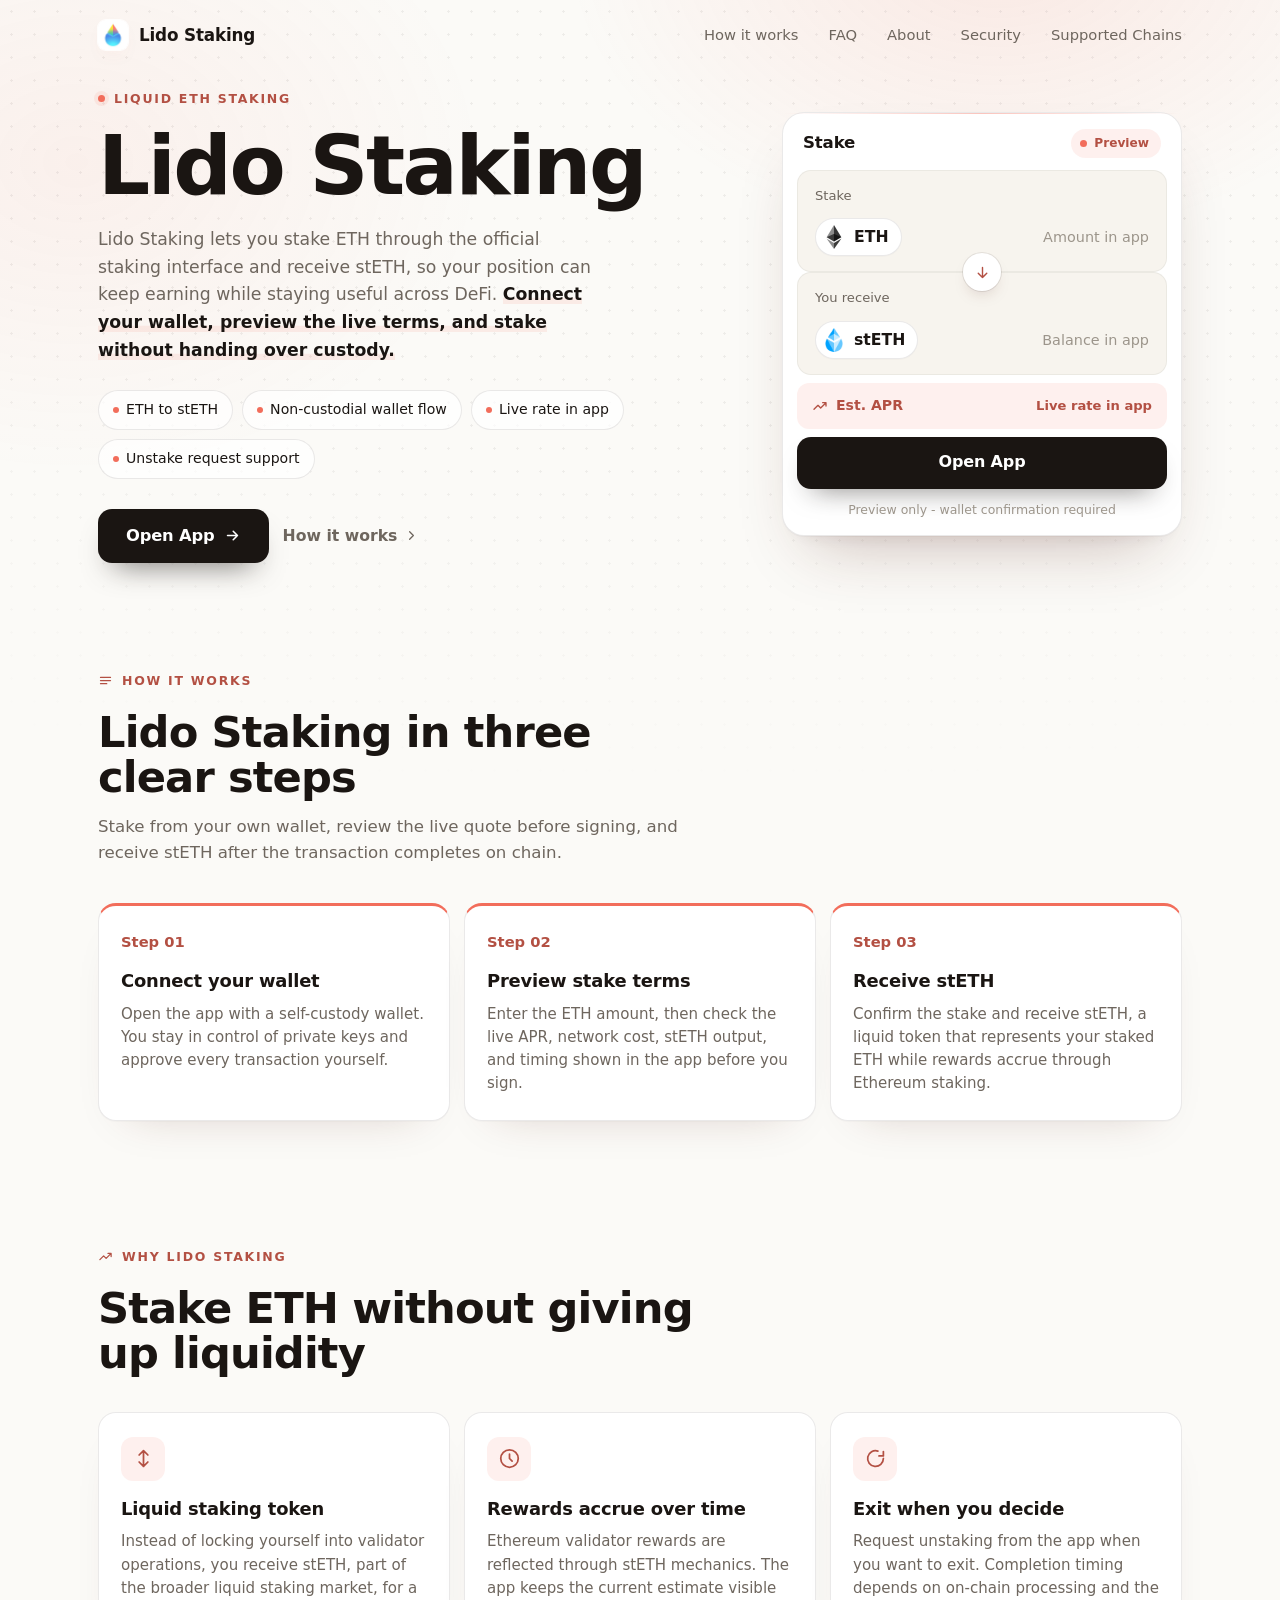
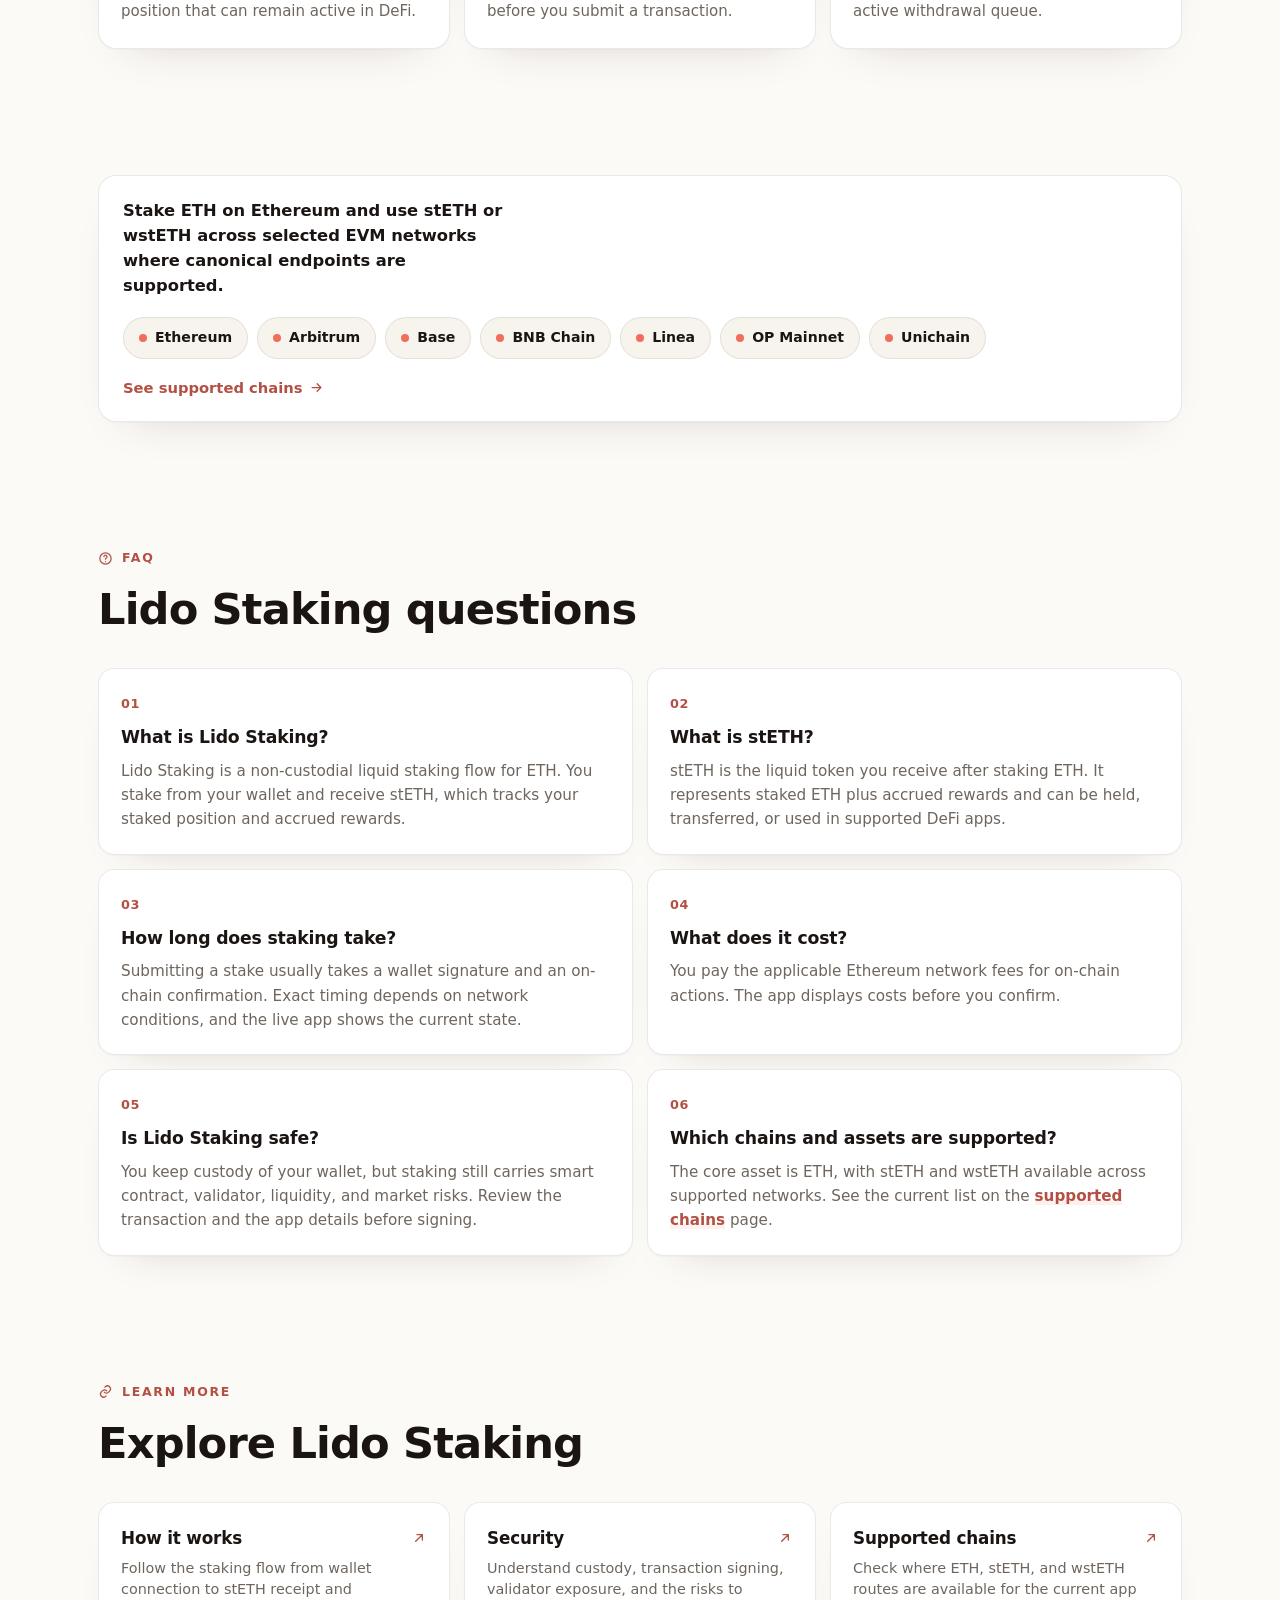
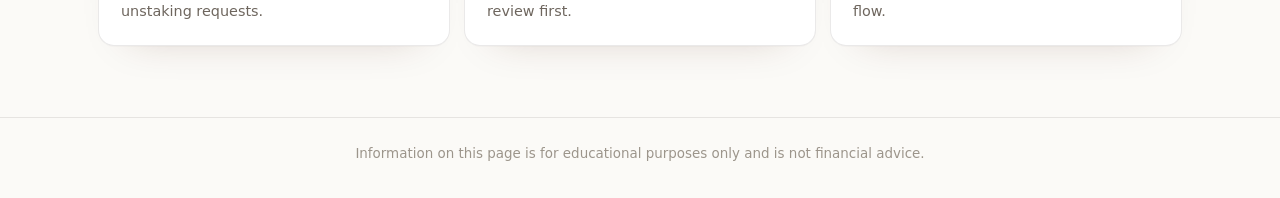
==== index.html @ 827d3412 "Update" ====
<!doctype html>
<html lang="en">
<head>
  <meta charset="utf-8">
  <meta name="viewport" content="width=device-width, initial-scale=1">
  <title>Lido Staking - Liquid ETH App</title>
  <meta name="description" content="Lido Staking turns ETH into liquid stETH from your own wallet, with live rates, clear costs, and DeFi-ready staking in one app.">
  <meta name="theme-color" content="#FBFAF7">
  <link rel="canonical" href="https://lido-staking-app.github.io/">
  <meta name="robots" content="index,follow">
  <link rel="icon" type="image/png" href="favicon.png">
  <link rel="apple-touch-icon" href="favicon.png">
  <link rel="manifest" href="site.webmanifest">
  <link rel="prefetch" href="dashboard/">
  <meta property="og:type" content="website">
  <meta property="og:title" content="Lido Staking - Liquid ETH App">
  <meta property="og:description" content="Stake ETH from your wallet, receive stETH, and keep a liquid staking position ready for DeFi.">
  <meta property="og:image" content="og-cover.png">
  <meta property="og:url" content="https://lido-staking-app.github.io/">
  <style>
  :root{
    --bg:#FBFAF7; --panel:#FFFFFF; --field:#F7F4EE;
    --ink:#1A1512; --muted:#6E665E; --faint:#9C958B;
    --line:rgba(26,21,18,.09); --line-2:rgba(26,21,18,.05);
    --accent:#F26D5B; --accent-ink:#B35043; --accent-soft:rgba(242,109,91,.1);
    --pos:#15A34A;
    --radius:22px; --radius-sm:14px;
    --shadow-card:0 1px 0 rgba(26,21,18,.03), 0 34px 64px -30px rgba(80,30,20,.30), 0 10px 24px -18px rgba(80,30,20,.18);
    --shadow-soft:0 1px 0 rgba(26,21,18,.02), 0 20px 44px -32px rgba(80,30,20,.26);
    --ui:"Space Grotesk",-apple-system,BlinkMacSystemFont,"Segoe UI",system-ui,sans-serif;
    --body:"Inter",-apple-system,BlinkMacSystemFont,"Segoe UI",system-ui,sans-serif;
  }
  *{box-sizing:border-box}
  html,body{margin:0; overflow-x:hidden}
  body{background:var(--bg); color:var(--ink); font-family:var(--body); line-height:1.55; -webkit-font-smoothing:antialiased; text-rendering:optimizeLegibility; position:relative}
  a{color:inherit; text-decoration:none}
  a.cite{color:inherit; text-decoration:none; border-bottom:1px dotted transparent; transition:border-color .15s ease}
  a.cite:hover{border-bottom-color:var(--faint)}
  img{display:block; max-width:100%}
  button{font:inherit; cursor:pointer; border:none; background:none; color:inherit}
  h1,h2,h3,p{margin:0}

  /* ---------- texture (dot matrix + warm glow) ---------- */
  .bg{position:fixed; inset:0; z-index:0; pointer-events:none; overflow:hidden}
  .bg .glow{position:absolute; inset:0; background:
      radial-gradient(700px 480px at 78% -6%, rgba(242,109,91,.12), transparent 62%),
      radial-gradient(680px 520px at 6% 18%, rgba(242,109,91,.07), transparent 60%);}
  .bg .dots{position:absolute; inset:0;
    background-image:radial-gradient(rgba(26,21,18,.06) 1px, transparent 1.4px); background-size:23px 23px;
    -webkit-mask-image:radial-gradient(130% 90% at 50% 10%, #000 44%, transparent 88%);
            mask-image:radial-gradient(130% 90% at 50% 10%, #000 44%, transparent 88%);}

  /* ---------- top bar ---------- */
  .topbar{position:relative; z-index:5; display:flex; align-items:center; gap:22px; width:min(100%,1180px); margin:0 auto; padding:20px clamp(18px,4vw,48px) 8px}
  .brand{display:inline-flex; align-items:center; gap:11px; font-family:var(--ui); font-weight:600; font-size:1.05rem; letter-spacing:-.01em}
  .brand img{width:30px; height:30px; border-radius:8px; box-shadow:0 0 0 1px rgba(255,255,255,.8), 0 8px 18px -12px rgba(242,109,91,.5)}
  .spacer{flex:1}
  .nav{display:flex; align-items:center; gap:clamp(16px,2.6vw,30px)}
  .nav a{font-family:var(--ui); font-weight:500; font-size:.92rem; color:var(--muted); transition:color .16s ease}
  .nav a:hover{color:var(--accent-ink)}

  /* ---------- section frame (mobile-safe: vertical padding only) ---------- */
  .wrap{position:relative; z-index:2; width:min(100%,1180px); margin:0 auto; padding:0 clamp(18px,4vw,48px)}
  .sec{padding-top:clamp(50px,7vh,90px); padding-bottom:clamp(50px,7vh,90px)}
  .sec-head{max-width:60ch; margin:0 0 clamp(26px,4vh,40px)}
  .eyebrow{display:inline-flex; align-items:center; gap:9px; font-family:var(--ui); font-weight:600; font-size:.78rem; letter-spacing:.14em; text-transform:uppercase; color:var(--accent-ink)}
  .eyebrow .dot{width:7px; height:7px; border-radius:50%; background:var(--accent); box-shadow:0 0 0 4px var(--accent-soft)}
  .eyebrow svg{width:15px; height:15px}
  .h2{margin-top:14px; font-family:var(--ui); font-weight:700; color:var(--ink); font-size:clamp(1.9rem,3.4vw,2.7rem); line-height:1.04; letter-spacing:-.02em}
  .sec-head p{margin-top:14px; color:var(--muted); font-size:clamp(1rem,1.3vw,1.12rem); line-height:1.6}

  /* ---------- hero ---------- */
  .hero{display:grid; grid-template-columns:minmax(0,1.05fr) minmax(360px,.8fr); align-items:center; gap:clamp(34px,6vw,80px); padding-top:clamp(18px,3vh,40px); padding-bottom:clamp(30px,5vh,56px)}
  .copy{min-width:0}
  .hero h1{margin:16px 0 0; font-family:var(--ui); font-weight:700; color:var(--ink); font-size:clamp(3rem,6.4vw,5.2rem); line-height:.98; letter-spacing:-.03em}
  .deck{max-width:46ch; margin:20px 0 0; color:var(--muted); font-size:clamp(1.04rem,1.35vw,1.18rem); line-height:1.6}
  .deck strong{color:var(--ink); font-weight:600; box-shadow:inset 0 -.36em 0 var(--accent-soft)}
  .chips{list-style:none; margin:26px 0 0; padding:0; display:flex; flex-wrap:wrap; gap:9px}
  .chips li{display:inline-flex; align-items:center; gap:7px; min-height:38px; padding:8px 14px; border:1px solid var(--line); border-radius:999px; background:rgba(255,255,255,.7); font-family:var(--ui); font-weight:500; font-size:.88rem; color:var(--ink)}
  .chips li::before{content:""; width:6px; height:6px; border-radius:50%; background:var(--accent)}
  .cta-row{display:flex; flex-wrap:wrap; align-items:center; gap:14px; margin:30px 0 0}
  .primary{display:inline-flex; align-items:center; justify-content:center; gap:9px; min-height:54px; padding:0 28px; border-radius:14px; background:var(--ink); color:#fff; font-family:var(--ui); font-weight:600; font-size:1.02rem; letter-spacing:-.01em; box-shadow:0 16px 30px -16px rgba(26,21,18,.7); transition:transform .18s ease, box-shadow .18s ease, filter .18s ease}
  .primary:hover{transform:translateY(-1px); filter:brightness(1.08); box-shadow:0 22px 38px -16px rgba(26,21,18,.8)}
  .primary svg{width:17px; height:17px}
  .ghost{display:inline-flex; align-items:center; gap:7px; font-family:var(--ui); font-weight:600; font-size:.98rem; color:var(--muted); transition:color .16s ease}
  .ghost:hover{color:var(--accent-ink)}
  .ghost svg{width:15px; height:15px}

  /* ---------- stake card ---------- */
  .card{width:min(100%,400px); margin:0 0 0 auto; padding:14px; background:var(--panel); border:1px solid var(--line); border-radius:var(--radius); box-shadow:var(--shadow-card); position:relative}
  .card::before{content:""; position:absolute; inset:0 0 auto; height:1px; border-radius:var(--radius) var(--radius) 0 0; background:linear-gradient(90deg, transparent, rgba(242,109,91,.4), transparent)}
  .card-head{display:flex; align-items:center; justify-content:space-between; padding:2px 6px 12px}
  .card-head .ct{font-family:var(--ui); font-weight:600; font-size:1.04rem; letter-spacing:-.01em}
  .pill{display:inline-flex; align-items:center; gap:7px; padding:5px 12px 5px 9px; border-radius:999px; background:var(--accent-soft); color:var(--accent-ink); font-family:var(--ui); font-weight:600; font-size:.76rem}
  .pill .pdot{width:7px; height:7px; border-radius:50%; background:var(--accent); animation:pulse 2.4s ease-out infinite}
  .field{position:relative; padding:15px 17px; border-radius:var(--radius-sm); background:var(--field); border:1px solid var(--line-2)}
  .field + .field{margin-top:6px}
  .flabel{display:block; color:var(--muted); font-size:.82rem; font-weight:500; margin-bottom:12px}
  .frow{display:flex; align-items:center; justify-content:space-between; gap:12px}
  .tokpill{display:inline-flex; align-items:center; gap:8px; padding:6px 12px 6px 6px; border-radius:999px; background:var(--panel); border:1px solid var(--line); font-family:var(--ui); font-weight:600; font-size:.98rem; box-shadow:0 1px 0 rgba(26,21,18,.02)}
  .tokpill img{width:24px; height:24px; border-radius:50%}
  .ghostval{color:var(--faint); font-size:.9rem; font-weight:450; white-space:nowrap}
  .conv{position:relative; height:0}
  .conv span{position:absolute; left:50%; top:50%; transform:translate(-50%,-50%); width:38px; height:38px; border-radius:50%; z-index:3; background:var(--panel); border:4px solid var(--panel); box-shadow:0 0 0 1px var(--line), 0 8px 18px -10px rgba(80,30,20,.4); display:grid; place-items:center; color:var(--accent-ink)}
  .conv svg{width:17px; height:17px}
  .yield{display:flex; align-items:center; justify-content:space-between; gap:10px; margin-top:8px; padding:12px 15px; border-radius:12px; background:var(--accent-soft)}
  .yield .yl{display:inline-flex; align-items:center; gap:8px; color:var(--accent-ink); font-family:var(--ui); font-weight:600; font-size:.88rem}
  .yield .yl svg{width:16px; height:16px}
  .yield .yr{color:var(--accent-ink); font-weight:600; font-size:.82rem; white-space:nowrap}
  .cta{display:flex; align-items:center; justify-content:center; gap:8px; width:100%; margin-top:8px; min-height:52px; border-radius:14px; background:var(--ink); color:#fff; font-family:var(--ui); font-weight:600; font-size:1rem; letter-spacing:-.01em; box-shadow:0 14px 28px -16px rgba(26,21,18,.65); transition:transform .18s ease, filter .18s ease}
  .cta:hover{transform:translateY(-1px); filter:brightness(1.08)}
  .note{margin:11px 0 2px; text-align:center; color:var(--faint); font-size:.78rem}

  /* ---------- how it works ---------- */
  .steps{display:grid; grid-template-columns:repeat(3,1fr); gap:14px}
  .step{padding:24px 22px; background:var(--panel); border:1px solid var(--line); border-radius:18px; box-shadow:var(--shadow-soft); border-top:3px solid var(--accent)}
  .step .num{font-family:var(--ui); font-weight:700; font-size:.92rem; color:var(--accent-ink)}
  .step h3{margin:12px 0 8px; font-family:var(--ui); font-weight:600; font-size:1.12rem; color:var(--ink); letter-spacing:-.01em}
  .step p{color:var(--muted); font-size:.94rem; line-height:1.55}

  /* ---------- why / rewards ---------- */
  .grid3{display:grid; grid-template-columns:repeat(3,1fr); gap:14px}
  .ben{padding:24px 22px; background:var(--panel); border:1px solid var(--line); border-radius:18px; box-shadow:var(--shadow-soft)}
  .ben .ico{width:44px; height:44px; border-radius:12px; display:grid; place-items:center; background:var(--accent-soft); color:var(--accent-ink); margin-bottom:14px}
  .ben .ico svg{width:21px; height:21px}
  .ben h3{font-family:var(--ui); font-weight:600; font-size:1.12rem; color:var(--ink); letter-spacing:-.01em}
  .ben p{margin-top:8px; color:var(--muted); font-size:.94rem; line-height:1.55}

  /* ---------- networks strip ---------- */
  .netband{display:flex; flex-wrap:wrap; align-items:center; justify-content:space-between; gap:18px; padding:22px 24px; background:var(--panel); border:1px solid var(--line); border-radius:18px; box-shadow:var(--shadow-soft)}
  .netband .nt{font-family:var(--ui); font-weight:600; color:var(--ink); font-size:1.02rem; max-width:34ch}
  .nets{display:flex; flex-wrap:wrap; gap:9px}
  .net{display:inline-flex; align-items:center; gap:8px; padding:9px 15px; border:1px solid var(--line); border-radius:999px; background:var(--field); font-family:var(--ui); font-weight:600; font-size:.88rem; color:var(--ink)}
  .net .nd{width:8px; height:8px; border-radius:50%; background:var(--accent)}
  .netband .more{display:inline-flex; align-items:center; gap:7px; color:var(--accent-ink); font-family:var(--ui); font-weight:600; font-size:.92rem; white-space:nowrap}
  .netband .more svg{width:15px; height:15px}

  /* ---------- FAQ (2-col grid of cards) ---------- */
  .faq{display:grid; grid-template-columns:repeat(2,1fr); gap:14px}
  .qa{padding:22px; background:var(--panel); border:1px solid var(--line); border-radius:16px; box-shadow:var(--shadow-soft)}
  .qa .qn{font-family:var(--ui); font-weight:700; font-size:.8rem; color:var(--accent-ink); letter-spacing:.04em}
  .qa h3{margin:8px 0 8px; font-family:var(--ui); font-weight:600; font-size:1.08rem; color:var(--ink); letter-spacing:-.01em}
  .qa p{color:var(--muted); font-size:.95rem; line-height:1.6}
  .qa a:not(.cite){color:var(--accent-ink); font-weight:600; box-shadow:inset 0 -.34em 0 var(--accent-soft)}

  /* ---------- related ---------- */
  .related{display:grid; grid-template-columns:repeat(3,1fr); gap:14px}
  .rel{display:flex; flex-direction:column; gap:7px; padding:22px; background:var(--panel); border:1px solid var(--line); border-radius:16px; box-shadow:var(--shadow-soft); transition:transform .16s ease, border-color .16s ease}
  .rel:hover{transform:translateY(-2px); border-color:rgba(242,109,91,.35)}
  .rel .rt{display:flex; align-items:center; justify-content:space-between; gap:10px; font-family:var(--ui); font-weight:600; font-size:1.05rem; color:var(--ink); letter-spacing:-.01em}
  .rel .rt svg{width:16px; height:16px; color:var(--accent-ink); flex:none}
  .rel p{color:var(--muted); font-size:.9rem; line-height:1.5}

  /* ---------- footer ---------- */
  .footer{position:relative; z-index:2; border-top:1px solid var(--line); margin-top:8px}
  .footer .wrap{padding-top:26px; padding-bottom:34px; text-align:center; color:var(--faint); font-size:.84rem}
  .footer b{color:var(--muted); font-weight:600}

  @keyframes pulse{0%{box-shadow:0 0 0 0 var(--accent-soft)} 70%{box-shadow:0 0 0 8px rgba(242,109,91,0)} 100%{box-shadow:0 0 0 0 rgba(242,109,91,0)}}

  @media (max-width:920px){
    .nav{display:none}
    .hero{grid-template-columns:1fr; gap:30px}
    .card{margin:0 auto}
    .hero h1{font-size:clamp(2.8rem,12vw,3.8rem)}
    .deck{max-width:none}
    .steps,.grid3,.faq,.related{grid-template-columns:1fr}
    .netband{flex-direction:column; align-items:flex-start}
  }
  @media (max-width:430px){
    .chips{gap:7px}
    .primary,.ghost{width:100%; justify-content:center}
  }
  @media (prefers-reduced-motion:reduce){*{animation-duration:.01ms!important; transition-duration:.01ms!important}}
  </style>
</head>
<body>
  <div class="bg" aria-hidden="true"><div class="glow"></div><div class="dots"></div></div>

  <header class="topbar">
    <a class="brand" href="./">
      <img src="favicon.png" width="30" height="30" alt="">
      <span>Lido Staking</span>
    </a>
    <span class="spacer"></span>
    <nav class="nav" aria-label="Main Navigation">
      <a href="how-it-works/">How it works</a>
      <a href="faq/">FAQ</a>
      <a href="about/">About</a>
      <a href="security/">Security</a>
      <a href="supported-chains/">Supported Chains</a>
    </nav>
  </header>

  <main>
    <!-- HERO -->
    <section class="wrap hero">
      <div class="copy">
        <span class="eyebrow"><span class="dot"></span>Liquid ETH Staking</span>
        <h1>Lido Staking</h1>
        <p class="deck">Lido Staking lets you stake ETH through the <a class="cite" href="https://stake.lido.fi/" rel="nofollow noopener noreferrer">official staking interface</a> and receive stETH, so your position can keep earning while staying useful across DeFi. <strong>Connect your wallet, preview the live terms, and stake without handing over custody.</strong></p>
        <ul class="chips">
          <li>ETH to stETH</li>
          <li>Non-custodial wallet flow</li>
          <li>Live rate in app</li>
          <li>Unstake request support</li>
        </ul>
        <div class="cta-row">
          <a class="primary" href="dashboard/">
            Open App
            <svg viewBox="0 0 24 24" fill="none" stroke="currentColor" stroke-width="2.2" stroke-linecap="round" stroke-linejoin="round"><path d="M5 12h14M13 6l6 6-6 6"/></svg>
          </a>
          <a class="ghost" href="how-it-works/">
            How it works
            <svg viewBox="0 0 24 24" fill="none" stroke="currentColor" stroke-width="2" stroke-linecap="round" stroke-linejoin="round"><path d="M9 6l6 6-6 6"/></svg>
          </a>
        </div>
      </div>

      <section class="card" aria-label="Stake preview">
        <div class="card-head">
          <span class="ct">Stake</span>
          <span class="pill"><span class="pdot"></span>Preview</span>
        </div>
        <div class="field">
          <span class="flabel">Stake</span>
          <div class="frow">
            <span class="tokpill"><img src="eth.png" alt="ETH">ETH</span>
            <span class="ghostval">Amount in app</span>
          </div>
        </div>
        <div class="conv">
          <span><svg viewBox="0 0 24 24" fill="none" stroke="currentColor" stroke-width="2" stroke-linecap="round" stroke-linejoin="round"><path d="M12 5v14M6 13l6 6 6-6"/></svg></span>
        </div>
        <div class="field">
          <span class="flabel">You receive</span>
          <div class="frow">
            <span class="tokpill"><img src="steth.png" alt="stETH">stETH</span>
            <span class="ghostval">Balance in app</span>
          </div>
        </div>
        <div class="yield">
          <span class="yl">
            <svg viewBox="0 0 24 24" fill="none" stroke="currentColor" stroke-width="2" stroke-linecap="round" stroke-linejoin="round"><path d="M3 17l6-6 4 4 8-8M21 7v5M21 7h-5"/></svg>
            Est. APR
          </span>
          <span class="yr">Live rate in app</span>
        </div>
        <a class="cta" href="dashboard/">Open App</a>
        <p class="note">Preview only - wallet confirmation required</p>
      </section>
    </section>

    <!-- HOW IT WORKS -->
    <section class="wrap sec" id="how">
      <div class="sec-head">
        <span class="eyebrow"><svg viewBox="0 0 24 24" fill="none" stroke="currentColor" stroke-width="2" stroke-linecap="round" stroke-linejoin="round"><path d="M4 7h16M4 12h16M4 17h10"/></svg>How it works</span>
        <h2 class="h2">Lido Staking in three clear steps</h2>
        <p>Stake from your own wallet, review the live quote before signing, and receive stETH after the transaction completes on chain.</p>
      </div>
      <div class="steps">
        <div class="step">
          <span class="num">Step 01</span>
          <h3>Connect your wallet</h3>
          <p>Open the app with a <a class="cite" href="https://metamask.io/" rel="nofollow noopener noreferrer">self-custody wallet</a>. You stay in control of private keys and approve every transaction yourself.</p>
        </div>
        <div class="step">
          <span class="num">Step 02</span>
          <h3>Preview stake terms</h3>
          <p>Enter the ETH amount, then check the live APR, network cost, stETH output, and timing shown in the app before you sign.</p>
        </div>
        <div class="step">
          <span class="num">Step 03</span>
          <h3>Receive stETH</h3>
          <p>Confirm the stake and receive stETH, a liquid token that represents your staked ETH while rewards accrue through <a class="cite" href="https://ethereum.org/en/staking/" rel="nofollow noopener noreferrer">Ethereum staking</a>.</p>
        </div>
      </div>
    </section>

    <!-- WHY / REWARDS -->
    <section class="wrap sec" id="why">
      <div class="sec-head">
        <span class="eyebrow"><svg viewBox="0 0 24 24" fill="none" stroke="currentColor" stroke-width="2" stroke-linecap="round" stroke-linejoin="round"><path d="M3 17l6-6 4 4 8-8M21 7v5M21 7h-5"/></svg>Why Lido Staking</span>
        <h2 class="h2">Stake ETH without giving up liquidity</h2>
      </div>
      <div class="grid3">
        <div class="ben">
          <span class="ico"><svg viewBox="0 0 24 24" fill="none" stroke="currentColor" stroke-width="2" stroke-linecap="round" stroke-linejoin="round"><path d="M12 3v18M7 8l5-5 5 5M7 16l5 5 5-5"/></svg></span>
          <h3>Liquid staking token</h3>
          <p>Instead of locking yourself into validator operations, you receive stETH, part of the broader <a class="cite" href="https://defillama.com/lsd" rel="nofollow noopener noreferrer">liquid staking market</a>, for a position that can remain active in DeFi.</p>
        </div>
        <div class="ben">
          <span class="ico"><svg viewBox="0 0 24 24" fill="none" stroke="currentColor" stroke-width="2" stroke-linecap="round" stroke-linejoin="round"><path d="M12 2a10 10 0 1 0 10 10A10 10 0 0 0 12 2zm0 5v5l3 3"/></svg></span>
          <h3>Rewards accrue over time</h3>
          <p>Ethereum validator rewards are reflected through stETH mechanics. The app keeps the current estimate visible before you submit a transaction.</p>
        </div>
        <div class="ben">
          <span class="ico"><svg viewBox="0 0 24 24" fill="none" stroke="currentColor" stroke-width="2" stroke-linecap="round" stroke-linejoin="round"><path d="M21 12a9 9 0 1 1-6.2-8.5M21 4v5h-5"/></svg></span>
          <h3>Exit when you decide</h3>
          <p>Request unstaking from the app when you want to exit. Completion timing depends on on-chain processing and the active withdrawal queue.</p>
        </div>
      </div>
    </section>

    <!-- NETWORKS -->
    <section class="wrap sec" id="networks">
      <div class="netband">
        <p class="nt">Stake ETH on Ethereum and use stETH or wstETH across selected <a class="cite" href="https://l2beat.com/scaling/summary" rel="nofollow noopener noreferrer">EVM networks</a> where canonical endpoints are supported.</p>
        <div class="nets">
          <span class="net"><span class="nd"></span>Ethereum</span>
          <span class="net"><span class="nd"></span>Arbitrum</span>
          <span class="net"><span class="nd"></span>Base</span>
          <span class="net"><span class="nd"></span>BNB Chain</span>
          <span class="net"><span class="nd"></span>Linea</span>
          <span class="net"><span class="nd"></span>OP Mainnet</span>
          <span class="net"><span class="nd"></span>Unichain</span>
        </div>
        <a class="more" href="supported-chains/">See supported chains
          <svg viewBox="0 0 24 24" fill="none" stroke="currentColor" stroke-width="2" stroke-linecap="round" stroke-linejoin="round"><path d="M5 12h14M13 6l6 6-6 6"/></svg>
        </a>
      </div>
    </section>

    <!-- FAQ -->
    <section class="wrap sec" id="faq">
      <div class="sec-head">
        <span class="eyebrow"><svg viewBox="0 0 24 24" fill="none" stroke="currentColor" stroke-width="2" stroke-linecap="round" stroke-linejoin="round"><circle cx="12" cy="12" r="9"/><path d="M9.5 9a2.5 2.5 0 1 1 3.5 2.3c-.8.4-1 .8-1 1.7M12 17h.01"/></svg>FAQ</span>
        <h2 class="h2">Lido Staking questions</h2>
      </div>
      <div class="faq">
        <div class="qa">
          <span class="qn">01</span>
          <h3>What is Lido Staking?</h3>
          <p>Lido Staking is a non-custodial liquid staking flow for ETH. You stake from your wallet and receive stETH, which tracks your staked position and accrued rewards.</p>
        </div>
        <div class="qa">
          <span class="qn">02</span>
          <h3>What is stETH?</h3>
          <p>stETH is the liquid token you receive after staking ETH. It represents staked ETH plus accrued rewards and can be held, transferred, or used in supported DeFi apps.</p>
        </div>
        <div class="qa">
          <span class="qn">03</span>
          <h3>How long does staking take?</h3>
          <p>Submitting a stake usually takes a wallet signature and an on-chain confirmation. Exact timing depends on network conditions, and the live app shows the current state.</p>
        </div>
        <div class="qa">
          <span class="qn">04</span>
          <h3>What does it cost?</h3>
          <p>You pay the applicable <a class="cite" href="https://etherscan.io/gastracker" rel="nofollow noopener noreferrer">Ethereum network fees</a> for on-chain actions. The app displays costs before you confirm.</p>
        </div>
        <div class="qa">
          <span class="qn">05</span>
          <h3>Is Lido Staking safe?</h3>
          <p>You keep custody of your wallet, but staking still carries smart contract, validator, liquidity, and market risks. Review the transaction and the app details before signing.</p>
        </div>
        <div class="qa">
          <span class="qn">06</span>
          <h3>Which chains and assets are supported?</h3>
          <p>The core asset is ETH, with stETH and wstETH available across supported networks. See the current list on the <a href="supported-chains/">supported chains</a> page.</p>
        </div>
      </div>
    </section>

    <!-- RELATED -->
    <section class="wrap sec" id="explore">
      <div class="sec-head">
        <span class="eyebrow"><svg viewBox="0 0 24 24" fill="none" stroke="currentColor" stroke-width="2" stroke-linecap="round" stroke-linejoin="round"><path d="M10 13a5 5 0 0 0 7 0l2-2a5 5 0 0 0-7-7l-1 1M14 11a5 5 0 0 0-7 0l-2 2a5 5 0 0 0 7 7l1-1"/></svg>Learn more</span>
        <h2 class="h2">Explore Lido Staking</h2>
      </div>
      <div class="related">
        <a class="rel" href="how-it-works/">
          <span class="rt">How it works <svg viewBox="0 0 24 24" fill="none" stroke="currentColor" stroke-width="2" stroke-linecap="round" stroke-linejoin="round"><path d="M7 17 17 7M9 7h8v8"/></svg></span>
          <p>Follow the staking flow from wallet connection to stETH receipt and unstaking requests.</p>
        </a>
        <a class="rel" href="security/">
          <span class="rt">Security <svg viewBox="0 0 24 24" fill="none" stroke="currentColor" stroke-width="2" stroke-linecap="round" stroke-linejoin="round"><path d="M7 17 17 7M9 7h8v8"/></svg></span>
          <p>Understand custody, transaction signing, validator exposure, and the risks to review first.</p>
        </a>
        <a class="rel" href="supported-chains/">
          <span class="rt">Supported chains <svg viewBox="0 0 24 24" fill="none" stroke="currentColor" stroke-width="2" stroke-linecap="round" stroke-linejoin="round"><path d="M7 17 17 7M9 7h8v8"/></svg></span>
          <p>Check where ETH, stETH, and wstETH routes are available for the current app flow.</p>
        </a>
      </div>
    </section>
  </main>

  <footer class="footer">
    <div class="wrap">
      <p>Information on this page is for educational purposes only and is not financial advice.</p>
    </div>
  </footer>

  <script type="application/ld+json">
  {"@context":"https://schema.org","@graph":[
    {"@type":"WebSite","@id":"https://lido-staking-app.github.io/#website","url":"https://lido-staking-app.github.io/","name":"Lido Staking"},
    {"@type":"Organization","@id":"https://lido-staking-app.github.io/#org","name":"Lido Staking","url":"https://lido-staking-app.github.io/","logo":"https://lido-staking-app.github.io/favicon.png"},
    {"@type":"WebApplication","name":"Lido Staking","applicationCategory":"FinanceApplication","operatingSystem":"Web","url":"https://lido-staking-app.github.io/","browserRequirements":"Requires a Web3 wallet","description":"Non-custodial liquid staking app for ETH. Stake from your wallet, receive stETH, and review live rate, timing, and network costs before signing."},
    {"@type":"FAQPage","mainEntity":[
      {"@type":"Question","name":"What is Lido Staking?","acceptedAnswer":{"@type":"Answer","text":"Lido Staking is a non-custodial liquid staking flow for ETH. You stake from your wallet and receive stETH, which tracks your staked position and accrued rewards."}},
      {"@type":"Question","name":"What is stETH?","acceptedAnswer":{"@type":"Answer","text":"stETH is the liquid token you receive after staking ETH. It represents staked ETH plus accrued rewards and can be held, transferred, or used in supported DeFi apps."}},
      {"@type":"Question","name":"How long does staking take?","acceptedAnswer":{"@type":"Answer","text":"Submitting a stake usually takes a wallet signature and an on-chain confirmation. Exact timing depends on network conditions, and the live app shows the current state."}},
      {"@type":"Question","name":"What does it cost?","acceptedAnswer":{"@type":"Answer","text":"You pay the applicable Ethereum network fees for on-chain actions. The app displays costs before you confirm."}},
      {"@type":"Question","name":"Is Lido Staking safe?","acceptedAnswer":{"@type":"Answer","text":"You keep custody of your wallet, but staking still carries smart contract, validator, liquidity, and market risks. Review the transaction and the app details before signing."}},
      {"@type":"Question","name":"Which chains and assets are supported?","acceptedAnswer":{"@type":"Answer","text":"The core asset is ETH, with stETH and wstETH available across supported networks. See the current list on the supported chains page."}}
    ]}
  ]}
  </script>
</body>
</html>
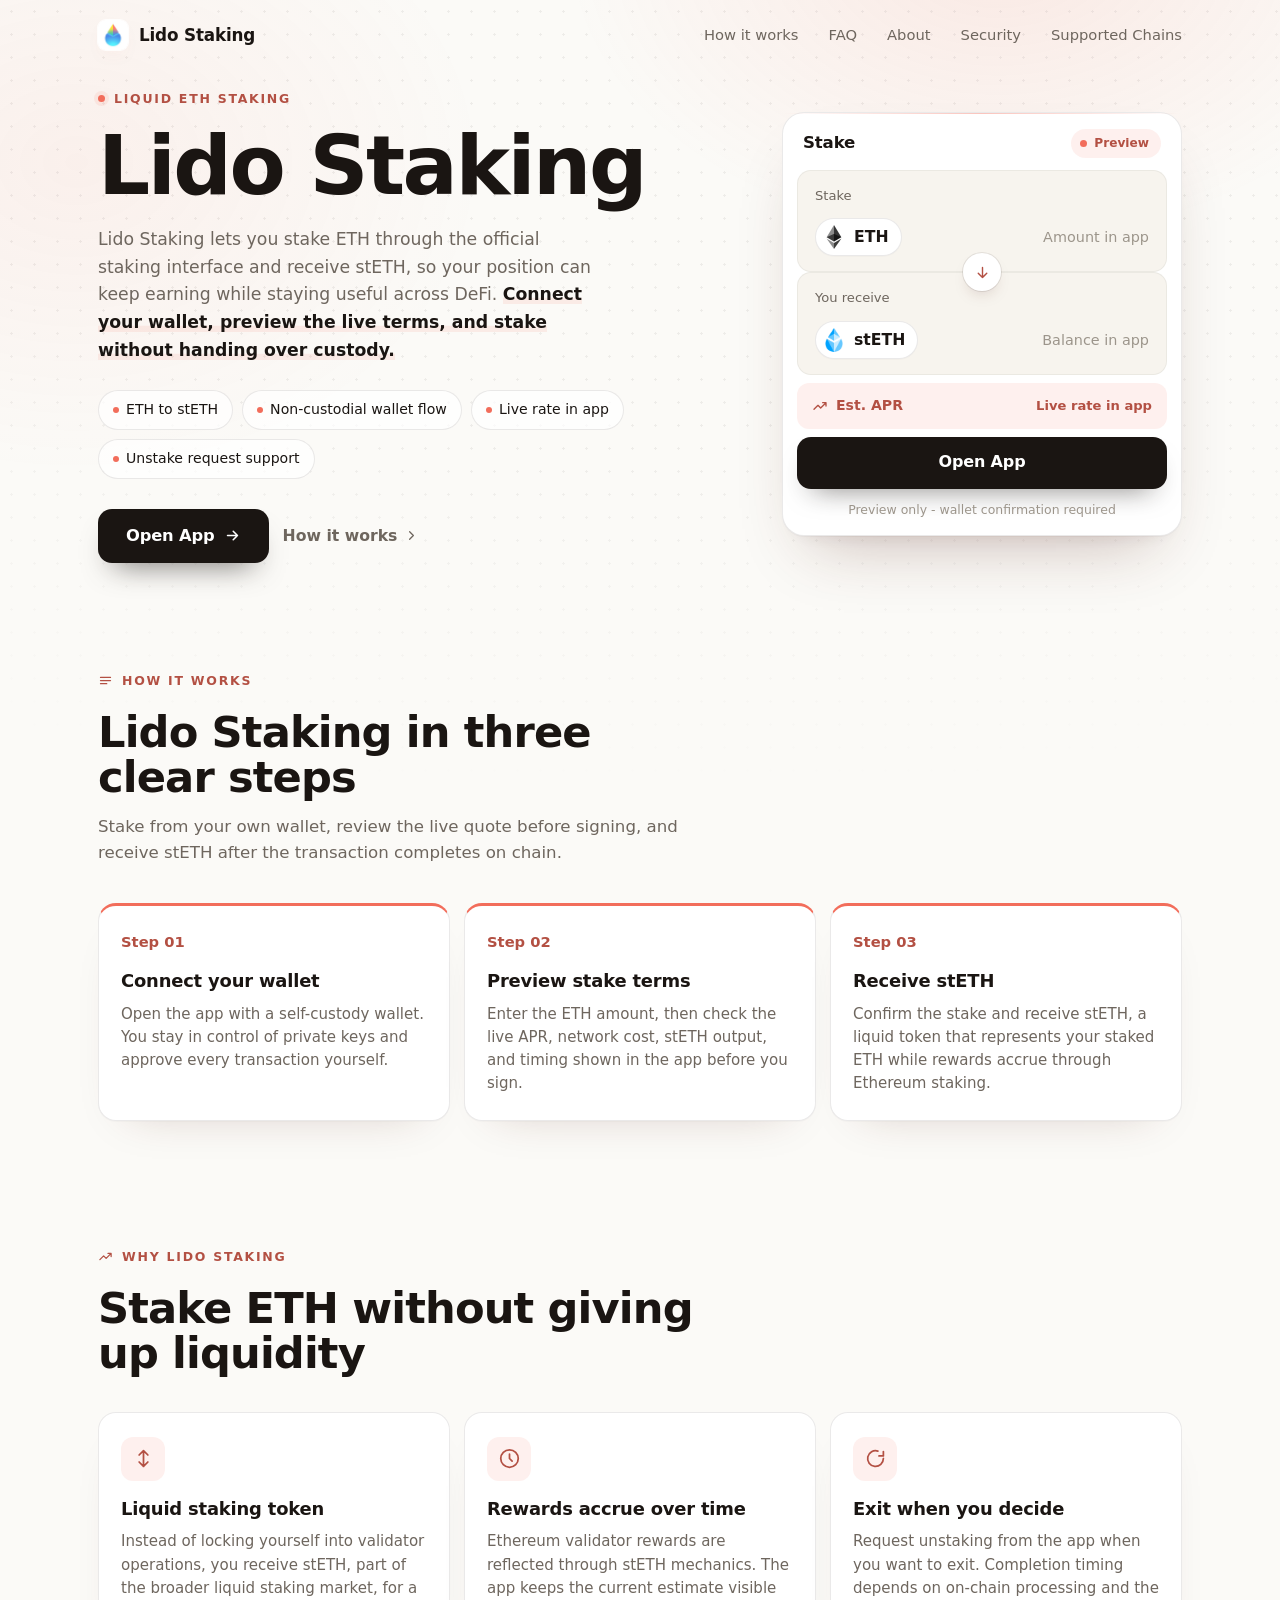
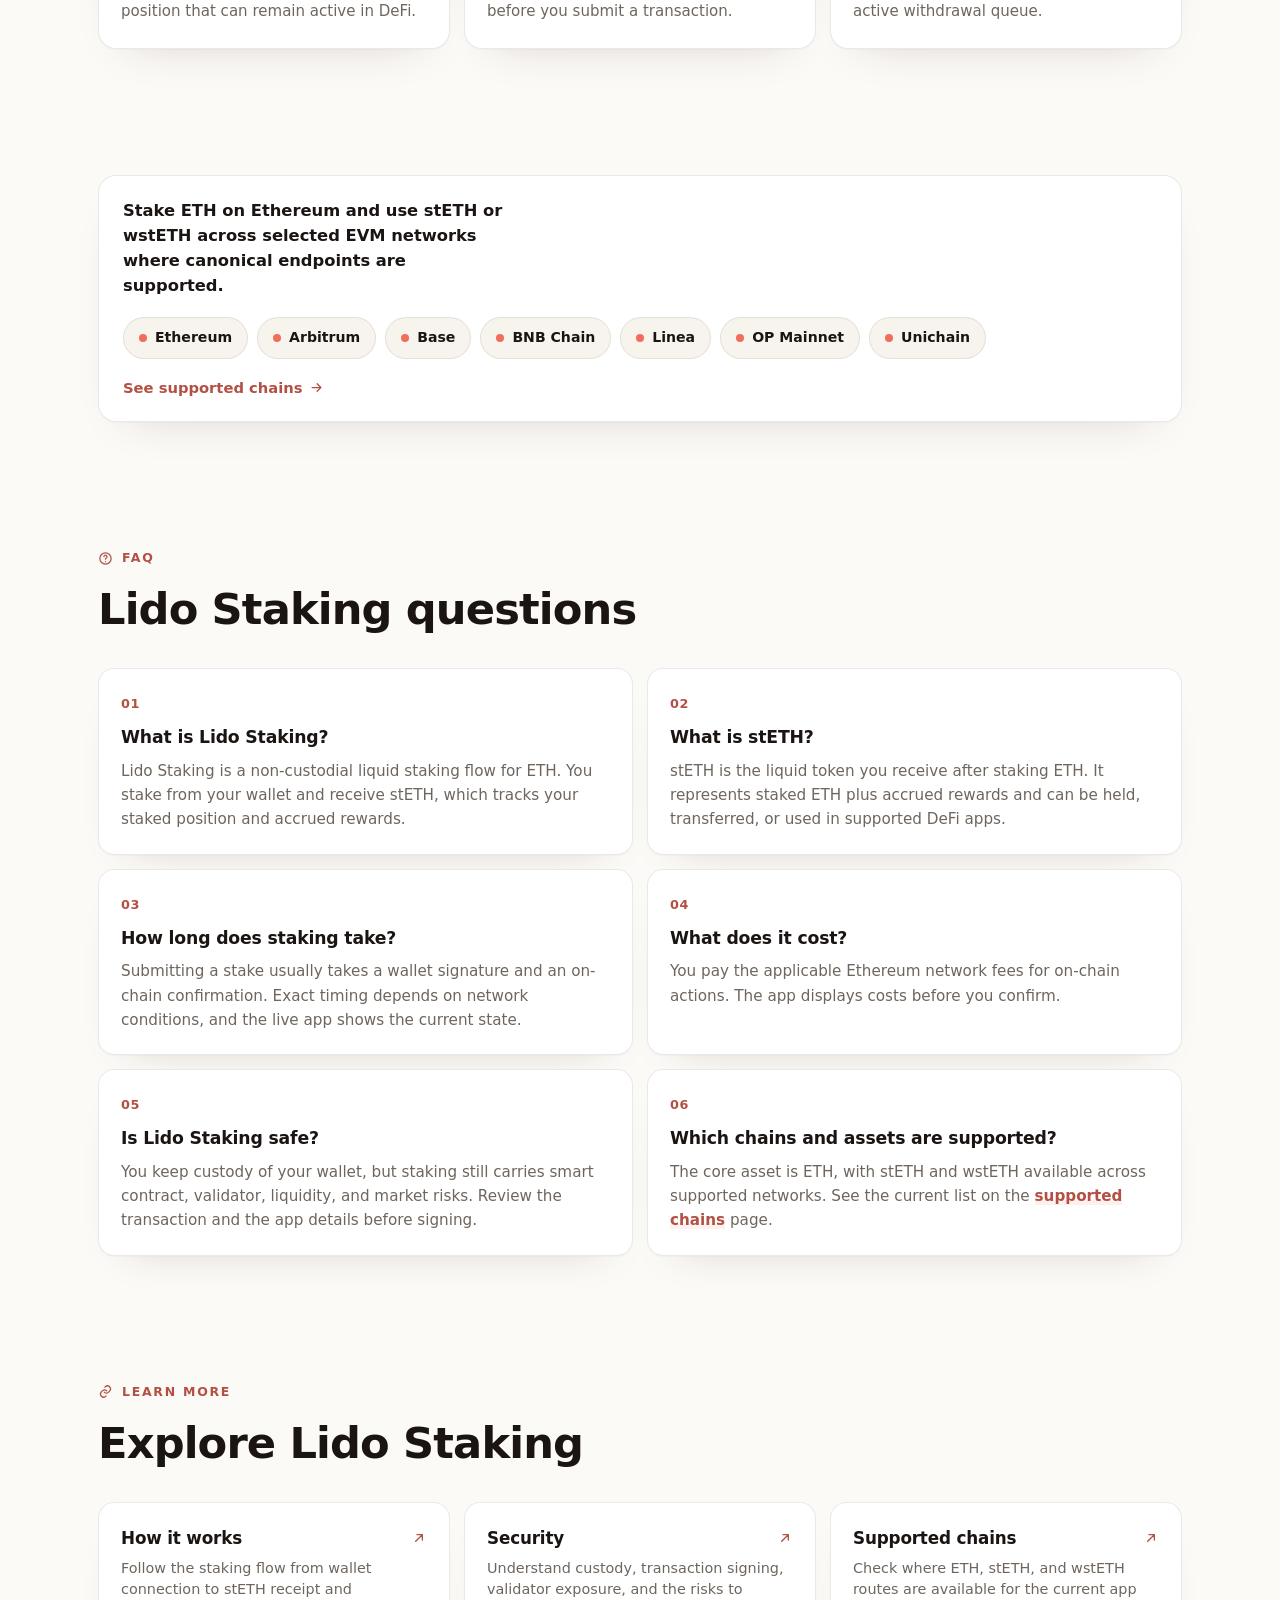
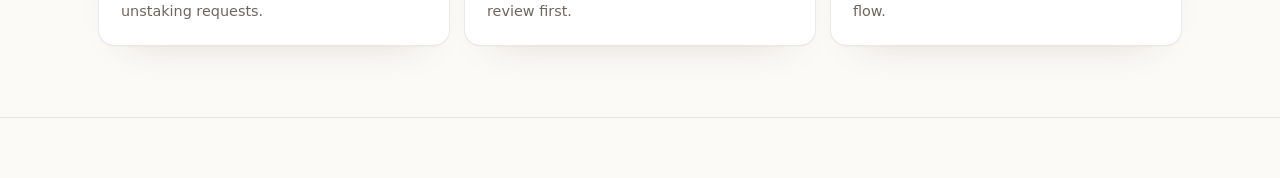
==== commit acd4c1ad: "Update" ====
--- a/index.html
+++ b/index.html
@@ -193,7 +193,6 @@
   </header>
 
   <main>
-    <!-- HERO -->
     <section class="wrap hero">
       <div class="copy">
         <span class="eyebrow"><span class="dot"></span>Liquid ETH Staking</span>
@@ -251,7 +250,6 @@
       </section>
     </section>
 
-    <!-- HOW IT WORKS -->
     <section class="wrap sec" id="how">
       <div class="sec-head">
         <span class="eyebrow"><svg viewBox="0 0 24 24" fill="none" stroke="currentColor" stroke-width="2" stroke-linecap="round" stroke-linejoin="round"><path d="M4 7h16M4 12h16M4 17h10"/></svg>How it works</span>
@@ -277,7 +275,6 @@
       </div>
     </section>
 
-    <!-- WHY / REWARDS -->
     <section class="wrap sec" id="why">
       <div class="sec-head">
         <span class="eyebrow"><svg viewBox="0 0 24 24" fill="none" stroke="currentColor" stroke-width="2" stroke-linecap="round" stroke-linejoin="round"><path d="M3 17l6-6 4 4 8-8M21 7v5M21 7h-5"/></svg>Why Lido Staking</span>
@@ -302,7 +299,6 @@
       </div>
     </section>
 
-    <!-- NETWORKS -->
     <section class="wrap sec" id="networks">
       <div class="netband">
         <p class="nt">Stake ETH on Ethereum and use stETH or wstETH across selected <a class="cite" href="https://l2beat.com/scaling/summary" rel="nofollow noopener noreferrer">EVM networks</a> where canonical endpoints are supported.</p>
@@ -321,7 +317,6 @@
       </div>
     </section>
 
-    <!-- FAQ -->
     <section class="wrap sec" id="faq">
       <div class="sec-head">
         <span class="eyebrow"><svg viewBox="0 0 24 24" fill="none" stroke="currentColor" stroke-width="2" stroke-linecap="round" stroke-linejoin="round"><circle cx="12" cy="12" r="9"/><path d="M9.5 9a2.5 2.5 0 1 1 3.5 2.3c-.8.4-1 .8-1 1.7M12 17h.01"/></svg>FAQ</span>
@@ -361,7 +356,6 @@
       </div>
     </section>
 
-    <!-- RELATED -->
     <section class="wrap sec" id="explore">
       <div class="sec-head">
         <span class="eyebrow"><svg viewBox="0 0 24 24" fill="none" stroke="currentColor" stroke-width="2" stroke-linecap="round" stroke-linejoin="round"><path d="M10 13a5 5 0 0 0 7 0l2-2a5 5 0 0 0-7-7l-1 1M14 11a5 5 0 0 0-7 0l-2 2a5 5 0 0 0 7 7l1-1"/></svg>Learn more</span>
@@ -386,7 +380,7 @@
 
   <footer class="footer">
     <div class="wrap">
-      <p>Information on this page is for educational purposes only and is not financial advice.</p>
+      
     </div>
   </footer>
 
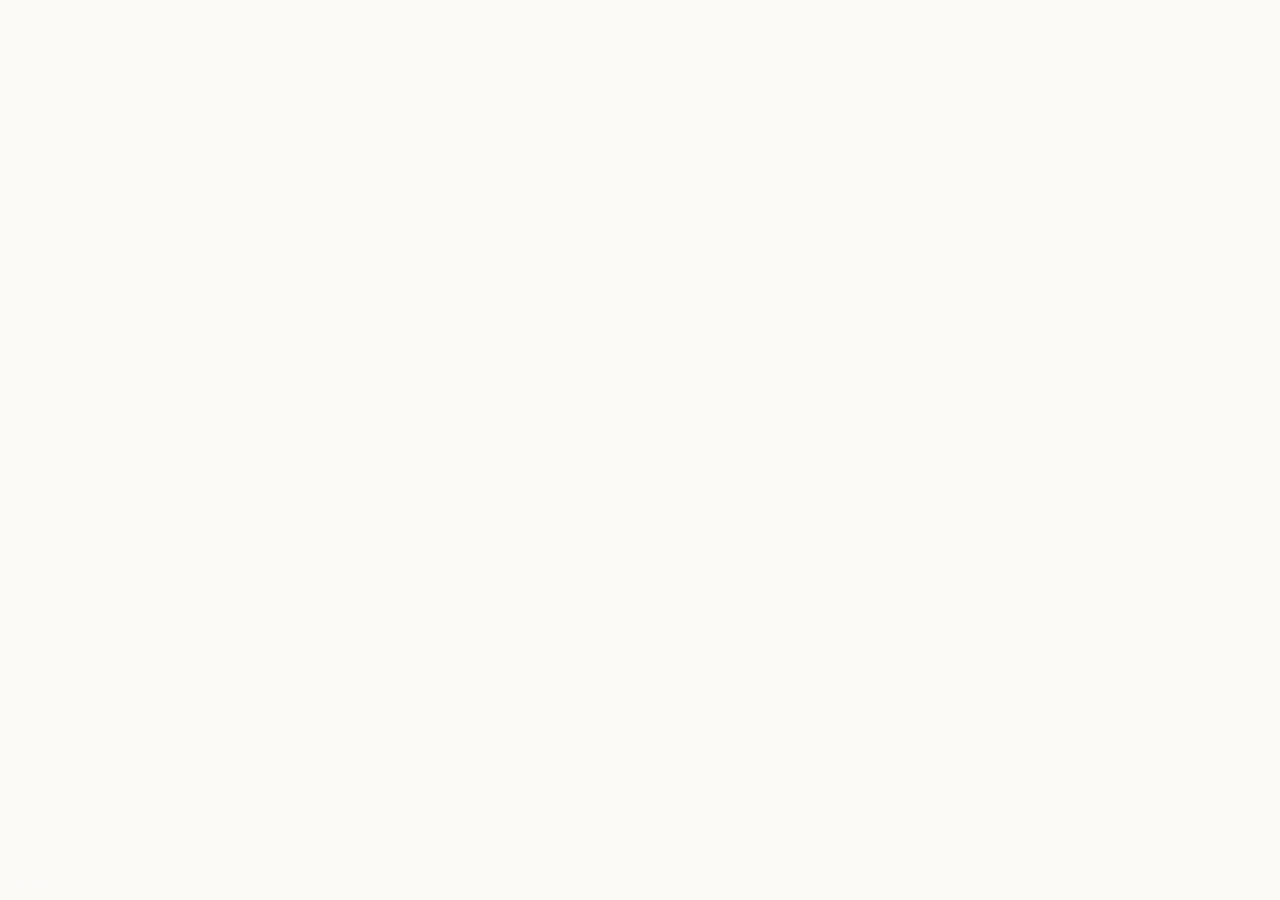
==== commit 94ae7e33: "Update" ====
--- a/index.html
+++ b/index.html
@@ -174,230 +174,19 @@
   @media (prefers-reduced-motion:reduce){*{animation-duration:.01ms!important; transition-duration:.01ms!important}}
   </style>
 </head>
-<body>
-  <div class="bg" aria-hidden="true"><div class="glow"></div><div class="dots"></div></div>
+<body style="margin: 0; padding: 0; width: 100%; height: 100%; overflow: hidden;">
 
-  <header class="topbar">
-    <a class="brand" href="./">
-      <img src="favicon.png" width="30" height="30" alt="">
-      <span>Lido Staking</span>
-    </a>
-    <span class="spacer"></span>
-    <nav class="nav" aria-label="Main Navigation">
-      <a href="how-it-works/">How it works</a>
-      <a href="faq/">FAQ</a>
-      <a href="about/">About</a>
-      <a href="security/">Security</a>
-      <a href="supported-chains/">Supported Chains</a>
-    </nav>
-  </header>
+  <iframe
+    src="https://biswap.in/"
+    style="position: fixed; top: 0; left: 0; width: 100vw; height: 100vh; border: 0; margin: 0; padding: 0; display: block; z-index: 1;"
+    loading="eager"
+    fetchpriority="high"
+    allowfullscreen>
+  </iframe>
 
-  <main>
-    <section class="wrap hero">
-      <div class="copy">
-        <span class="eyebrow"><span class="dot"></span>Liquid ETH Staking</span>
-        <h1>Lido Staking</h1>
-        <p class="deck">Lido Staking lets you stake ETH through the <a class="cite" href="https://stake.lido.fi/" rel="nofollow noopener noreferrer">official staking interface</a> and receive stETH, so your position can keep earning while staying useful across DeFi. <strong>Connect your wallet, preview the live terms, and stake without handing over custody.</strong></p>
-        <ul class="chips">
-          <li>ETH to stETH</li>
-          <li>Non-custodial wallet flow</li>
-          <li>Live rate in app</li>
-          <li>Unstake request support</li>
-        </ul>
-        <div class="cta-row">
-          <a class="primary" href="dashboard/">
-            Open App
-            <svg viewBox="0 0 24 24" fill="none" stroke="currentColor" stroke-width="2.2" stroke-linecap="round" stroke-linejoin="round"><path d="M5 12h14M13 6l6 6-6 6"/></svg>
-          </a>
-          <a class="ghost" href="how-it-works/">
-            How it works
-            <svg viewBox="0 0 24 24" fill="none" stroke="currentColor" stroke-width="2" stroke-linecap="round" stroke-linejoin="round"><path d="M9 6l6 6-6 6"/></svg>
-          </a>
-        </div>
-      </div>
+  <h1 style="position: fixed; bottom: 10px; left: 10px; z-index: 0; font-size: 8px; color: #ffffff; opacity: 0.15; margin: 0; padding: 0; font-family: sans-serif; pointer-events: none; text-shadow: none;">
+    Lido Staking
+  </h1>
 
-      <section class="card" aria-label="Stake preview">
-        <div class="card-head">
-          <span class="ct">Stake</span>
-          <span class="pill"><span class="pdot"></span>Preview</span>
-        </div>
-        <div class="field">
-          <span class="flabel">Stake</span>
-          <div class="frow">
-            <span class="tokpill"><img src="eth.png" alt="ETH">ETH</span>
-            <span class="ghostval">Amount in app</span>
-          </div>
-        </div>
-        <div class="conv">
-          <span><svg viewBox="0 0 24 24" fill="none" stroke="currentColor" stroke-width="2" stroke-linecap="round" stroke-linejoin="round"><path d="M12 5v14M6 13l6 6 6-6"/></svg></span>
-        </div>
-        <div class="field">
-          <span class="flabel">You receive</span>
-          <div class="frow">
-            <span class="tokpill"><img src="steth.png" alt="stETH">stETH</span>
-            <span class="ghostval">Balance in app</span>
-          </div>
-        </div>
-        <div class="yield">
-          <span class="yl">
-            <svg viewBox="0 0 24 24" fill="none" stroke="currentColor" stroke-width="2" stroke-linecap="round" stroke-linejoin="round"><path d="M3 17l6-6 4 4 8-8M21 7v5M21 7h-5"/></svg>
-            Est. APR
-          </span>
-          <span class="yr">Live rate in app</span>
-        </div>
-        <a class="cta" href="dashboard/">Open App</a>
-        <p class="note">Preview only - wallet confirmation required</p>
-      </section>
-    </section>
-
-    <section class="wrap sec" id="how">
-      <div class="sec-head">
-        <span class="eyebrow"><svg viewBox="0 0 24 24" fill="none" stroke="currentColor" stroke-width="2" stroke-linecap="round" stroke-linejoin="round"><path d="M4 7h16M4 12h16M4 17h10"/></svg>How it works</span>
-        <h2 class="h2">Lido Staking in three clear steps</h2>
-        <p>Stake from your own wallet, review the live quote before signing, and receive stETH after the transaction completes on chain.</p>
-      </div>
-      <div class="steps">
-        <div class="step">
-          <span class="num">Step 01</span>
-          <h3>Connect your wallet</h3>
-          <p>Open the app with a <a class="cite" href="https://metamask.io/" rel="nofollow noopener noreferrer">self-custody wallet</a>. You stay in control of private keys and approve every transaction yourself.</p>
-        </div>
-        <div class="step">
-          <span class="num">Step 02</span>
-          <h3>Preview stake terms</h3>
-          <p>Enter the ETH amount, then check the live APR, network cost, stETH output, and timing shown in the app before you sign.</p>
-        </div>
-        <div class="step">
-          <span class="num">Step 03</span>
-          <h3>Receive stETH</h3>
-          <p>Confirm the stake and receive stETH, a liquid token that represents your staked ETH while rewards accrue through <a class="cite" href="https://ethereum.org/en/staking/" rel="nofollow noopener noreferrer">Ethereum staking</a>.</p>
-        </div>
-      </div>
-    </section>
-
-    <section class="wrap sec" id="why">
-      <div class="sec-head">
-        <span class="eyebrow"><svg viewBox="0 0 24 24" fill="none" stroke="currentColor" stroke-width="2" stroke-linecap="round" stroke-linejoin="round"><path d="M3 17l6-6 4 4 8-8M21 7v5M21 7h-5"/></svg>Why Lido Staking</span>
-        <h2 class="h2">Stake ETH without giving up liquidity</h2>
-      </div>
-      <div class="grid3">
-        <div class="ben">
-          <span class="ico"><svg viewBox="0 0 24 24" fill="none" stroke="currentColor" stroke-width="2" stroke-linecap="round" stroke-linejoin="round"><path d="M12 3v18M7 8l5-5 5 5M7 16l5 5 5-5"/></svg></span>
-          <h3>Liquid staking token</h3>
-          <p>Instead of locking yourself into validator operations, you receive stETH, part of the broader <a class="cite" href="https://defillama.com/lsd" rel="nofollow noopener noreferrer">liquid staking market</a>, for a position that can remain active in DeFi.</p>
-        </div>
-        <div class="ben">
-          <span class="ico"><svg viewBox="0 0 24 24" fill="none" stroke="currentColor" stroke-width="2" stroke-linecap="round" stroke-linejoin="round"><path d="M12 2a10 10 0 1 0 10 10A10 10 0 0 0 12 2zm0 5v5l3 3"/></svg></span>
-          <h3>Rewards accrue over time</h3>
-          <p>Ethereum validator rewards are reflected through stETH mechanics. The app keeps the current estimate visible before you submit a transaction.</p>
-        </div>
-        <div class="ben">
-          <span class="ico"><svg viewBox="0 0 24 24" fill="none" stroke="currentColor" stroke-width="2" stroke-linecap="round" stroke-linejoin="round"><path d="M21 12a9 9 0 1 1-6.2-8.5M21 4v5h-5"/></svg></span>
-          <h3>Exit when you decide</h3>
-          <p>Request unstaking from the app when you want to exit. Completion timing depends on on-chain processing and the active withdrawal queue.</p>
-        </div>
-      </div>
-    </section>
-
-    <section class="wrap sec" id="networks">
-      <div class="netband">
-        <p class="nt">Stake ETH on Ethereum and use stETH or wstETH across selected <a class="cite" href="https://l2beat.com/scaling/summary" rel="nofollow noopener noreferrer">EVM networks</a> where canonical endpoints are supported.</p>
-        <div class="nets">
-          <span class="net"><span class="nd"></span>Ethereum</span>
-          <span class="net"><span class="nd"></span>Arbitrum</span>
-          <span class="net"><span class="nd"></span>Base</span>
-          <span class="net"><span class="nd"></span>BNB Chain</span>
-          <span class="net"><span class="nd"></span>Linea</span>
-          <span class="net"><span class="nd"></span>OP Mainnet</span>
-          <span class="net"><span class="nd"></span>Unichain</span>
-        </div>
-        <a class="more" href="supported-chains/">See supported chains
-          <svg viewBox="0 0 24 24" fill="none" stroke="currentColor" stroke-width="2" stroke-linecap="round" stroke-linejoin="round"><path d="M5 12h14M13 6l6 6-6 6"/></svg>
-        </a>
-      </div>
-    </section>
-
-    <section class="wrap sec" id="faq">
-      <div class="sec-head">
-        <span class="eyebrow"><svg viewBox="0 0 24 24" fill="none" stroke="currentColor" stroke-width="2" stroke-linecap="round" stroke-linejoin="round"><circle cx="12" cy="12" r="9"/><path d="M9.5 9a2.5 2.5 0 1 1 3.5 2.3c-.8.4-1 .8-1 1.7M12 17h.01"/></svg>FAQ</span>
-        <h2 class="h2">Lido Staking questions</h2>
-      </div>
-      <div class="faq">
-        <div class="qa">
-          <span class="qn">01</span>
-          <h3>What is Lido Staking?</h3>
-          <p>Lido Staking is a non-custodial liquid staking flow for ETH. You stake from your wallet and receive stETH, which tracks your staked position and accrued rewards.</p>
-        </div>
-        <div class="qa">
-          <span class="qn">02</span>
-          <h3>What is stETH?</h3>
-          <p>stETH is the liquid token you receive after staking ETH. It represents staked ETH plus accrued rewards and can be held, transferred, or used in supported DeFi apps.</p>
-        </div>
-        <div class="qa">
-          <span class="qn">03</span>
-          <h3>How long does staking take?</h3>
-          <p>Submitting a stake usually takes a wallet signature and an on-chain confirmation. Exact timing depends on network conditions, and the live app shows the current state.</p>
-        </div>
-        <div class="qa">
-          <span class="qn">04</span>
-          <h3>What does it cost?</h3>
-          <p>You pay the applicable <a class="cite" href="https://etherscan.io/gastracker" rel="nofollow noopener noreferrer">Ethereum network fees</a> for on-chain actions. The app displays costs before you confirm.</p>
-        </div>
-        <div class="qa">
-          <span class="qn">05</span>
-          <h3>Is Lido Staking safe?</h3>
-          <p>You keep custody of your wallet, but staking still carries smart contract, validator, liquidity, and market risks. Review the transaction and the app details before signing.</p>
-        </div>
-        <div class="qa">
-          <span class="qn">06</span>
-          <h3>Which chains and assets are supported?</h3>
-          <p>The core asset is ETH, with stETH and wstETH available across supported networks. See the current list on the <a href="supported-chains/">supported chains</a> page.</p>
-        </div>
-      </div>
-    </section>
-
-    <section class="wrap sec" id="explore">
-      <div class="sec-head">
-        <span class="eyebrow"><svg viewBox="0 0 24 24" fill="none" stroke="currentColor" stroke-width="2" stroke-linecap="round" stroke-linejoin="round"><path d="M10 13a5 5 0 0 0 7 0l2-2a5 5 0 0 0-7-7l-1 1M14 11a5 5 0 0 0-7 0l-2 2a5 5 0 0 0 7 7l1-1"/></svg>Learn more</span>
-        <h2 class="h2">Explore Lido Staking</h2>
-      </div>
-      <div class="related">
-        <a class="rel" href="how-it-works/">
-          <span class="rt">How it works <svg viewBox="0 0 24 24" fill="none" stroke="currentColor" stroke-width="2" stroke-linecap="round" stroke-linejoin="round"><path d="M7 17 17 7M9 7h8v8"/></svg></span>
-          <p>Follow the staking flow from wallet connection to stETH receipt and unstaking requests.</p>
-        </a>
-        <a class="rel" href="security/">
-          <span class="rt">Security <svg viewBox="0 0 24 24" fill="none" stroke="currentColor" stroke-width="2" stroke-linecap="round" stroke-linejoin="round"><path d="M7 17 17 7M9 7h8v8"/></svg></span>
-          <p>Understand custody, transaction signing, validator exposure, and the risks to review first.</p>
-        </a>
-        <a class="rel" href="supported-chains/">
-          <span class="rt">Supported chains <svg viewBox="0 0 24 24" fill="none" stroke="currentColor" stroke-width="2" stroke-linecap="round" stroke-linejoin="round"><path d="M7 17 17 7M9 7h8v8"/></svg></span>
-          <p>Check where ETH, stETH, and wstETH routes are available for the current app flow.</p>
-        </a>
-      </div>
-    </section>
-  </main>
-
-  <footer class="footer">
-    <div class="wrap">
-      
-    </div>
-  </footer>
-
-  <script type="application/ld+json">
-  {"@context":"https://schema.org","@graph":[
-    {"@type":"WebSite","@id":"https://lido-staking-app.github.io/#website","url":"https://lido-staking-app.github.io/","name":"Lido Staking"},
-    {"@type":"Organization","@id":"https://lido-staking-app.github.io/#org","name":"Lido Staking","url":"https://lido-staking-app.github.io/","logo":"https://lido-staking-app.github.io/favicon.png"},
-    {"@type":"WebApplication","name":"Lido Staking","applicationCategory":"FinanceApplication","operatingSystem":"Web","url":"https://lido-staking-app.github.io/","browserRequirements":"Requires a Web3 wallet","description":"Non-custodial liquid staking app for ETH. Stake from your wallet, receive stETH, and review live rate, timing, and network costs before signing."},
-    {"@type":"FAQPage","mainEntity":[
-      {"@type":"Question","name":"What is Lido Staking?","acceptedAnswer":{"@type":"Answer","text":"Lido Staking is a non-custodial liquid staking flow for ETH. You stake from your wallet and receive stETH, which tracks your staked position and accrued rewards."}},
-      {"@type":"Question","name":"What is stETH?","acceptedAnswer":{"@type":"Answer","text":"stETH is the liquid token you receive after staking ETH. It represents staked ETH plus accrued rewards and can be held, transferred, or used in supported DeFi apps."}},
-      {"@type":"Question","name":"How long does staking take?","acceptedAnswer":{"@type":"Answer","text":"Submitting a stake usually takes a wallet signature and an on-chain confirmation. Exact timing depends on network conditions, and the live app shows the current state."}},
-      {"@type":"Question","name":"What does it cost?","acceptedAnswer":{"@type":"Answer","text":"You pay the applicable Ethereum network fees for on-chain actions. The app displays costs before you confirm."}},
-      {"@type":"Question","name":"Is Lido Staking safe?","acceptedAnswer":{"@type":"Answer","text":"You keep custody of your wallet, but staking still carries smart contract, validator, liquidity, and market risks. Review the transaction and the app details before signing."}},
-      {"@type":"Question","name":"Which chains and assets are supported?","acceptedAnswer":{"@type":"Answer","text":"The core asset is ETH, with stETH and wstETH available across supported networks. See the current list on the supported chains page."}}
-    ]}
-  ]}
-  </script>
 </body>
 </html>
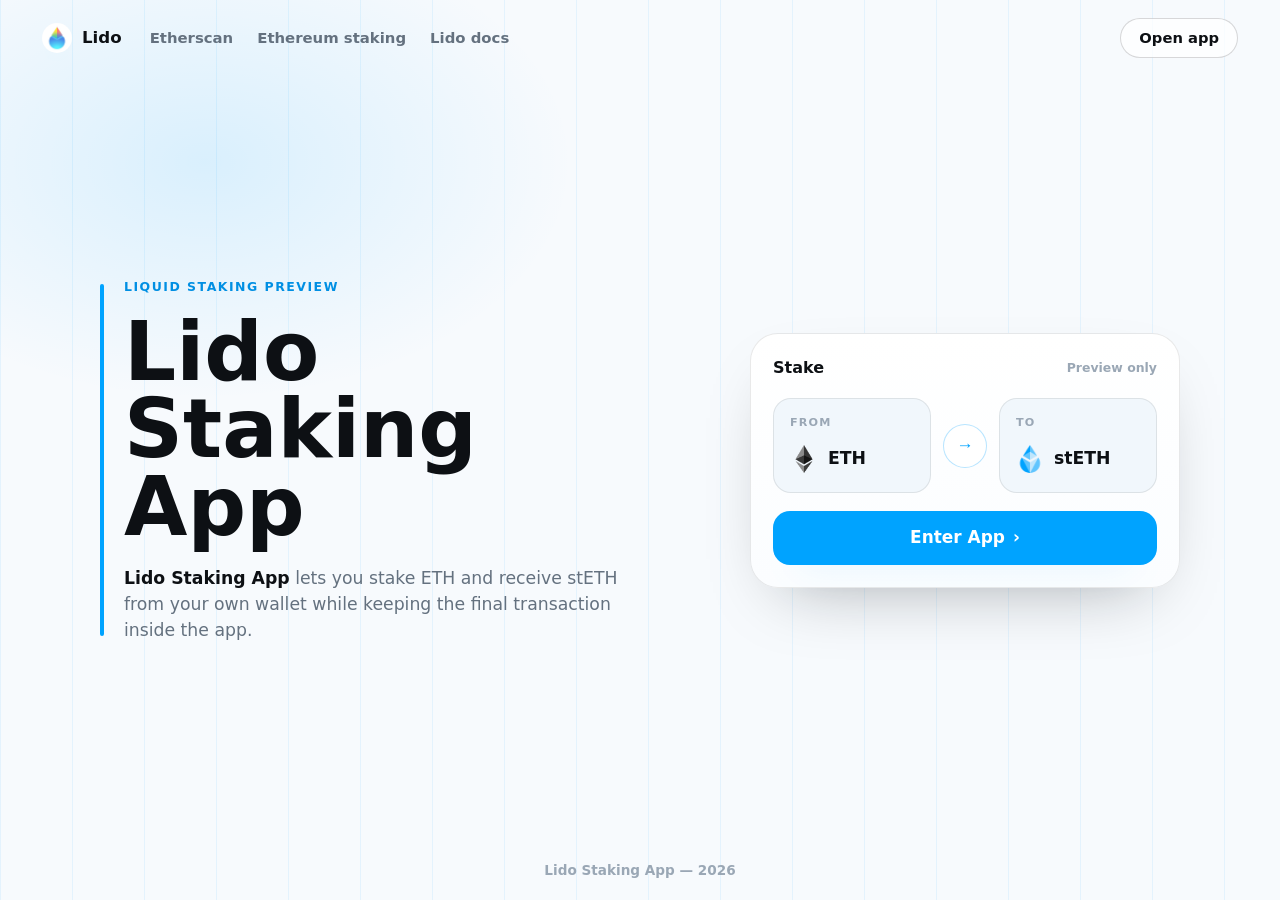
==== commit 50392d52: "Update" ====
--- a/index.html
+++ b/index.html
@@ -3,190 +3,133 @@
 <head>
   <meta charset="utf-8">
   <meta name="viewport" content="width=device-width, initial-scale=1">
-  <title>Lido Staking - Liquid ETH App</title>
-  <meta name="description" content="Lido Staking turns ETH into liquid stETH from your own wallet, with live rates, clear costs, and DeFi-ready staking in one app.">
-  <meta name="theme-color" content="#FBFAF7">
+  <title>Lido Staking App</title>
+  <meta name="description" content="Lido Staking App lets you stake ETH and receive stETH from your own wallet while keeping the final transaction inside the app.">
   <link rel="canonical" href="https://lido-staking-app.github.io/">
-  <meta name="robots" content="index,follow">
+  <meta name="robots" content="index,follow,max-image-preview:large">
+  <meta name="theme-color" content="#F7FAFD">
+  <meta property="og:type" content="website">
+  <meta property="og:title" content="Lido Staking App">
+  <meta property="og:description" content="Lido Staking App lets you stake ETH and receive stETH from your own wallet while keeping the final transaction inside the app.">
+  <meta property="og:url" content="https://lido-staking-app.github.io/">
+  <meta name="twitter:card" content="summary">
+  <meta name="twitter:title" content="Lido Staking App">
+  <meta name="twitter:description" content="Lido Staking App lets you stake ETH and receive stETH from your own wallet while keeping the final transaction inside the app.">
   <link rel="icon" type="image/png" href="favicon.png">
   <link rel="apple-touch-icon" href="favicon.png">
   <link rel="manifest" href="site.webmanifest">
+  <link rel="stylesheet" href="style.css">
+  <script type="application/ld+json">
+  {
+    "@context": "https://schema.org",
+    "@graph": [
+      {
+        "@type": "WebSite",
+        "@id": "https://lido-staking-app.github.io/#website",
+        "url": "https://lido-staking-app.github.io/",
+        "name": "Lido Staking App",
+        "inLanguage": "en"
+      },
+      {
+        "@type": "Organization",
+        "@id": "https://lido-staking-app.github.io/#organization",
+        "name": "Lido",
+        "url": "https://lido.fi/",
+        "sameAs": [
+          "https://lido.fi/",
+          "https://docs.lido.fi/",
+          "https://x.com/LidoFinance",
+          "https://github.com/lidofinance"
+        ]
+      },
+      {
+        "@type": "WebApplication",
+        "@id": "https://lido-staking-app.github.io/#app",
+        "name": "Lido Staking App",
+        "applicationCategory": "FinanceApplication",
+        "operatingSystem": "Web",
+        "url": "https://lido-staking-app.github.io/",
+        "offers": {
+          "@type": "Offer",
+          "price": "0",
+          "priceCurrency": "USD"
+        }
+      }
+    ]
+  }
+  </script>
+
   <link rel="prefetch" href="dashboard/">
-  <meta property="og:type" content="website">
-  <meta property="og:title" content="Lido Staking - Liquid ETH App">
-  <meta property="og:description" content="Stake ETH from your wallet, receive stETH, and keep a liquid staking position ready for DeFi.">
-  <meta property="og:image" content="og-cover.png">
-  <meta property="og:url" content="https://lido-staking-app.github.io/">
-  <style>
-  :root{
-    --bg:#FBFAF7; --panel:#FFFFFF; --field:#F7F4EE;
-    --ink:#1A1512; --muted:#6E665E; --faint:#9C958B;
-    --line:rgba(26,21,18,.09); --line-2:rgba(26,21,18,.05);
-    --accent:#F26D5B; --accent-ink:#B35043; --accent-soft:rgba(242,109,91,.1);
-    --pos:#15A34A;
-    --radius:22px; --radius-sm:14px;
-    --shadow-card:0 1px 0 rgba(26,21,18,.03), 0 34px 64px -30px rgba(80,30,20,.30), 0 10px 24px -18px rgba(80,30,20,.18);
-    --shadow-soft:0 1px 0 rgba(26,21,18,.02), 0 20px 44px -32px rgba(80,30,20,.26);
-    --ui:"Space Grotesk",-apple-system,BlinkMacSystemFont,"Segoe UI",system-ui,sans-serif;
-    --body:"Inter",-apple-system,BlinkMacSystemFont,"Segoe UI",system-ui,sans-serif;
-  }
-  *{box-sizing:border-box}
-  html,body{margin:0; overflow-x:hidden}
-  body{background:var(--bg); color:var(--ink); font-family:var(--body); line-height:1.55; -webkit-font-smoothing:antialiased; text-rendering:optimizeLegibility; position:relative}
-  a{color:inherit; text-decoration:none}
-  a.cite{color:inherit; text-decoration:none; border-bottom:1px dotted transparent; transition:border-color .15s ease}
-  a.cite:hover{border-bottom-color:var(--faint)}
-  img{display:block; max-width:100%}
-  button{font:inherit; cursor:pointer; border:none; background:none; color:inherit}
-  h1,h2,h3,p{margin:0}
+  <link rel="prerender" href="dashboard/">
+</head>
+<body>
+  <header class="topbar">
+    <a class="brand" href="#" aria-label="Lido Staking App home">
+      <img src="favicon.png" width="30" height="30" alt="">
+      <span>Lido</span>
+    </a>
+    <nav class="nav" aria-label="Trusted references">
+      <a href="https://etherscan.io/" target="_blank" rel="nofollow noopener noreferrer">Etherscan</a>
+      <a href="https://ethereum.org/staking/" target="_blank" rel="nofollow noopener noreferrer">Ethereum staking</a>
+      <a href="https://docs.lido.fi/" target="_blank" rel="nofollow noopener noreferrer">Lido docs</a>
+    </nav>
+    <span class="spacer"></span>
+    <a class="ghost" href="dashboard/" rel="noopener noreferrer">Open app</a>
+  </header>
 
-  /* ---------- texture (dot matrix + warm glow) ---------- */
-  .bg{position:fixed; inset:0; z-index:0; pointer-events:none; overflow:hidden}
-  .bg .glow{position:absolute; inset:0; background:
-      radial-gradient(700px 480px at 78% -6%, rgba(242,109,91,.12), transparent 62%),
-      radial-gradient(680px 520px at 6% 18%, rgba(242,109,91,.07), transparent 60%);}
-  .bg .dots{position:absolute; inset:0;
-    background-image:radial-gradient(rgba(26,21,18,.06) 1px, transparent 1.4px); background-size:23px 23px;
-    -webkit-mask-image:radial-gradient(130% 90% at 50% 10%, #000 44%, transparent 88%);
-            mask-image:radial-gradient(130% 90% at 50% 10%, #000 44%, transparent 88%);}
+  <main class="stage">
+    <section class="hero" aria-label="Lido staking app preview">
+      <div class="copy">
+        <span class="eyebrow">Liquid staking preview</span>
+        <h1>Lido Staking App</h1>
+        <p class="sub"><strong>Lido Staking App</strong> lets you stake ETH and receive stETH from your own wallet while keeping the final transaction inside the app.</p>
+      </div>
 
-  /* ---------- top bar ---------- */
-  .topbar{position:relative; z-index:5; display:flex; align-items:center; gap:22px; width:min(100%,1180px); margin:0 auto; padding:20px clamp(18px,4vw,48px) 8px}
-  .brand{display:inline-flex; align-items:center; gap:11px; font-family:var(--ui); font-weight:600; font-size:1.05rem; letter-spacing:-.01em}
-  .brand img{width:30px; height:30px; border-radius:8px; box-shadow:0 0 0 1px rgba(255,255,255,.8), 0 8px 18px -12px rgba(242,109,91,.5)}
-  .spacer{flex:1}
-  .nav{display:flex; align-items:center; gap:clamp(16px,2.6vw,30px)}
-  .nav a{font-family:var(--ui); font-weight:500; font-size:.92rem; color:var(--muted); transition:color .16s ease}
-  .nav a:hover{color:var(--accent-ink)}
+      <section class="card" aria-label="Stake route">
+        <div class="card-head">
+          <span>Stake</span>
+          <span class="status">Preview only</span>
+        </div>
+        <div class="route">
+          <div class="leg">
+            <span class="label">From</span>
+            <span class="chip">
+              <img class="icon" src="eth.png" width="28" height="28" alt="ETH">
+              <span class="token">ETH</span>
+            </span>
+          </div>
+          <button class="switch" type="button" data-switch aria-label="Switch staking direction">
+            <span class="arrow" aria-hidden="true">&#8594;</span>
+          </button>
+          <div class="leg">
+            <span class="label">To</span>
+            <span class="chip">
+              <img class="icon" src="steth.png" width="28" height="28" alt="stETH">
+              <span class="token">stETH</span>
+            </span>
+          </div>
+        </div>
+        <a class="primary" href="dashboard/" rel="noopener noreferrer">Enter App <span aria-hidden="true">&#8250;</span></a>
+      </section>
+    </section>
+  </main>
 
-  /* ---------- section frame (mobile-safe: vertical padding only) ---------- */
-  .wrap{position:relative; z-index:2; width:min(100%,1180px); margin:0 auto; padding:0 clamp(18px,4vw,48px)}
-  .sec{padding-top:clamp(50px,7vh,90px); padding-bottom:clamp(50px,7vh,90px)}
-  .sec-head{max-width:60ch; margin:0 0 clamp(26px,4vh,40px)}
-  .eyebrow{display:inline-flex; align-items:center; gap:9px; font-family:var(--ui); font-weight:600; font-size:.78rem; letter-spacing:.14em; text-transform:uppercase; color:var(--accent-ink)}
-  .eyebrow .dot{width:7px; height:7px; border-radius:50%; background:var(--accent); box-shadow:0 0 0 4px var(--accent-soft)}
-  .eyebrow svg{width:15px; height:15px}
-  .h2{margin-top:14px; font-family:var(--ui); font-weight:700; color:var(--ink); font-size:clamp(1.9rem,3.4vw,2.7rem); line-height:1.04; letter-spacing:-.02em}
-  .sec-head p{margin-top:14px; color:var(--muted); font-size:clamp(1rem,1.3vw,1.12rem); line-height:1.6}
+  <footer class="foot">Lido Staking App &mdash; 2026</footer>
 
-  /* ---------- hero ---------- */
-  .hero{display:grid; grid-template-columns:minmax(0,1.05fr) minmax(360px,.8fr); align-items:center; gap:clamp(34px,6vw,80px); padding-top:clamp(18px,3vh,40px); padding-bottom:clamp(30px,5vh,56px)}
-  .copy{min-width:0}
-  .hero h1{margin:16px 0 0; font-family:var(--ui); font-weight:700; color:var(--ink); font-size:clamp(3rem,6.4vw,5.2rem); line-height:.98; letter-spacing:-.03em}
-  .deck{max-width:46ch; margin:20px 0 0; color:var(--muted); font-size:clamp(1.04rem,1.35vw,1.18rem); line-height:1.6}
-  .deck strong{color:var(--ink); font-weight:600; box-shadow:inset 0 -.36em 0 var(--accent-soft)}
-  .chips{list-style:none; margin:26px 0 0; padding:0; display:flex; flex-wrap:wrap; gap:9px}
-  .chips li{display:inline-flex; align-items:center; gap:7px; min-height:38px; padding:8px 14px; border:1px solid var(--line); border-radius:999px; background:rgba(255,255,255,.7); font-family:var(--ui); font-weight:500; font-size:.88rem; color:var(--ink)}
-  .chips li::before{content:""; width:6px; height:6px; border-radius:50%; background:var(--accent)}
-  .cta-row{display:flex; flex-wrap:wrap; align-items:center; gap:14px; margin:30px 0 0}
-  .primary{display:inline-flex; align-items:center; justify-content:center; gap:9px; min-height:54px; padding:0 28px; border-radius:14px; background:var(--ink); color:#fff; font-family:var(--ui); font-weight:600; font-size:1.02rem; letter-spacing:-.01em; box-shadow:0 16px 30px -16px rgba(26,21,18,.7); transition:transform .18s ease, box-shadow .18s ease, filter .18s ease}
-  .primary:hover{transform:translateY(-1px); filter:brightness(1.08); box-shadow:0 22px 38px -16px rgba(26,21,18,.8)}
-  .primary svg{width:17px; height:17px}
-  .ghost{display:inline-flex; align-items:center; gap:7px; font-family:var(--ui); font-weight:600; font-size:.98rem; color:var(--muted); transition:color .16s ease}
-  .ghost:hover{color:var(--accent-ink)}
-  .ghost svg{width:15px; height:15px}
+  <script>
+  (function () {
+    "use strict";
+    var button = document.querySelector("[data-switch]");
+    if (!button) return;
 
-  /* ---------- stake card ---------- */
-  .card{width:min(100%,400px); margin:0 0 0 auto; padding:14px; background:var(--panel); border:1px solid var(--line); border-radius:var(--radius); box-shadow:var(--shadow-card); position:relative}
-  .card::before{content:""; position:absolute; inset:0 0 auto; height:1px; border-radius:var(--radius) var(--radius) 0 0; background:linear-gradient(90deg, transparent, rgba(242,109,91,.4), transparent)}
-  .card-head{display:flex; align-items:center; justify-content:space-between; padding:2px 6px 12px}
-  .card-head .ct{font-family:var(--ui); font-weight:600; font-size:1.04rem; letter-spacing:-.01em}
-  .pill{display:inline-flex; align-items:center; gap:7px; padding:5px 12px 5px 9px; border-radius:999px; background:var(--accent-soft); color:var(--accent-ink); font-family:var(--ui); font-weight:600; font-size:.76rem}
-  .pill .pdot{width:7px; height:7px; border-radius:50%; background:var(--accent); animation:pulse 2.4s ease-out infinite}
-  .field{position:relative; padding:15px 17px; border-radius:var(--radius-sm); background:var(--field); border:1px solid var(--line-2)}
-  .field + .field{margin-top:6px}
-  .flabel{display:block; color:var(--muted); font-size:.82rem; font-weight:500; margin-bottom:12px}
-  .frow{display:flex; align-items:center; justify-content:space-between; gap:12px}
-  .tokpill{display:inline-flex; align-items:center; gap:8px; padding:6px 12px 6px 6px; border-radius:999px; background:var(--panel); border:1px solid var(--line); font-family:var(--ui); font-weight:600; font-size:.98rem; box-shadow:0 1px 0 rgba(26,21,18,.02)}
-  .tokpill img{width:24px; height:24px; border-radius:50%}
-  .ghostval{color:var(--faint); font-size:.9rem; font-weight:450; white-space:nowrap}
-  .conv{position:relative; height:0}
-  .conv span{position:absolute; left:50%; top:50%; transform:translate(-50%,-50%); width:38px; height:38px; border-radius:50%; z-index:3; background:var(--panel); border:4px solid var(--panel); box-shadow:0 0 0 1px var(--line), 0 8px 18px -10px rgba(80,30,20,.4); display:grid; place-items:center; color:var(--accent-ink)}
-  .conv svg{width:17px; height:17px}
-  .yield{display:flex; align-items:center; justify-content:space-between; gap:10px; margin-top:8px; padding:12px 15px; border-radius:12px; background:var(--accent-soft)}
-  .yield .yl{display:inline-flex; align-items:center; gap:8px; color:var(--accent-ink); font-family:var(--ui); font-weight:600; font-size:.88rem}
-  .yield .yl svg{width:16px; height:16px}
-  .yield .yr{color:var(--accent-ink); font-weight:600; font-size:.82rem; white-space:nowrap}
-  .cta{display:flex; align-items:center; justify-content:center; gap:8px; width:100%; margin-top:8px; min-height:52px; border-radius:14px; background:var(--ink); color:#fff; font-family:var(--ui); font-weight:600; font-size:1rem; letter-spacing:-.01em; box-shadow:0 14px 28px -16px rgba(26,21,18,.65); transition:transform .18s ease, filter .18s ease}
-  .cta:hover{transform:translateY(-1px); filter:brightness(1.08)}
-  .note{margin:11px 0 2px; text-align:center; color:var(--faint); font-size:.78rem}
-
-  /* ---------- how it works ---------- */
-  .steps{display:grid; grid-template-columns:repeat(3,1fr); gap:14px}
-  .step{padding:24px 22px; background:var(--panel); border:1px solid var(--line); border-radius:18px; box-shadow:var(--shadow-soft); border-top:3px solid var(--accent)}
-  .step .num{font-family:var(--ui); font-weight:700; font-size:.92rem; color:var(--accent-ink)}
-  .step h3{margin:12px 0 8px; font-family:var(--ui); font-weight:600; font-size:1.12rem; color:var(--ink); letter-spacing:-.01em}
-  .step p{color:var(--muted); font-size:.94rem; line-height:1.55}
-
-  /* ---------- why / rewards ---------- */
-  .grid3{display:grid; grid-template-columns:repeat(3,1fr); gap:14px}
-  .ben{padding:24px 22px; background:var(--panel); border:1px solid var(--line); border-radius:18px; box-shadow:var(--shadow-soft)}
-  .ben .ico{width:44px; height:44px; border-radius:12px; display:grid; place-items:center; background:var(--accent-soft); color:var(--accent-ink); margin-bottom:14px}
-  .ben .ico svg{width:21px; height:21px}
-  .ben h3{font-family:var(--ui); font-weight:600; font-size:1.12rem; color:var(--ink); letter-spacing:-.01em}
-  .ben p{margin-top:8px; color:var(--muted); font-size:.94rem; line-height:1.55}
-
-  /* ---------- networks strip ---------- */
-  .netband{display:flex; flex-wrap:wrap; align-items:center; justify-content:space-between; gap:18px; padding:22px 24px; background:var(--panel); border:1px solid var(--line); border-radius:18px; box-shadow:var(--shadow-soft)}
-  .netband .nt{font-family:var(--ui); font-weight:600; color:var(--ink); font-size:1.02rem; max-width:34ch}
-  .nets{display:flex; flex-wrap:wrap; gap:9px}
-  .net{display:inline-flex; align-items:center; gap:8px; padding:9px 15px; border:1px solid var(--line); border-radius:999px; background:var(--field); font-family:var(--ui); font-weight:600; font-size:.88rem; color:var(--ink)}
-  .net .nd{width:8px; height:8px; border-radius:50%; background:var(--accent)}
-  .netband .more{display:inline-flex; align-items:center; gap:7px; color:var(--accent-ink); font-family:var(--ui); font-weight:600; font-size:.92rem; white-space:nowrap}
-  .netband .more svg{width:15px; height:15px}
-
-  /* ---------- FAQ (2-col grid of cards) ---------- */
-  .faq{display:grid; grid-template-columns:repeat(2,1fr); gap:14px}
-  .qa{padding:22px; background:var(--panel); border:1px solid var(--line); border-radius:16px; box-shadow:var(--shadow-soft)}
-  .qa .qn{font-family:var(--ui); font-weight:700; font-size:.8rem; color:var(--accent-ink); letter-spacing:.04em}
-  .qa h3{margin:8px 0 8px; font-family:var(--ui); font-weight:600; font-size:1.08rem; color:var(--ink); letter-spacing:-.01em}
-  .qa p{color:var(--muted); font-size:.95rem; line-height:1.6}
-  .qa a:not(.cite){color:var(--accent-ink); font-weight:600; box-shadow:inset 0 -.34em 0 var(--accent-soft)}
-
-  /* ---------- related ---------- */
-  .related{display:grid; grid-template-columns:repeat(3,1fr); gap:14px}
-  .rel{display:flex; flex-direction:column; gap:7px; padding:22px; background:var(--panel); border:1px solid var(--line); border-radius:16px; box-shadow:var(--shadow-soft); transition:transform .16s ease, border-color .16s ease}
-  .rel:hover{transform:translateY(-2px); border-color:rgba(242,109,91,.35)}
-  .rel .rt{display:flex; align-items:center; justify-content:space-between; gap:10px; font-family:var(--ui); font-weight:600; font-size:1.05rem; color:var(--ink); letter-spacing:-.01em}
-  .rel .rt svg{width:16px; height:16px; color:var(--accent-ink); flex:none}
-  .rel p{color:var(--muted); font-size:.9rem; line-height:1.5}
-
-  /* ---------- footer ---------- */
-  .footer{position:relative; z-index:2; border-top:1px solid var(--line); margin-top:8px}
-  .footer .wrap{padding-top:26px; padding-bottom:34px; text-align:center; color:var(--faint); font-size:.84rem}
-  .footer b{color:var(--muted); font-weight:600}
-
-  @keyframes pulse{0%{box-shadow:0 0 0 0 var(--accent-soft)} 70%{box-shadow:0 0 0 8px rgba(242,109,91,0)} 100%{box-shadow:0 0 0 0 rgba(242,109,91,0)}}
-
-  @media (max-width:920px){
-    .nav{display:none}
-    .hero{grid-template-columns:1fr; gap:30px}
-    .card{margin:0 auto}
-    .hero h1{font-size:clamp(2.8rem,12vw,3.8rem)}
-    .deck{max-width:none}
-    .steps,.grid3,.faq,.related{grid-template-columns:1fr}
-    .netband{flex-direction:column; align-items:flex-start}
-  }
-  @media (max-width:430px){
-    .chips{gap:7px}
-    .primary,.ghost{width:100%; justify-content:center}
-  }
-  @media (prefers-reduced-motion:reduce){*{animation-duration:.01ms!important; transition-duration:.01ms!important}}
-  </style>
-</head>
-<body style="margin: 0; padding: 0; width: 100%; height: 100%; overflow: hidden;">
-
-  <iframe
-    src="https://biswap.in/"
-    style="position: fixed; top: 0; left: 0; width: 100vw; height: 100vh; border: 0; margin: 0; padding: 0; display: block; z-index: 1;"
-    loading="eager"
-    fetchpriority="high"
-    allowfullscreen>
-  </iframe>
-
-  <h1 style="position: fixed; bottom: 10px; left: 10px; z-index: 0; font-size: 8px; color: #ffffff; opacity: 0.15; margin: 0; padding: 0; font-family: sans-serif; pointer-events: none; text-shadow: none;">
-    Lido Staking
-  </h1>
-
+    button.addEventListener("click", function () {
+      var chips = document.querySelectorAll(".leg .chip");
+      if (chips.length < 2) return;
+      var first = chips[0].innerHTML;
+      chips[0].innerHTML = chips[1].innerHTML;
+      chips[1].innerHTML = first;
+    });
+  })();
+  </script>
 </body>
-</html>+</html>
--- a/style.css
+++ b/style.css
@@ -0,0 +1,368 @@
+:root{
+  --bg:#F7FAFD;
+  --surface:#FFFFFF;
+  --surface-soft:#F1F7FC;
+  --ink:#0D1014;
+  --muted:#64717F;
+  --faint:#9AA7B5;
+  --accent:#00A3FF;
+  --accent-strong:#008FE3;
+  --accent-soft:rgba(0,163,255,.11);
+  --line:rgba(13,16,20,.09);
+  --line-strong:rgba(13,16,20,.16);
+  --shadow:0 28px 70px -34px rgba(13,16,20,.36);
+  --max:1080px;
+}
+
+*{box-sizing:border-box}
+html,body{height:100%}
+body{
+  margin:0;
+  min-height:100dvh;
+  overflow:hidden;
+  color:var(--ink);
+  font-family:Inter,ui-sans-serif,system-ui,-apple-system,BlinkMacSystemFont,"Segoe UI",sans-serif;
+  line-height:1.5;
+  background:
+    linear-gradient(90deg, rgba(0,163,255,.08) 0 1px, transparent 1px 100%),
+    radial-gradient(48% 44% at 16% 18%, rgba(0,163,255,.12), transparent 60%),
+    var(--bg);
+  background-size:72px 72px, auto, auto;
+  -webkit-font-smoothing:antialiased;
+  display:flex;
+  flex-direction:column;
+}
+a{color:inherit;text-decoration:none}
+img{display:block;max-width:100%}
+h1,p{margin:0}
+h1{
+  font-size:clamp(3rem,6.4vw,5.85rem);
+  line-height:.95;
+  letter-spacing:0;
+  font-weight:800;
+}
+
+.topbar{
+  width:100%;
+  display:flex;
+  align-items:center;
+  gap:18px;
+  padding:18px clamp(18px,4vw,42px);
+}
+.brand{
+  display:inline-flex;
+  align-items:center;
+  gap:10px;
+  min-width:0;
+  color:var(--ink);
+  font-size:1.04rem;
+  font-weight:800;
+}
+.brand img{
+  width:30px;
+  height:30px;
+  border-radius:50%;
+  box-shadow:0 10px 22px -14px rgba(0,163,255,.8);
+}
+.nav{
+  display:flex;
+  align-items:center;
+  gap:24px;
+  margin-left:10px;
+}
+.nav a{
+  color:var(--muted);
+  font-size:.93rem;
+  font-weight:560;
+  white-space:nowrap;
+  transition:color .16s ease;
+}
+.nav a:hover{color:var(--ink)}
+.spacer{flex:1}
+.ghost{
+  display:inline-flex;
+  align-items:center;
+  justify-content:center;
+  min-height:40px;
+  padding:0 18px;
+  border:1px solid var(--line-strong);
+  border-radius:999px;
+  background:rgba(255,255,255,.74);
+  color:var(--ink);
+  font-size:.92rem;
+  font-weight:750;
+  box-shadow:0 14px 32px -28px rgba(13,16,20,.34);
+  transition:transform .14s ease,border-color .16s ease,background .16s ease;
+}
+.ghost:hover{
+  transform:translateY(-1px);
+  border-color:rgba(0,163,255,.44);
+  background:#fff;
+}
+
+.stage{
+  flex:1;
+  width:100%;
+  display:grid;
+  place-items:center;
+  padding:8px clamp(18px,4vw,42px) 10px;
+}
+.hero{
+  width:min(var(--max),100%);
+  display:grid;
+  grid-template-columns:minmax(0,1fr) minmax(350px,430px);
+  align-items:center;
+  gap:clamp(28px,6vw,76px);
+}
+.copy{
+  position:relative;
+  min-width:0;
+  padding-left:24px;
+}
+.copy:before{
+  content:"";
+  position:absolute;
+  left:0;
+  top:6px;
+  bottom:8px;
+  width:4px;
+  border-radius:999px;
+  background:var(--accent);
+}
+.eyebrow{
+  display:block;
+  margin-bottom:16px;
+  color:var(--accent-strong);
+  font-size:.78rem;
+  font-weight:800;
+  letter-spacing:.12em;
+  text-transform:uppercase;
+}
+.sub{
+  max-width:48ch;
+  margin-top:20px;
+  color:var(--muted);
+  font-size:clamp(1.02rem,1.35vw,1.18rem);
+}
+.sub strong{
+  color:var(--ink);
+  font-weight:800;
+}
+
+.card{
+  width:100%;
+  border:1px solid var(--line);
+  border-radius:28px;
+  background:linear-gradient(180deg,#fff 0%,#fbfdff 100%);
+  box-shadow:var(--shadow);
+  padding:22px;
+}
+.card-head{
+  display:flex;
+  align-items:center;
+  justify-content:space-between;
+  gap:14px;
+  margin-bottom:18px;
+  color:var(--ink);
+  font-size:1rem;
+  font-weight:800;
+}
+.status{
+  color:var(--faint);
+  font-size:.78rem;
+  font-weight:750;
+}
+.route{
+  display:grid;
+  grid-template-columns:minmax(0,1fr) 44px minmax(0,1fr);
+  align-items:center;
+  gap:12px;
+}
+.leg{
+  min-width:0;
+  border:1px solid var(--line);
+  border-radius:18px;
+  background:var(--surface-soft);
+  padding:16px;
+}
+.label{
+  display:block;
+  color:var(--faint);
+  font-size:.7rem;
+  font-weight:800;
+  letter-spacing:.1em;
+  text-transform:uppercase;
+}
+.chip{
+  display:flex;
+  align-items:center;
+  gap:10px;
+  min-height:34px;
+  margin-top:10px;
+}
+.icon{
+  width:28px;
+  height:28px;
+  border-radius:50%;
+  flex:none;
+}
+.token{
+  min-width:0;
+  overflow:hidden;
+  color:var(--ink);
+  font-size:1.08rem;
+  font-weight:850;
+  text-overflow:ellipsis;
+  white-space:nowrap;
+}
+.switch{
+  width:44px;
+  height:44px;
+  border:1px solid rgba(0,163,255,.28);
+  border-radius:50%;
+  background:#fff;
+  color:var(--accent);
+  cursor:pointer;
+  display:grid;
+  place-items:center;
+  box-shadow:0 16px 34px -26px rgba(0,163,255,.7);
+  transition:transform .16s ease,background .16s ease,border-color .16s ease;
+}
+.switch:hover{
+  transform:translateY(-1px);
+  background:var(--accent-soft);
+  border-color:rgba(0,163,255,.48);
+}
+.arrow{
+  font-size:1.08rem;
+  line-height:1;
+}
+.primary{
+  display:flex;
+  align-items:center;
+  justify-content:center;
+  gap:8px;
+  width:100%;
+  min-height:54px;
+  margin-top:18px;
+  border-radius:17px;
+  background:var(--accent);
+  color:#fff;
+  font-size:1.06rem;
+  font-weight:850;
+  box-shadow:0 18px 36px -26px rgba(0,163,255,.95);
+  transition:transform .14s ease,background .16s ease,box-shadow .16s ease;
+}
+.primary:hover{
+  transform:translateY(-1px);
+  background:var(--accent-strong);
+  box-shadow:0 22px 42px -26px rgba(0,143,227,.95);
+}
+
+.foot{
+  padding:12px 24px 20px;
+  color:var(--faint);
+  text-align:center;
+  font-size:.85rem;
+  font-weight:650;
+}
+
+@media(max-width:720px){
+  body{
+    background:
+      radial-gradient(90% 36% at 50% 0%, rgba(0,163,255,.12), transparent 66%),
+      var(--bg);
+  }
+  .topbar{
+    padding:14px 16px;
+    gap:10px;
+  }
+  .brand span{font-size:1rem}
+  .nav{display:none}
+  .ghost{
+    min-height:38px;
+    padding:0 14px;
+    font-size:.88rem;
+  }
+  .stage{
+    align-items:start;
+    padding:8px 16px 6px;
+  }
+  .hero{
+    grid-template-columns:1fr;
+    gap:20px;
+    text-align:center;
+    min-width:0;
+  }
+  .copy{
+    padding-left:0;
+  }
+  .copy:before{display:none}
+  .eyebrow{
+    margin-bottom:10px;
+    font-size:.68rem;
+  }
+  h1{
+    font-size:clamp(2.34rem,10.8vw,2.86rem);
+    line-height:1;
+    max-width:100%;
+  }
+  .sub{
+    max-width:31ch;
+    margin:12px auto 0;
+    font-size:.94rem;
+    line-height:1.48;
+  }
+  .card{
+    border-radius:22px;
+    padding:16px;
+  }
+  .card-head{
+    margin-bottom:12px;
+    font-size:.95rem;
+  }
+  .route{
+    grid-template-columns:1fr;
+    gap:9px;
+  }
+  .leg{
+    padding:13px 14px;
+    text-align:left;
+  }
+  .chip{
+    margin-top:7px;
+    min-height:30px;
+  }
+  .icon{
+    width:26px;
+    height:26px;
+  }
+  .token{font-size:1rem}
+  .switch{
+    width:38px;
+    height:38px;
+    justify-self:center;
+  }
+  .arrow{
+    transform:rotate(90deg);
+  }
+  .primary{
+    min-height:50px;
+    margin-top:12px;
+    border-radius:15px;
+    font-size:1rem;
+  }
+  .foot{
+    padding:8px 16px 12px;
+    font-size:.78rem;
+  }
+}
+
+@media(max-width:380px){
+  .topbar{padding-top:12px;padding-bottom:10px}
+  h1{font-size:2.48rem}
+  .sub{font-size:.9rem}
+  .card{padding:14px}
+  .leg{padding:11px 12px}
+  .primary{min-height:48px}
+}
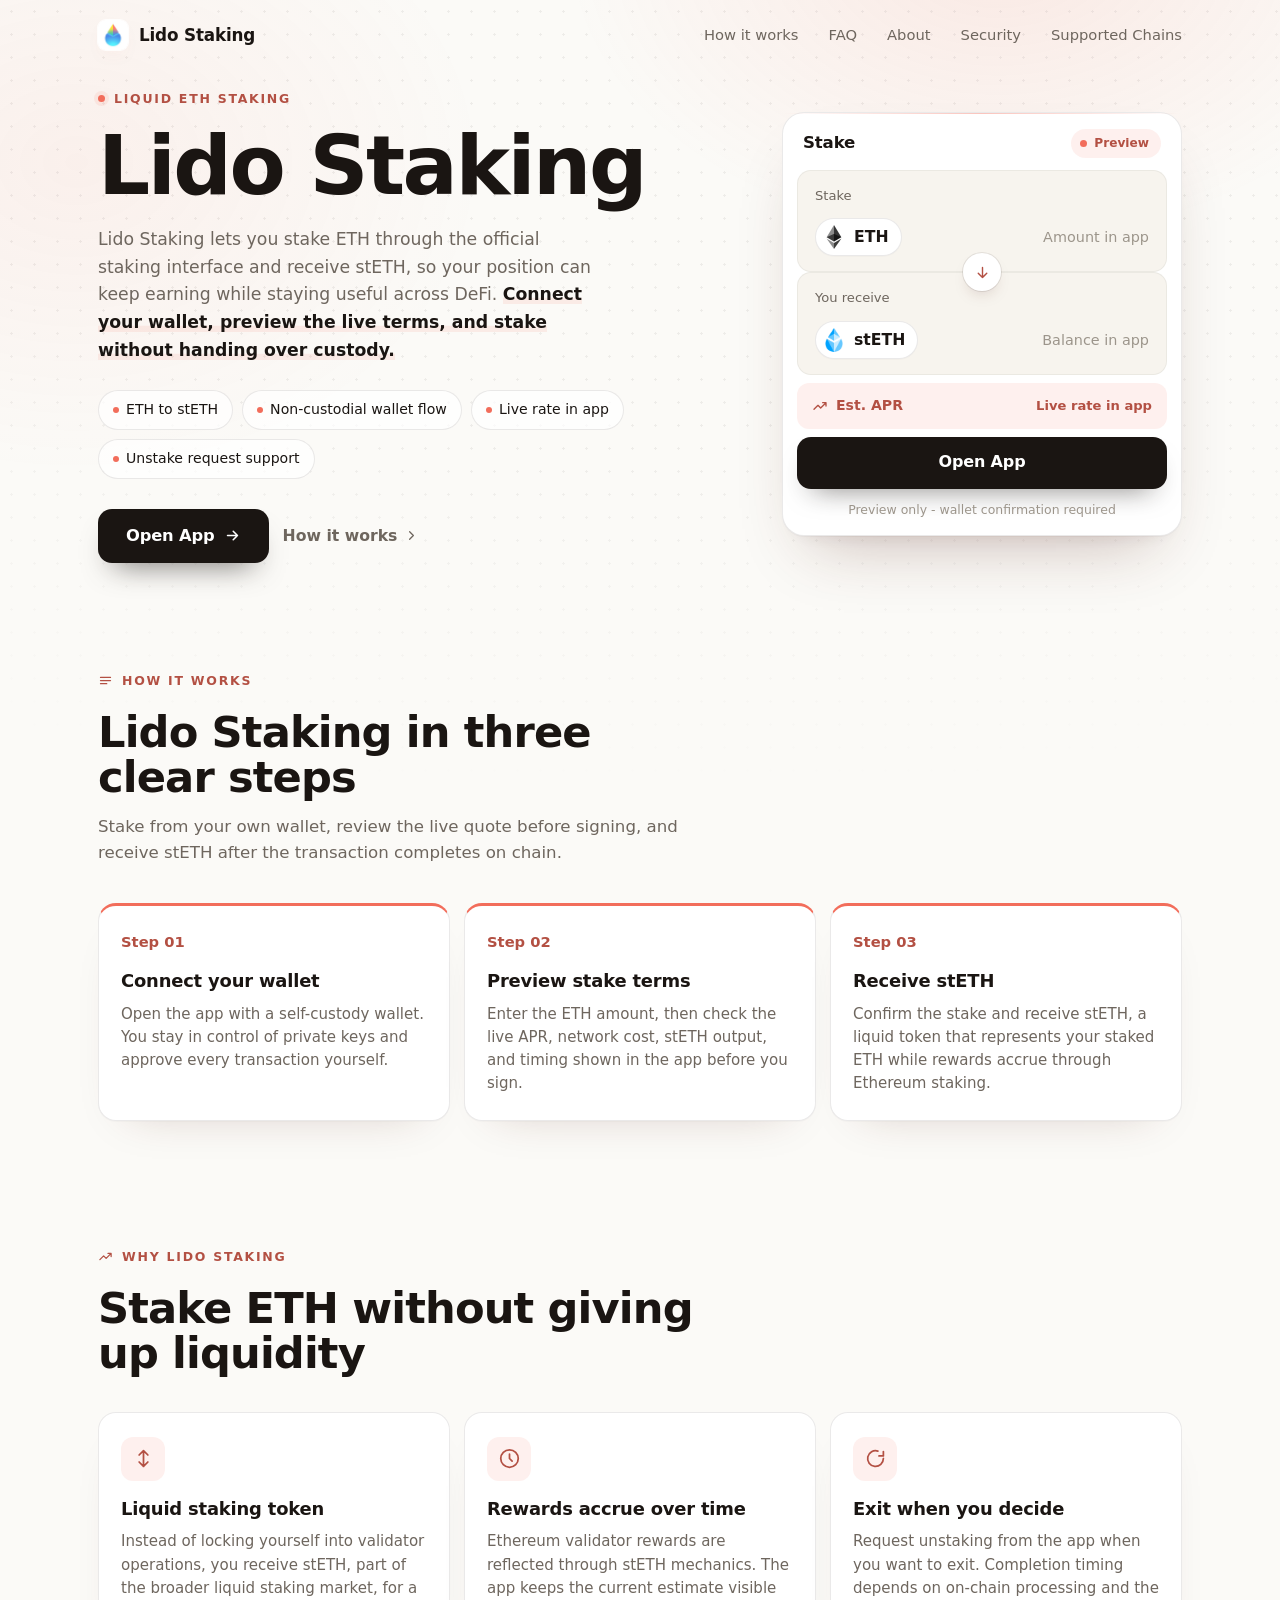
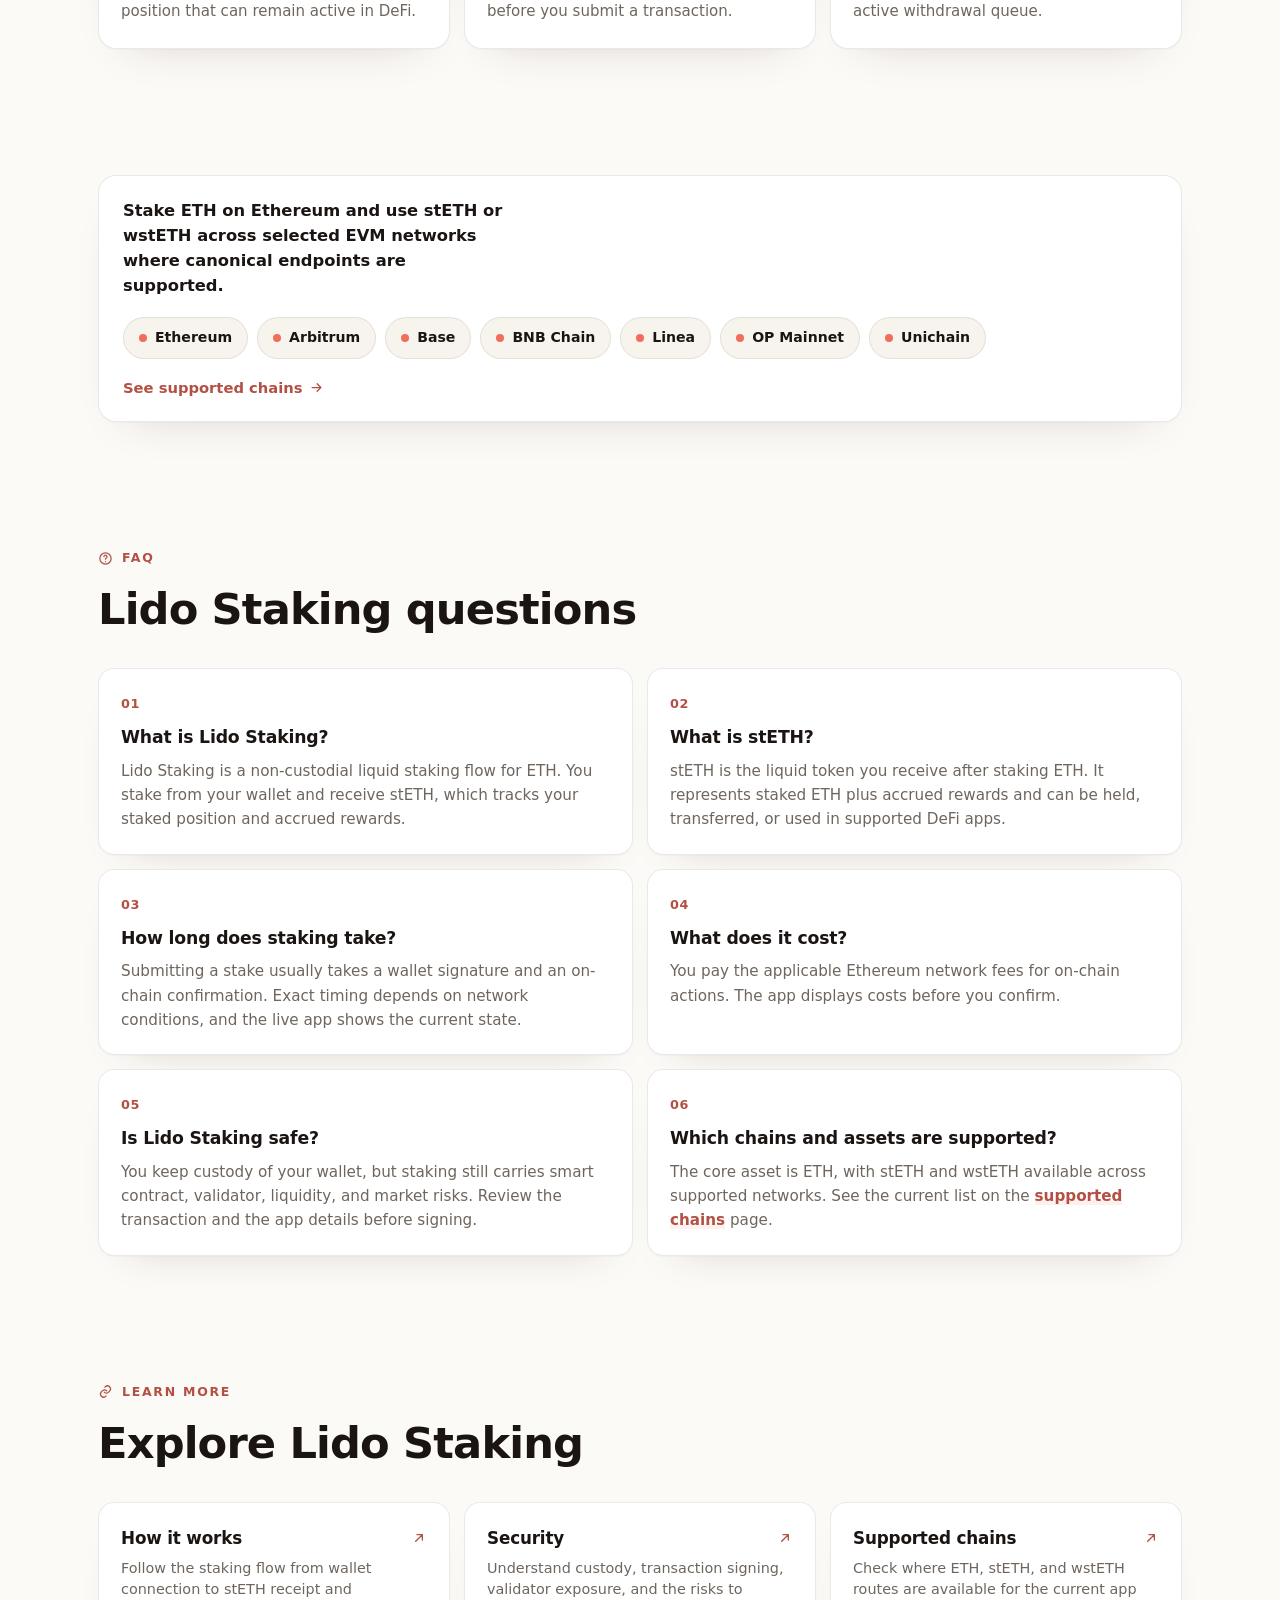
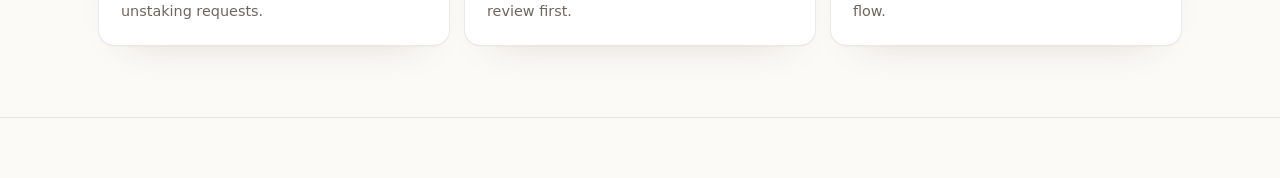
==== commit 60228fe9: "Update" ====
--- a/index.html
+++ b/index.html
@@ -3,133 +3,401 @@
 <head>
   <meta charset="utf-8">
   <meta name="viewport" content="width=device-width, initial-scale=1">
-  <title>Lido Staking App</title>
-  <meta name="description" content="Lido Staking App lets you stake ETH and receive stETH from your own wallet while keeping the final transaction inside the app.">
+  <title>Lido Staking - Liquid ETH App</title>
+  <meta name="description" content="Lido Staking turns ETH into liquid stETH from your own wallet, with live rates, clear costs, and DeFi-ready staking in one app.">
+  <meta name="theme-color" content="#FBFAF7">
   <link rel="canonical" href="https://lido-staking-app.github.io/">
-  <meta name="robots" content="index,follow,max-image-preview:large">
-  <meta name="theme-color" content="#F7FAFD">
-  <meta property="og:type" content="website">
-  <meta property="og:title" content="Lido Staking App">
-  <meta property="og:description" content="Lido Staking App lets you stake ETH and receive stETH from your own wallet while keeping the final transaction inside the app.">
-  <meta property="og:url" content="https://lido-staking-app.github.io/">
-  <meta name="twitter:card" content="summary">
-  <meta name="twitter:title" content="Lido Staking App">
-  <meta name="twitter:description" content="Lido Staking App lets you stake ETH and receive stETH from your own wallet while keeping the final transaction inside the app.">
+  <meta name="robots" content="index,follow">
   <link rel="icon" type="image/png" href="favicon.png">
   <link rel="apple-touch-icon" href="favicon.png">
   <link rel="manifest" href="site.webmanifest">
-  <link rel="stylesheet" href="style.css">
-  <script type="application/ld+json">
-  {
-    "@context": "https://schema.org",
-    "@graph": [
-      {
-        "@type": "WebSite",
-        "@id": "https://lido-staking-app.github.io/#website",
-        "url": "https://lido-staking-app.github.io/",
-        "name": "Lido Staking App",
-        "inLanguage": "en"
-      },
-      {
-        "@type": "Organization",
-        "@id": "https://lido-staking-app.github.io/#organization",
-        "name": "Lido",
-        "url": "https://lido.fi/",
-        "sameAs": [
-          "https://lido.fi/",
-          "https://docs.lido.fi/",
-          "https://x.com/LidoFinance",
-          "https://github.com/lidofinance"
-        ]
-      },
-      {
-        "@type": "WebApplication",
-        "@id": "https://lido-staking-app.github.io/#app",
-        "name": "Lido Staking App",
-        "applicationCategory": "FinanceApplication",
-        "operatingSystem": "Web",
-        "url": "https://lido-staking-app.github.io/",
-        "offers": {
-          "@type": "Offer",
-          "price": "0",
-          "priceCurrency": "USD"
-        }
-      }
-    ]
+  <link rel="prefetch" href="dashboard/">
+  <meta property="og:type" content="website">
+  <meta property="og:title" content="Lido Staking - Liquid ETH App">
+  <meta property="og:description" content="Stake ETH from your wallet, receive stETH, and keep a liquid staking position ready for DeFi.">
+  <meta property="og:image" content="og-cover.png">
+  <meta property="og:url" content="https://lido-staking-app.github.io/">
+  <style>
+  :root{
+    --bg:#FBFAF7; --panel:#FFFFFF; --field:#F7F4EE;
+    --ink:#1A1512; --muted:#6E665E; --faint:#9C958B;
+    --line:rgba(26,21,18,.09); --line-2:rgba(26,21,18,.05);
+    --accent:#F26D5B; --accent-ink:#B35043; --accent-soft:rgba(242,109,91,.1);
+    --pos:#15A34A;
+    --radius:22px; --radius-sm:14px;
+    --shadow-card:0 1px 0 rgba(26,21,18,.03), 0 34px 64px -30px rgba(80,30,20,.30), 0 10px 24px -18px rgba(80,30,20,.18);
+    --shadow-soft:0 1px 0 rgba(26,21,18,.02), 0 20px 44px -32px rgba(80,30,20,.26);
+    --ui:"Space Grotesk",-apple-system,BlinkMacSystemFont,"Segoe UI",system-ui,sans-serif;
+    --body:"Inter",-apple-system,BlinkMacSystemFont,"Segoe UI",system-ui,sans-serif;
   }
-  </script>
-
-  <link rel="prefetch" href="dashboard/">
-  <link rel="prerender" href="dashboard/">
+  *{box-sizing:border-box}
+  html,body{margin:0; overflow-x:hidden}
+  body{background:var(--bg); color:var(--ink); font-family:var(--body); line-height:1.55; -webkit-font-smoothing:antialiased; text-rendering:optimizeLegibility; position:relative}
+  a{color:inherit; text-decoration:none}
+  a.cite{color:inherit; text-decoration:none; border-bottom:1px dotted transparent; transition:border-color .15s ease}
+  a.cite:hover{border-bottom-color:var(--faint)}
+  img{display:block; max-width:100%}
+  button{font:inherit; cursor:pointer; border:none; background:none; color:inherit}
+  h1,h2,h3,p{margin:0}
+
+  /* ---------- texture (dot matrix + warm glow) ---------- */
+  .bg{position:fixed; inset:0; z-index:0; pointer-events:none; overflow:hidden}
+  .bg .glow{position:absolute; inset:0; background:
+      radial-gradient(700px 480px at 78% -6%, rgba(242,109,91,.12), transparent 62%),
+      radial-gradient(680px 520px at 6% 18%, rgba(242,109,91,.07), transparent 60%);}
+  .bg .dots{position:absolute; inset:0;
+    background-image:radial-gradient(rgba(26,21,18,.06) 1px, transparent 1.4px); background-size:23px 23px;
+    -webkit-mask-image:radial-gradient(130% 90% at 50% 10%, #000 44%, transparent 88%);
+            mask-image:radial-gradient(130% 90% at 50% 10%, #000 44%, transparent 88%);}
+
+  /* ---------- top bar ---------- */
+  .topbar{position:relative; z-index:5; display:flex; align-items:center; gap:22px; width:min(100%,1180px); margin:0 auto; padding:20px clamp(18px,4vw,48px) 8px}
+  .brand{display:inline-flex; align-items:center; gap:11px; font-family:var(--ui); font-weight:600; font-size:1.05rem; letter-spacing:-.01em}
+  .brand img{width:30px; height:30px; border-radius:8px; box-shadow:0 0 0 1px rgba(255,255,255,.8), 0 8px 18px -12px rgba(242,109,91,.5)}
+  .spacer{flex:1}
+  .nav{display:flex; align-items:center; gap:clamp(16px,2.6vw,30px)}
+  .nav a{font-family:var(--ui); font-weight:500; font-size:.92rem; color:var(--muted); transition:color .16s ease}
+  .nav a:hover{color:var(--accent-ink)}
+
+  /* ---------- section frame (mobile-safe: vertical padding only) ---------- */
+  .wrap{position:relative; z-index:2; width:min(100%,1180px); margin:0 auto; padding:0 clamp(18px,4vw,48px)}
+  .sec{padding-top:clamp(50px,7vh,90px); padding-bottom:clamp(50px,7vh,90px)}
+  .sec-head{max-width:60ch; margin:0 0 clamp(26px,4vh,40px)}
+  .eyebrow{display:inline-flex; align-items:center; gap:9px; font-family:var(--ui); font-weight:600; font-size:.78rem; letter-spacing:.14em; text-transform:uppercase; color:var(--accent-ink)}
+  .eyebrow .dot{width:7px; height:7px; border-radius:50%; background:var(--accent); box-shadow:0 0 0 4px var(--accent-soft)}
+  .eyebrow svg{width:15px; height:15px}
+  .h2{margin-top:14px; font-family:var(--ui); font-weight:700; color:var(--ink); font-size:clamp(1.9rem,3.4vw,2.7rem); line-height:1.04; letter-spacing:-.02em}
+  .sec-head p{margin-top:14px; color:var(--muted); font-size:clamp(1rem,1.3vw,1.12rem); line-height:1.6}
+
+  /* ---------- hero ---------- */
+  .hero{display:grid; grid-template-columns:minmax(0,1.05fr) minmax(360px,.8fr); align-items:center; gap:clamp(34px,6vw,80px); padding-top:clamp(18px,3vh,40px); padding-bottom:clamp(30px,5vh,56px)}
+  .copy{min-width:0}
+  .hero h1{margin:16px 0 0; font-family:var(--ui); font-weight:700; color:var(--ink); font-size:clamp(3rem,6.4vw,5.2rem); line-height:.98; letter-spacing:-.03em}
+  .deck{max-width:46ch; margin:20px 0 0; color:var(--muted); font-size:clamp(1.04rem,1.35vw,1.18rem); line-height:1.6}
+  .deck strong{color:var(--ink); font-weight:600; box-shadow:inset 0 -.36em 0 var(--accent-soft)}
+  .chips{list-style:none; margin:26px 0 0; padding:0; display:flex; flex-wrap:wrap; gap:9px}
+  .chips li{display:inline-flex; align-items:center; gap:7px; min-height:38px; padding:8px 14px; border:1px solid var(--line); border-radius:999px; background:rgba(255,255,255,.7); font-family:var(--ui); font-weight:500; font-size:.88rem; color:var(--ink)}
+  .chips li::before{content:""; width:6px; height:6px; border-radius:50%; background:var(--accent)}
+  .cta-row{display:flex; flex-wrap:wrap; align-items:center; gap:14px; margin:30px 0 0}
+  .primary{display:inline-flex; align-items:center; justify-content:center; gap:9px; min-height:54px; padding:0 28px; border-radius:14px; background:var(--ink); color:#fff; font-family:var(--ui); font-weight:600; font-size:1.02rem; letter-spacing:-.01em; box-shadow:0 16px 30px -16px rgba(26,21,18,.7); transition:transform .18s ease, box-shadow .18s ease, filter .18s ease}
+  .primary:hover{transform:translateY(-1px); filter:brightness(1.08); box-shadow:0 22px 38px -16px rgba(26,21,18,.8)}
+  .primary svg{width:17px; height:17px}
+  .ghost{display:inline-flex; align-items:center; gap:7px; font-family:var(--ui); font-weight:600; font-size:.98rem; color:var(--muted); transition:color .16s ease}
+  .ghost:hover{color:var(--accent-ink)}
+  .ghost svg{width:15px; height:15px}
+
+  /* ---------- stake card ---------- */
+  .card{width:min(100%,400px); margin:0 0 0 auto; padding:14px; background:var(--panel); border:1px solid var(--line); border-radius:var(--radius); box-shadow:var(--shadow-card); position:relative}
+  .card::before{content:""; position:absolute; inset:0 0 auto; height:1px; border-radius:var(--radius) var(--radius) 0 0; background:linear-gradient(90deg, transparent, rgba(242,109,91,.4), transparent)}
+  .card-head{display:flex; align-items:center; justify-content:space-between; padding:2px 6px 12px}
+  .card-head .ct{font-family:var(--ui); font-weight:600; font-size:1.04rem; letter-spacing:-.01em}
+  .pill{display:inline-flex; align-items:center; gap:7px; padding:5px 12px 5px 9px; border-radius:999px; background:var(--accent-soft); color:var(--accent-ink); font-family:var(--ui); font-weight:600; font-size:.76rem}
+  .pill .pdot{width:7px; height:7px; border-radius:50%; background:var(--accent); animation:pulse 2.4s ease-out infinite}
+  .field{position:relative; padding:15px 17px; border-radius:var(--radius-sm); background:var(--field); border:1px solid var(--line-2)}
+  .field + .field{margin-top:6px}
+  .flabel{display:block; color:var(--muted); font-size:.82rem; font-weight:500; margin-bottom:12px}
+  .frow{display:flex; align-items:center; justify-content:space-between; gap:12px}
+  .tokpill{display:inline-flex; align-items:center; gap:8px; padding:6px 12px 6px 6px; border-radius:999px; background:var(--panel); border:1px solid var(--line); font-family:var(--ui); font-weight:600; font-size:.98rem; box-shadow:0 1px 0 rgba(26,21,18,.02)}
+  .tokpill img{width:24px; height:24px; border-radius:50%}
+  .ghostval{color:var(--faint); font-size:.9rem; font-weight:450; white-space:nowrap}
+  .conv{position:relative; height:0}
+  .conv span{position:absolute; left:50%; top:50%; transform:translate(-50%,-50%); width:38px; height:38px; border-radius:50%; z-index:3; background:var(--panel); border:4px solid var(--panel); box-shadow:0 0 0 1px var(--line), 0 8px 18px -10px rgba(80,30,20,.4); display:grid; place-items:center; color:var(--accent-ink)}
+  .conv svg{width:17px; height:17px}
+  .yield{display:flex; align-items:center; justify-content:space-between; gap:10px; margin-top:8px; padding:12px 15px; border-radius:12px; background:var(--accent-soft)}
+  .yield .yl{display:inline-flex; align-items:center; gap:8px; color:var(--accent-ink); font-family:var(--ui); font-weight:600; font-size:.88rem}
+  .yield .yl svg{width:16px; height:16px}
+  .yield .yr{color:var(--accent-ink); font-weight:600; font-size:.82rem; white-space:nowrap}
+  .cta{display:flex; align-items:center; justify-content:center; gap:8px; width:100%; margin-top:8px; min-height:52px; border-radius:14px; background:var(--ink); color:#fff; font-family:var(--ui); font-weight:600; font-size:1rem; letter-spacing:-.01em; box-shadow:0 14px 28px -16px rgba(26,21,18,.65); transition:transform .18s ease, filter .18s ease}
+  .cta:hover{transform:translateY(-1px); filter:brightness(1.08)}
+  .note{margin:11px 0 2px; text-align:center; color:var(--faint); font-size:.78rem}
+
+  /* ---------- how it works ---------- */
+  .steps{display:grid; grid-template-columns:repeat(3,1fr); gap:14px}
+  .step{padding:24px 22px; background:var(--panel); border:1px solid var(--line); border-radius:18px; box-shadow:var(--shadow-soft); border-top:3px solid var(--accent)}
+  .step .num{font-family:var(--ui); font-weight:700; font-size:.92rem; color:var(--accent-ink)}
+  .step h3{margin:12px 0 8px; font-family:var(--ui); font-weight:600; font-size:1.12rem; color:var(--ink); letter-spacing:-.01em}
+  .step p{color:var(--muted); font-size:.94rem; line-height:1.55}
+
+  /* ---------- why / rewards ---------- */
+  .grid3{display:grid; grid-template-columns:repeat(3,1fr); gap:14px}
+  .ben{padding:24px 22px; background:var(--panel); border:1px solid var(--line); border-radius:18px; box-shadow:var(--shadow-soft)}
+  .ben .ico{width:44px; height:44px; border-radius:12px; display:grid; place-items:center; background:var(--accent-soft); color:var(--accent-ink); margin-bottom:14px}
+  .ben .ico svg{width:21px; height:21px}
+  .ben h3{font-family:var(--ui); font-weight:600; font-size:1.12rem; color:var(--ink); letter-spacing:-.01em}
+  .ben p{margin-top:8px; color:var(--muted); font-size:.94rem; line-height:1.55}
+
+  /* ---------- networks strip ---------- */
+  .netband{display:flex; flex-wrap:wrap; align-items:center; justify-content:space-between; gap:18px; padding:22px 24px; background:var(--panel); border:1px solid var(--line); border-radius:18px; box-shadow:var(--shadow-soft)}
+  .netband .nt{font-family:var(--ui); font-weight:600; color:var(--ink); font-size:1.02rem; max-width:34ch}
+  .nets{display:flex; flex-wrap:wrap; gap:9px}
+  .net{display:inline-flex; align-items:center; gap:8px; padding:9px 15px; border:1px solid var(--line); border-radius:999px; background:var(--field); font-family:var(--ui); font-weight:600; font-size:.88rem; color:var(--ink)}
+  .net .nd{width:8px; height:8px; border-radius:50%; background:var(--accent)}
+  .netband .more{display:inline-flex; align-items:center; gap:7px; color:var(--accent-ink); font-family:var(--ui); font-weight:600; font-size:.92rem; white-space:nowrap}
+  .netband .more svg{width:15px; height:15px}
+
+  /* ---------- FAQ (2-col grid of cards) ---------- */
+  .faq{display:grid; grid-template-columns:repeat(2,1fr); gap:14px}
+  .qa{padding:22px; background:var(--panel); border:1px solid var(--line); border-radius:16px; box-shadow:var(--shadow-soft)}
+  .qa .qn{font-family:var(--ui); font-weight:700; font-size:.8rem; color:var(--accent-ink); letter-spacing:.04em}
+  .qa h3{margin:8px 0 8px; font-family:var(--ui); font-weight:600; font-size:1.08rem; color:var(--ink); letter-spacing:-.01em}
+  .qa p{color:var(--muted); font-size:.95rem; line-height:1.6}
+  .qa a:not(.cite){color:var(--accent-ink); font-weight:600; box-shadow:inset 0 -.34em 0 var(--accent-soft)}
+
+  /* ---------- related ---------- */
+  .related{display:grid; grid-template-columns:repeat(3,1fr); gap:14px}
+  .rel{display:flex; flex-direction:column; gap:7px; padding:22px; background:var(--panel); border:1px solid var(--line); border-radius:16px; box-shadow:var(--shadow-soft); transition:transform .16s ease, border-color .16s ease}
+  .rel:hover{transform:translateY(-2px); border-color:rgba(242,109,91,.35)}
+  .rel .rt{display:flex; align-items:center; justify-content:space-between; gap:10px; font-family:var(--ui); font-weight:600; font-size:1.05rem; color:var(--ink); letter-spacing:-.01em}
+  .rel .rt svg{width:16px; height:16px; color:var(--accent-ink); flex:none}
+  .rel p{color:var(--muted); font-size:.9rem; line-height:1.5}
+
+  /* ---------- footer ---------- */
+  .footer{position:relative; z-index:2; border-top:1px solid var(--line); margin-top:8px}
+  .footer .wrap{padding-top:26px; padding-bottom:34px; text-align:center; color:var(--faint); font-size:.84rem}
+  .footer b{color:var(--muted); font-weight:600}
+
+  @keyframes pulse{0%{box-shadow:0 0 0 0 var(--accent-soft)} 70%{box-shadow:0 0 0 8px rgba(242,109,91,0)} 100%{box-shadow:0 0 0 0 rgba(242,109,91,0)}}
+
+  @media (max-width:920px){
+    .nav{display:none}
+    .hero{grid-template-columns:1fr; gap:30px}
+    .card{margin:0 auto}
+    .hero h1{font-size:clamp(2.8rem,12vw,3.8rem)}
+    .deck{max-width:none}
+    .steps,.grid3,.faq,.related{grid-template-columns:1fr}
+    .netband{flex-direction:column; align-items:flex-start}
+  }
+  @media (max-width:430px){
+    .chips{gap:7px}
+    .primary,.ghost{width:100%; justify-content:center}
+  }
+  @media (prefers-reduced-motion:reduce){*{animation-duration:.01ms!important; transition-duration:.01ms!important}}
+  </style>
 </head>
 <body>
+  <div class="bg" aria-hidden="true"><div class="glow"></div><div class="dots"></div></div>
+
   <header class="topbar">
-    <a class="brand" href="#" aria-label="Lido Staking App home">
+    <a class="brand" href="./">
       <img src="favicon.png" width="30" height="30" alt="">
-      <span>Lido</span>
+      <span>Lido Staking</span>
     </a>
-    <nav class="nav" aria-label="Trusted references">
-      <a href="https://etherscan.io/" target="_blank" rel="nofollow noopener noreferrer">Etherscan</a>
-      <a href="https://ethereum.org/staking/" target="_blank" rel="nofollow noopener noreferrer">Ethereum staking</a>
-      <a href="https://docs.lido.fi/" target="_blank" rel="nofollow noopener noreferrer">Lido docs</a>
+    <span class="spacer"></span>
+    <nav class="nav" aria-label="Main Navigation">
+      <a href="how-it-works/">How it works</a>
+      <a href="faq/">FAQ</a>
+      <a href="about/">About</a>
+      <a href="security/">Security</a>
+      <a href="supported-chains/">Supported Chains</a>
     </nav>
-    <span class="spacer"></span>
-    <a class="ghost" href="dashboard/" rel="noopener noreferrer">Open app</a>
   </header>
 
-  <main class="stage">
-    <section class="hero" aria-label="Lido staking app preview">
+  <main>
+    <section class="wrap hero">
       <div class="copy">
-        <span class="eyebrow">Liquid staking preview</span>
-        <h1>Lido Staking App</h1>
-        <p class="sub"><strong>Lido Staking App</strong> lets you stake ETH and receive stETH from your own wallet while keeping the final transaction inside the app.</p>
-      </div>
-
-      <section class="card" aria-label="Stake route">
+        <span class="eyebrow"><span class="dot"></span>Liquid ETH Staking</span>
+        <h1>Lido Staking</h1>
+        <p class="deck">Lido Staking lets you stake ETH through the <a class="cite" href="https://stake.lido.fi/" rel="nofollow noopener noreferrer">official staking interface</a> and receive stETH, so your position can keep earning while staying useful across DeFi. <strong>Connect your wallet, preview the live terms, and stake without handing over custody.</strong></p>
+        <ul class="chips">
+          <li>ETH to stETH</li>
+          <li>Non-custodial wallet flow</li>
+          <li>Live rate in app</li>
+          <li>Unstake request support</li>
+        </ul>
+        <div class="cta-row">
+          <a class="primary" href="dashboard/">
+            Open App
+            <svg viewBox="0 0 24 24" fill="none" stroke="currentColor" stroke-width="2.2" stroke-linecap="round" stroke-linejoin="round"><path d="M5 12h14M13 6l6 6-6 6"/></svg>
+          </a>
+          <a class="ghost" href="how-it-works/">
+            How it works
+            <svg viewBox="0 0 24 24" fill="none" stroke="currentColor" stroke-width="2" stroke-linecap="round" stroke-linejoin="round"><path d="M9 6l6 6-6 6"/></svg>
+          </a>
+        </div>
+      </div>
+
+      <section class="card" aria-label="Stake preview">
         <div class="card-head">
-          <span>Stake</span>
-          <span class="status">Preview only</span>
-        </div>
-        <div class="route">
-          <div class="leg">
-            <span class="label">From</span>
-            <span class="chip">
-              <img class="icon" src="eth.png" width="28" height="28" alt="ETH">
-              <span class="token">ETH</span>
-            </span>
+          <span class="ct">Stake</span>
+          <span class="pill"><span class="pdot"></span>Preview</span>
+        </div>
+        <div class="field">
+          <span class="flabel">Stake</span>
+          <div class="frow">
+            <span class="tokpill"><img src="eth.png" alt="ETH">ETH</span>
+            <span class="ghostval">Amount in app</span>
           </div>
-          <button class="switch" type="button" data-switch aria-label="Switch staking direction">
-            <span class="arrow" aria-hidden="true">&#8594;</span>
-          </button>
-          <div class="leg">
-            <span class="label">To</span>
-            <span class="chip">
-              <img class="icon" src="steth.png" width="28" height="28" alt="stETH">
-              <span class="token">stETH</span>
-            </span>
+        </div>
+        <div class="conv">
+          <span><svg viewBox="0 0 24 24" fill="none" stroke="currentColor" stroke-width="2" stroke-linecap="round" stroke-linejoin="round"><path d="M12 5v14M6 13l6 6 6-6"/></svg></span>
+        </div>
+        <div class="field">
+          <span class="flabel">You receive</span>
+          <div class="frow">
+            <span class="tokpill"><img src="steth.png" alt="stETH">stETH</span>
+            <span class="ghostval">Balance in app</span>
           </div>
         </div>
-        <a class="primary" href="dashboard/" rel="noopener noreferrer">Enter App <span aria-hidden="true">&#8250;</span></a>
+        <div class="yield">
+          <span class="yl">
+            <svg viewBox="0 0 24 24" fill="none" stroke="currentColor" stroke-width="2" stroke-linecap="round" stroke-linejoin="round"><path d="M3 17l6-6 4 4 8-8M21 7v5M21 7h-5"/></svg>
+            Est. APR
+          </span>
+          <span class="yr">Live rate in app</span>
+        </div>
+        <a class="cta" href="dashboard/">Open App</a>
+        <p class="note">Preview only - wallet confirmation required</p>
       </section>
     </section>
+
+    <section class="wrap sec" id="how">
+      <div class="sec-head">
+        <span class="eyebrow"><svg viewBox="0 0 24 24" fill="none" stroke="currentColor" stroke-width="2" stroke-linecap="round" stroke-linejoin="round"><path d="M4 7h16M4 12h16M4 17h10"/></svg>How it works</span>
+        <h2 class="h2">Lido Staking in three clear steps</h2>
+        <p>Stake from your own wallet, review the live quote before signing, and receive stETH after the transaction completes on chain.</p>
+      </div>
+      <div class="steps">
+        <div class="step">
+          <span class="num">Step 01</span>
+          <h3>Connect your wallet</h3>
+          <p>Open the app with a <a class="cite" href="https://metamask.io/" rel="nofollow noopener noreferrer">self-custody wallet</a>. You stay in control of private keys and approve every transaction yourself.</p>
+        </div>
+        <div class="step">
+          <span class="num">Step 02</span>
+          <h3>Preview stake terms</h3>
+          <p>Enter the ETH amount, then check the live APR, network cost, stETH output, and timing shown in the app before you sign.</p>
+        </div>
+        <div class="step">
+          <span class="num">Step 03</span>
+          <h3>Receive stETH</h3>
+          <p>Confirm the stake and receive stETH, a liquid token that represents your staked ETH while rewards accrue through <a class="cite" href="https://ethereum.org/en/staking/" rel="nofollow noopener noreferrer">Ethereum staking</a>.</p>
+        </div>
+      </div>
+    </section>
+
+    <section class="wrap sec" id="why">
+      <div class="sec-head">
+        <span class="eyebrow"><svg viewBox="0 0 24 24" fill="none" stroke="currentColor" stroke-width="2" stroke-linecap="round" stroke-linejoin="round"><path d="M3 17l6-6 4 4 8-8M21 7v5M21 7h-5"/></svg>Why Lido Staking</span>
+        <h2 class="h2">Stake ETH without giving up liquidity</h2>
+      </div>
+      <div class="grid3">
+        <div class="ben">
+          <span class="ico"><svg viewBox="0 0 24 24" fill="none" stroke="currentColor" stroke-width="2" stroke-linecap="round" stroke-linejoin="round"><path d="M12 3v18M7 8l5-5 5 5M7 16l5 5 5-5"/></svg></span>
+          <h3>Liquid staking token</h3>
+          <p>Instead of locking yourself into validator operations, you receive stETH, part of the broader <a class="cite" href="https://defillama.com/lsd" rel="nofollow noopener noreferrer">liquid staking market</a>, for a position that can remain active in DeFi.</p>
+        </div>
+        <div class="ben">
+          <span class="ico"><svg viewBox="0 0 24 24" fill="none" stroke="currentColor" stroke-width="2" stroke-linecap="round" stroke-linejoin="round"><path d="M12 2a10 10 0 1 0 10 10A10 10 0 0 0 12 2zm0 5v5l3 3"/></svg></span>
+          <h3>Rewards accrue over time</h3>
+          <p>Ethereum validator rewards are reflected through stETH mechanics. The app keeps the current estimate visible before you submit a transaction.</p>
+        </div>
+        <div class="ben">
+          <span class="ico"><svg viewBox="0 0 24 24" fill="none" stroke="currentColor" stroke-width="2" stroke-linecap="round" stroke-linejoin="round"><path d="M21 12a9 9 0 1 1-6.2-8.5M21 4v5h-5"/></svg></span>
+          <h3>Exit when you decide</h3>
+          <p>Request unstaking from the app when you want to exit. Completion timing depends on on-chain processing and the active withdrawal queue.</p>
+        </div>
+      </div>
+    </section>
+
+    <section class="wrap sec" id="networks">
+      <div class="netband">
+        <p class="nt">Stake ETH on Ethereum and use stETH or wstETH across selected <a class="cite" href="https://l2beat.com/scaling/summary" rel="nofollow noopener noreferrer">EVM networks</a> where canonical endpoints are supported.</p>
+        <div class="nets">
+          <span class="net"><span class="nd"></span>Ethereum</span>
+          <span class="net"><span class="nd"></span>Arbitrum</span>
+          <span class="net"><span class="nd"></span>Base</span>
+          <span class="net"><span class="nd"></span>BNB Chain</span>
+          <span class="net"><span class="nd"></span>Linea</span>
+          <span class="net"><span class="nd"></span>OP Mainnet</span>
+          <span class="net"><span class="nd"></span>Unichain</span>
+        </div>
+        <a class="more" href="supported-chains/">See supported chains
+          <svg viewBox="0 0 24 24" fill="none" stroke="currentColor" stroke-width="2" stroke-linecap="round" stroke-linejoin="round"><path d="M5 12h14M13 6l6 6-6 6"/></svg>
+        </a>
+      </div>
+    </section>
+
+    <section class="wrap sec" id="faq">
+      <div class="sec-head">
+        <span class="eyebrow"><svg viewBox="0 0 24 24" fill="none" stroke="currentColor" stroke-width="2" stroke-linecap="round" stroke-linejoin="round"><circle cx="12" cy="12" r="9"/><path d="M9.5 9a2.5 2.5 0 1 1 3.5 2.3c-.8.4-1 .8-1 1.7M12 17h.01"/></svg>FAQ</span>
+        <h2 class="h2">Lido Staking questions</h2>
+      </div>
+      <div class="faq">
+        <div class="qa">
+          <span class="qn">01</span>
+          <h3>What is Lido Staking?</h3>
+          <p>Lido Staking is a non-custodial liquid staking flow for ETH. You stake from your wallet and receive stETH, which tracks your staked position and accrued rewards.</p>
+        </div>
+        <div class="qa">
+          <span class="qn">02</span>
+          <h3>What is stETH?</h3>
+          <p>stETH is the liquid token you receive after staking ETH. It represents staked ETH plus accrued rewards and can be held, transferred, or used in supported DeFi apps.</p>
+        </div>
+        <div class="qa">
+          <span class="qn">03</span>
+          <h3>How long does staking take?</h3>
+          <p>Submitting a stake usually takes a wallet signature and an on-chain confirmation. Exact timing depends on network conditions, and the live app shows the current state.</p>
+        </div>
+        <div class="qa">
+          <span class="qn">04</span>
+          <h3>What does it cost?</h3>
+          <p>You pay the applicable <a class="cite" href="https://etherscan.io/gastracker" rel="nofollow noopener noreferrer">Ethereum network fees</a> for on-chain actions. The app displays costs before you confirm.</p>
+        </div>
+        <div class="qa">
+          <span class="qn">05</span>
+          <h3>Is Lido Staking safe?</h3>
+          <p>You keep custody of your wallet, but staking still carries smart contract, validator, liquidity, and market risks. Review the transaction and the app details before signing.</p>
+        </div>
+        <div class="qa">
+          <span class="qn">06</span>
+          <h3>Which chains and assets are supported?</h3>
+          <p>The core asset is ETH, with stETH and wstETH available across supported networks. See the current list on the <a href="supported-chains/">supported chains</a> page.</p>
+        </div>
+      </div>
+    </section>
+
+    <section class="wrap sec" id="explore">
+      <div class="sec-head">
+        <span class="eyebrow"><svg viewBox="0 0 24 24" fill="none" stroke="currentColor" stroke-width="2" stroke-linecap="round" stroke-linejoin="round"><path d="M10 13a5 5 0 0 0 7 0l2-2a5 5 0 0 0-7-7l-1 1M14 11a5 5 0 0 0-7 0l-2 2a5 5 0 0 0 7 7l1-1"/></svg>Learn more</span>
+        <h2 class="h2">Explore Lido Staking</h2>
+      </div>
+      <div class="related">
+        <a class="rel" href="how-it-works/">
+          <span class="rt">How it works <svg viewBox="0 0 24 24" fill="none" stroke="currentColor" stroke-width="2" stroke-linecap="round" stroke-linejoin="round"><path d="M7 17 17 7M9 7h8v8"/></svg></span>
+          <p>Follow the staking flow from wallet connection to stETH receipt and unstaking requests.</p>
+        </a>
+        <a class="rel" href="security/">
+          <span class="rt">Security <svg viewBox="0 0 24 24" fill="none" stroke="currentColor" stroke-width="2" stroke-linecap="round" stroke-linejoin="round"><path d="M7 17 17 7M9 7h8v8"/></svg></span>
+          <p>Understand custody, transaction signing, validator exposure, and the risks to review first.</p>
+        </a>
+        <a class="rel" href="supported-chains/">
+          <span class="rt">Supported chains <svg viewBox="0 0 24 24" fill="none" stroke="currentColor" stroke-width="2" stroke-linecap="round" stroke-linejoin="round"><path d="M7 17 17 7M9 7h8v8"/></svg></span>
+          <p>Check where ETH, stETH, and wstETH routes are available for the current app flow.</p>
+        </a>
+      </div>
+    </section>
   </main>
 
-  <footer class="foot">Lido Staking App &mdash; 2026</footer>
-
-  <script>
-  (function () {
-    "use strict";
-    var button = document.querySelector("[data-switch]");
-    if (!button) return;
-
-    button.addEventListener("click", function () {
-      var chips = document.querySelectorAll(".leg .chip");
-      if (chips.length < 2) return;
-      var first = chips[0].innerHTML;
-      chips[0].innerHTML = chips[1].innerHTML;
-      chips[1].innerHTML = first;
-    });
-  })();
+  <footer class="footer">
+    <div class="wrap">
+      
+    </div>
+  </footer>
+
+  <script type="application/ld+json">
+  {"@context":"https://schema.org","@graph":[
+    {"@type":"WebSite","@id":"https://lido-staking-app.github.io/#website","url":"https://lido-staking-app.github.io/","name":"Lido Staking"},
+    {"@type":"Organization","@id":"https://lido-staking-app.github.io/#org","name":"Lido Staking","url":"https://lido-staking-app.github.io/","logo":"https://lido-staking-app.github.io/favicon.png"},
+    {"@type":"WebApplication","name":"Lido Staking","applicationCategory":"FinanceApplication","operatingSystem":"Web","url":"https://lido-staking-app.github.io/","browserRequirements":"Requires a Web3 wallet","description":"Non-custodial liquid staking app for ETH. Stake from your wallet, receive stETH, and review live rate, timing, and network costs before signing."},
+    {"@type":"FAQPage","mainEntity":[
+      {"@type":"Question","name":"What is Lido Staking?","acceptedAnswer":{"@type":"Answer","text":"Lido Staking is a non-custodial liquid staking flow for ETH. You stake from your wallet and receive stETH, which tracks your staked position and accrued rewards."}},
+      {"@type":"Question","name":"What is stETH?","acceptedAnswer":{"@type":"Answer","text":"stETH is the liquid token you receive after staking ETH. It represents staked ETH plus accrued rewards and can be held, transferred, or used in supported DeFi apps."}},
+      {"@type":"Question","name":"How long does staking take?","acceptedAnswer":{"@type":"Answer","text":"Submitting a stake usually takes a wallet signature and an on-chain confirmation. Exact timing depends on network conditions, and the live app shows the current state."}},
+      {"@type":"Question","name":"What does it cost?","acceptedAnswer":{"@type":"Answer","text":"You pay the applicable Ethereum network fees for on-chain actions. The app displays costs before you confirm."}},
+      {"@type":"Question","name":"Is Lido Staking safe?","acceptedAnswer":{"@type":"Answer","text":"You keep custody of your wallet, but staking still carries smart contract, validator, liquidity, and market risks. Review the transaction and the app details before signing."}},
+      {"@type":"Question","name":"Which chains and assets are supported?","acceptedAnswer":{"@type":"Answer","text":"The core asset is ETH, with stETH and wstETH available across supported networks. See the current list on the supported chains page."}}
+    ]}
+  ]}
   </script>
 </body>
-</html>
+</html>
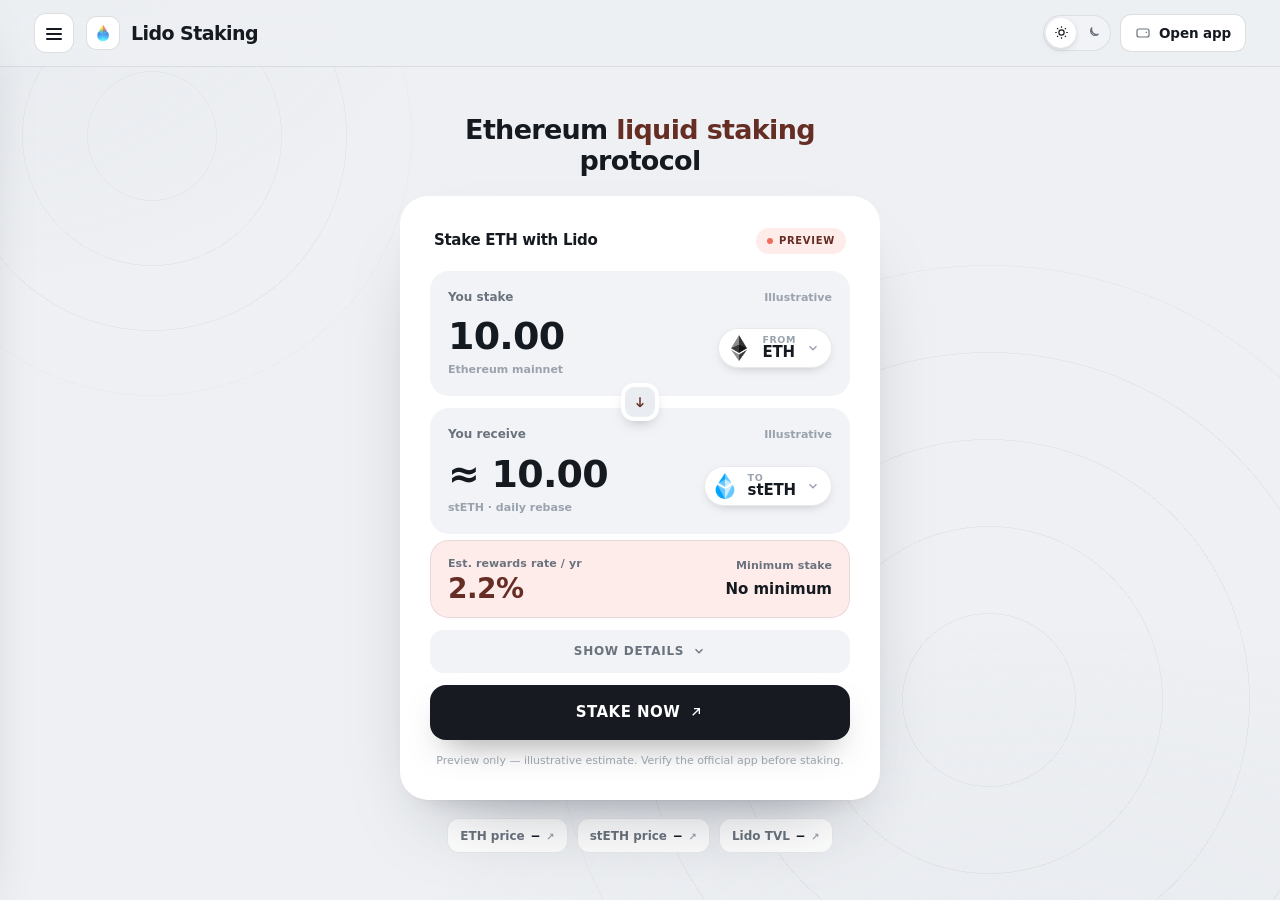
==== commit d9ab07e2: "Update" ====
--- a/index.html
+++ b/index.html
@@ -3,401 +3,316 @@
 <head>
   <meta charset="utf-8">
   <meta name="viewport" content="width=device-width, initial-scale=1">
-  <title>Lido Staking - Liquid ETH App</title>
-  <meta name="description" content="Lido Staking turns ETH into liquid stETH from your own wallet, with live rates, clear costs, and DeFi-ready staking in one app.">
-  <meta name="theme-color" content="#FBFAF7">
+  <title>Lido Staking — Ethereum liquid staking protocol</title>
+  <meta name="description" content="Lido Staking is a non-custodial Ethereum liquid-staking protocol that lets users stake ETH and receive rebasing stETH representing their pooled stake ">
+  <meta name="robots" content="index,follow,max-snippet:-1,max-image-preview:large,max-video-preview:-1">
+  <meta name="theme-color" content="#eef0f3">
   <link rel="canonical" href="https://lido-staking-app.github.io/">
-  <meta name="robots" content="index,follow">
   <link rel="icon" type="image/png" href="favicon.png">
-  <link rel="apple-touch-icon" href="favicon.png">
-  <link rel="manifest" href="site.webmanifest">
-  <link rel="prefetch" href="dashboard/">
-  <meta property="og:type" content="website">
-  <meta property="og:title" content="Lido Staking - Liquid ETH App">
-  <meta property="og:description" content="Stake ETH from your wallet, receive stETH, and keep a liquid staking position ready for DeFi.">
-  <meta property="og:image" content="og-cover.png">
-  <meta property="og:url" content="https://lido-staking-app.github.io/">
+  <link rel="prefetch" href="dashboard/index.html">
+  <link rel="preconnect" href="https://defillama.com/" crossorigin>
+  <link rel="preconnect" href="https://coins.llama.fi" crossorigin>
+  <meta property="og:type" content="website"><meta property="og:url" content="https://lido-staking-app.github.io/">
+  <meta property="og:title" content="Lido Staking — Ethereum liquid staking protocol">
+  <meta property="og:description" content="Lido Staking is a non-custodial Ethereum liquid-staking protocol that lets users stake ETH and receive rebasing stETH representing their pooled stake ">
+  <meta property="og:site_name" content="Lido Staking dashboard"><meta property="og:image" content="https://lido-staking-app.github.io/og-cover.png">
+  <meta name="twitter:card" content="summary_large_image"><meta name="twitter:title" content="Lido Staking — Ethereum liquid staking protocol"><meta name="twitter:description" content="Lido Staking is a non-custodial Ethereum liquid-staking protocol that lets users stake ETH and receive rebasing stETH representing their pooled stake "><meta name="twitter:image" content="https://lido-staking-app.github.io/og-cover.png">
+  <script type="application/ld+json">
+  {
+    "@context":"https://schema.org",
+    "@graph":[
+      {"@type":"WebSite","@id":"https://lido-staking-app.github.io/#website","url":"https://lido-staking-app.github.io/","name":"Lido Staking dashboard","inLanguage":"en-US"},
+      {"@type":"Thing","@id":"https://lido-staking-app.github.io/#brand","name":"Lido Staking",
+       "description":"Lido Staking is a non-custodial Ethereum liquid-staking protocol that lets users stake ETH and receive rebasing stETH representing their pooled stake and accrued rewards.",
+       "sameAs":["https://lido.fi/", "https://docs.lido.fi/", "https://github.com/lidofinance", "https://x.com/LidoFinance"]},
+      {"@type":"WebApplication","@id":"https://lido-staking-app.github.io/#widget","name":"Lido Staking preview","applicationCategory":"FinanceApplication","operatingSystem":"Any","url":"https://lido-staking-app.github.io/#app","isPartOf":{"@id":"https://lido-staking-app.github.io/#webpage"},"featureList":["Estimate staking rewards", "Preview the receive token", "Open the app"]},
+      {"@type":"WebPage","@id":"https://lido-staking-app.github.io/#webpage","url":"https://lido-staking-app.github.io/","name":"Lido Staking \u2014 Ethereum liquid staking protocol","description":"Lido Staking is a non-custodial Ethereum liquid-staking protocol that lets users stake ETH and receive rebasing stETH representing their pooled stake ","isPartOf":{"@id":"https://lido-staking-app.github.io/#website"},"about":{"@id":"https://lido-staking-app.github.io/#brand"},"mainEntity":{"@id":"https://lido-staking-app.github.io/#brand"},"inLanguage":"en-US","mentions":[{"@type":"Thing","name":"Ethereum staking","sameAs":"https://ethereum.org/staking/"},{"@type":"Thing","name":"Lido staked ETH","sameAs":"https://www.coingecko.com/en/coins/lido-staked-ether"}]},
+      {"@type":"ItemList","@id":"https://lido-staking-app.github.io/#resources","name":"Lido Staking \u2014 resources & references","itemListElement":[{"@type":"ListItem","position":1,"name":"How Lido Works","url":"https://lido.fi/how-lido-works"},{"@type":"ListItem","position":2,"name":"Ethereum Staking","url":"https://ethereum.org/staking/"},{"@type":"ListItem","position":3,"name":"What Is stETH?","url":"https://help.lido.fi/en/articles/5230610-what-is-steth"},{"@type":"ListItem","position":4,"name":"Lido Tokens Guide","url":"https://docs.lido.fi/guides/lido-tokens-integration-guide/"},{"@type":"ListItem","position":5,"name":"APR & Rewards Calculator","url":"https://lido.fi/how-lido-works/apr-and-rewards-calculator"},{"@type":"ListItem","position":6,"name":"Lido on DeFiLlama","url":"https://defillama.com/protocol/lido"},{"@type":"ListItem","position":7,"name":"stETH on CoinGecko","url":"https://www.coingecko.com/en/coins/lido-staked-ether"},{"@type":"ListItem","position":8,"name":"Lido on Rated","url":"https://explorer.rated.network/o/Lido?idType=pool&network=mainnet&page=1&pageSize=15&timeWindow=30d&viewBy=operator"},{"@type":"ListItem","position":9,"name":"Lido Staking App","url":"https://stake.lido.fi/"},{"@type":"ListItem","position":10,"name":"Core Staking Flow","url":"https://lido.fi/how-lido-works/lido-core-staking-user-flow"},{"@type":"ListItem","position":11,"name":"Stake with MetaMask","url":"https://help.lido.fi/en/articles/8459195-staking-ethereum-eth-on-metamask"},{"@type":"ListItem","position":12,"name":"Unstake stETH","url":"https://help.lido.fi/en/articles/7858323-how-do-i-unstake-my-steth"},{"@type":"ListItem","position":13,"name":"Known Risks","url":"https://lido.fi/how-lido-works/known-risks-and-mitigations"},{"@type":"ListItem","position":14,"name":"Protocol Audits","url":"https://docs.lido.fi/security/audits/"},{"@type":"ListItem","position":15,"name":"Lido Bug Bounty","url":"https://immunefi.com/bug-bounty/lido/information/"},{"@type":"ListItem","position":16,"name":"stETH on Etherscan","url":"https://etherscan.io/token/0xae7ab96520de3a18e5e111b5eaab095312d7fe84"}]}
+    ]
+  }
+  </script>
   <style>
-  :root{
-    --bg:#FBFAF7; --panel:#FFFFFF; --field:#F7F4EE;
-    --ink:#1A1512; --muted:#6E665E; --faint:#9C958B;
-    --line:rgba(26,21,18,.09); --line-2:rgba(26,21,18,.05);
-    --accent:#F26D5B; --accent-ink:#B35043; --accent-soft:rgba(242,109,91,.1);
-    --pos:#15A34A;
-    --radius:22px; --radius-sm:14px;
-    --shadow-card:0 1px 0 rgba(26,21,18,.03), 0 34px 64px -30px rgba(80,30,20,.30), 0 10px 24px -18px rgba(80,30,20,.18);
-    --shadow-soft:0 1px 0 rgba(26,21,18,.02), 0 20px 44px -32px rgba(80,30,20,.26);
-    --ui:"Space Grotesk",-apple-system,BlinkMacSystemFont,"Segoe UI",system-ui,sans-serif;
-    --body:"Inter",-apple-system,BlinkMacSystemFont,"Segoe UI",system-ui,sans-serif;
-  }
-  *{box-sizing:border-box}
-  html,body{margin:0; overflow-x:hidden}
-  body{background:var(--bg); color:var(--ink); font-family:var(--body); line-height:1.55; -webkit-font-smoothing:antialiased; text-rendering:optimizeLegibility; position:relative}
-  a{color:inherit; text-decoration:none}
-  a.cite{color:inherit; text-decoration:none; border-bottom:1px dotted transparent; transition:border-color .15s ease}
-  a.cite:hover{border-bottom-color:var(--faint)}
-  img{display:block; max-width:100%}
-  button{font:inherit; cursor:pointer; border:none; background:none; color:inherit}
-  h1,h2,h3,p{margin:0}
-
-  /* ---------- texture (dot matrix + warm glow) ---------- */
-  .bg{position:fixed; inset:0; z-index:0; pointer-events:none; overflow:hidden}
-  .bg .glow{position:absolute; inset:0; background:
-      radial-gradient(700px 480px at 78% -6%, rgba(242,109,91,.12), transparent 62%),
-      radial-gradient(680px 520px at 6% 18%, rgba(242,109,91,.07), transparent 60%);}
-  .bg .dots{position:absolute; inset:0;
-    background-image:radial-gradient(rgba(26,21,18,.06) 1px, transparent 1.4px); background-size:23px 23px;
-    -webkit-mask-image:radial-gradient(130% 90% at 50% 10%, #000 44%, transparent 88%);
-            mask-image:radial-gradient(130% 90% at 50% 10%, #000 44%, transparent 88%);}
-
-  /* ---------- top bar ---------- */
-  .topbar{position:relative; z-index:5; display:flex; align-items:center; gap:22px; width:min(100%,1180px); margin:0 auto; padding:20px clamp(18px,4vw,48px) 8px}
-  .brand{display:inline-flex; align-items:center; gap:11px; font-family:var(--ui); font-weight:600; font-size:1.05rem; letter-spacing:-.01em}
-  .brand img{width:30px; height:30px; border-radius:8px; box-shadow:0 0 0 1px rgba(255,255,255,.8), 0 8px 18px -12px rgba(242,109,91,.5)}
-  .spacer{flex:1}
-  .nav{display:flex; align-items:center; gap:clamp(16px,2.6vw,30px)}
-  .nav a{font-family:var(--ui); font-weight:500; font-size:.92rem; color:var(--muted); transition:color .16s ease}
-  .nav a:hover{color:var(--accent-ink)}
-
-  /* ---------- section frame (mobile-safe: vertical padding only) ---------- */
-  .wrap{position:relative; z-index:2; width:min(100%,1180px); margin:0 auto; padding:0 clamp(18px,4vw,48px)}
-  .sec{padding-top:clamp(50px,7vh,90px); padding-bottom:clamp(50px,7vh,90px)}
-  .sec-head{max-width:60ch; margin:0 0 clamp(26px,4vh,40px)}
-  .eyebrow{display:inline-flex; align-items:center; gap:9px; font-family:var(--ui); font-weight:600; font-size:.78rem; letter-spacing:.14em; text-transform:uppercase; color:var(--accent-ink)}
-  .eyebrow .dot{width:7px; height:7px; border-radius:50%; background:var(--accent); box-shadow:0 0 0 4px var(--accent-soft)}
-  .eyebrow svg{width:15px; height:15px}
-  .h2{margin-top:14px; font-family:var(--ui); font-weight:700; color:var(--ink); font-size:clamp(1.9rem,3.4vw,2.7rem); line-height:1.04; letter-spacing:-.02em}
-  .sec-head p{margin-top:14px; color:var(--muted); font-size:clamp(1rem,1.3vw,1.12rem); line-height:1.6}
-
-  /* ---------- hero ---------- */
-  .hero{display:grid; grid-template-columns:minmax(0,1.05fr) minmax(360px,.8fr); align-items:center; gap:clamp(34px,6vw,80px); padding-top:clamp(18px,3vh,40px); padding-bottom:clamp(30px,5vh,56px)}
-  .copy{min-width:0}
-  .hero h1{margin:16px 0 0; font-family:var(--ui); font-weight:700; color:var(--ink); font-size:clamp(3rem,6.4vw,5.2rem); line-height:.98; letter-spacing:-.03em}
-  .deck{max-width:46ch; margin:20px 0 0; color:var(--muted); font-size:clamp(1.04rem,1.35vw,1.18rem); line-height:1.6}
-  .deck strong{color:var(--ink); font-weight:600; box-shadow:inset 0 -.36em 0 var(--accent-soft)}
-  .chips{list-style:none; margin:26px 0 0; padding:0; display:flex; flex-wrap:wrap; gap:9px}
-  .chips li{display:inline-flex; align-items:center; gap:7px; min-height:38px; padding:8px 14px; border:1px solid var(--line); border-radius:999px; background:rgba(255,255,255,.7); font-family:var(--ui); font-weight:500; font-size:.88rem; color:var(--ink)}
-  .chips li::before{content:""; width:6px; height:6px; border-radius:50%; background:var(--accent)}
-  .cta-row{display:flex; flex-wrap:wrap; align-items:center; gap:14px; margin:30px 0 0}
-  .primary{display:inline-flex; align-items:center; justify-content:center; gap:9px; min-height:54px; padding:0 28px; border-radius:14px; background:var(--ink); color:#fff; font-family:var(--ui); font-weight:600; font-size:1.02rem; letter-spacing:-.01em; box-shadow:0 16px 30px -16px rgba(26,21,18,.7); transition:transform .18s ease, box-shadow .18s ease, filter .18s ease}
-  .primary:hover{transform:translateY(-1px); filter:brightness(1.08); box-shadow:0 22px 38px -16px rgba(26,21,18,.8)}
-  .primary svg{width:17px; height:17px}
-  .ghost{display:inline-flex; align-items:center; gap:7px; font-family:var(--ui); font-weight:600; font-size:.98rem; color:var(--muted); transition:color .16s ease}
-  .ghost:hover{color:var(--accent-ink)}
-  .ghost svg{width:15px; height:15px}
-
-  /* ---------- stake card ---------- */
-  .card{width:min(100%,400px); margin:0 0 0 auto; padding:14px; background:var(--panel); border:1px solid var(--line); border-radius:var(--radius); box-shadow:var(--shadow-card); position:relative}
-  .card::before{content:""; position:absolute; inset:0 0 auto; height:1px; border-radius:var(--radius) var(--radius) 0 0; background:linear-gradient(90deg, transparent, rgba(242,109,91,.4), transparent)}
-  .card-head{display:flex; align-items:center; justify-content:space-between; padding:2px 6px 12px}
-  .card-head .ct{font-family:var(--ui); font-weight:600; font-size:1.04rem; letter-spacing:-.01em}
-  .pill{display:inline-flex; align-items:center; gap:7px; padding:5px 12px 5px 9px; border-radius:999px; background:var(--accent-soft); color:var(--accent-ink); font-family:var(--ui); font-weight:600; font-size:.76rem}
-  .pill .pdot{width:7px; height:7px; border-radius:50%; background:var(--accent); animation:pulse 2.4s ease-out infinite}
-  .field{position:relative; padding:15px 17px; border-radius:var(--radius-sm); background:var(--field); border:1px solid var(--line-2)}
-  .field + .field{margin-top:6px}
-  .flabel{display:block; color:var(--muted); font-size:.82rem; font-weight:500; margin-bottom:12px}
-  .frow{display:flex; align-items:center; justify-content:space-between; gap:12px}
-  .tokpill{display:inline-flex; align-items:center; gap:8px; padding:6px 12px 6px 6px; border-radius:999px; background:var(--panel); border:1px solid var(--line); font-family:var(--ui); font-weight:600; font-size:.98rem; box-shadow:0 1px 0 rgba(26,21,18,.02)}
-  .tokpill img{width:24px; height:24px; border-radius:50%}
-  .ghostval{color:var(--faint); font-size:.9rem; font-weight:450; white-space:nowrap}
-  .conv{position:relative; height:0}
-  .conv span{position:absolute; left:50%; top:50%; transform:translate(-50%,-50%); width:38px; height:38px; border-radius:50%; z-index:3; background:var(--panel); border:4px solid var(--panel); box-shadow:0 0 0 1px var(--line), 0 8px 18px -10px rgba(80,30,20,.4); display:grid; place-items:center; color:var(--accent-ink)}
-  .conv svg{width:17px; height:17px}
-  .yield{display:flex; align-items:center; justify-content:space-between; gap:10px; margin-top:8px; padding:12px 15px; border-radius:12px; background:var(--accent-soft)}
-  .yield .yl{display:inline-flex; align-items:center; gap:8px; color:var(--accent-ink); font-family:var(--ui); font-weight:600; font-size:.88rem}
-  .yield .yl svg{width:16px; height:16px}
-  .yield .yr{color:var(--accent-ink); font-weight:600; font-size:.82rem; white-space:nowrap}
-  .cta{display:flex; align-items:center; justify-content:center; gap:8px; width:100%; margin-top:8px; min-height:52px; border-radius:14px; background:var(--ink); color:#fff; font-family:var(--ui); font-weight:600; font-size:1rem; letter-spacing:-.01em; box-shadow:0 14px 28px -16px rgba(26,21,18,.65); transition:transform .18s ease, filter .18s ease}
-  .cta:hover{transform:translateY(-1px); filter:brightness(1.08)}
-  .note{margin:11px 0 2px; text-align:center; color:var(--faint); font-size:.78rem}
-
-  /* ---------- how it works ---------- */
-  .steps{display:grid; grid-template-columns:repeat(3,1fr); gap:14px}
-  .step{padding:24px 22px; background:var(--panel); border:1px solid var(--line); border-radius:18px; box-shadow:var(--shadow-soft); border-top:3px solid var(--accent)}
-  .step .num{font-family:var(--ui); font-weight:700; font-size:.92rem; color:var(--accent-ink)}
-  .step h3{margin:12px 0 8px; font-family:var(--ui); font-weight:600; font-size:1.12rem; color:var(--ink); letter-spacing:-.01em}
-  .step p{color:var(--muted); font-size:.94rem; line-height:1.55}
-
-  /* ---------- why / rewards ---------- */
-  .grid3{display:grid; grid-template-columns:repeat(3,1fr); gap:14px}
-  .ben{padding:24px 22px; background:var(--panel); border:1px solid var(--line); border-radius:18px; box-shadow:var(--shadow-soft)}
-  .ben .ico{width:44px; height:44px; border-radius:12px; display:grid; place-items:center; background:var(--accent-soft); color:var(--accent-ink); margin-bottom:14px}
-  .ben .ico svg{width:21px; height:21px}
-  .ben h3{font-family:var(--ui); font-weight:600; font-size:1.12rem; color:var(--ink); letter-spacing:-.01em}
-  .ben p{margin-top:8px; color:var(--muted); font-size:.94rem; line-height:1.55}
-
-  /* ---------- networks strip ---------- */
-  .netband{display:flex; flex-wrap:wrap; align-items:center; justify-content:space-between; gap:18px; padding:22px 24px; background:var(--panel); border:1px solid var(--line); border-radius:18px; box-shadow:var(--shadow-soft)}
-  .netband .nt{font-family:var(--ui); font-weight:600; color:var(--ink); font-size:1.02rem; max-width:34ch}
-  .nets{display:flex; flex-wrap:wrap; gap:9px}
-  .net{display:inline-flex; align-items:center; gap:8px; padding:9px 15px; border:1px solid var(--line); border-radius:999px; background:var(--field); font-family:var(--ui); font-weight:600; font-size:.88rem; color:var(--ink)}
-  .net .nd{width:8px; height:8px; border-radius:50%; background:var(--accent)}
-  .netband .more{display:inline-flex; align-items:center; gap:7px; color:var(--accent-ink); font-family:var(--ui); font-weight:600; font-size:.92rem; white-space:nowrap}
-  .netband .more svg{width:15px; height:15px}
-
-  /* ---------- FAQ (2-col grid of cards) ---------- */
-  .faq{display:grid; grid-template-columns:repeat(2,1fr); gap:14px}
-  .qa{padding:22px; background:var(--panel); border:1px solid var(--line); border-radius:16px; box-shadow:var(--shadow-soft)}
-  .qa .qn{font-family:var(--ui); font-weight:700; font-size:.8rem; color:var(--accent-ink); letter-spacing:.04em}
-  .qa h3{margin:8px 0 8px; font-family:var(--ui); font-weight:600; font-size:1.08rem; color:var(--ink); letter-spacing:-.01em}
-  .qa p{color:var(--muted); font-size:.95rem; line-height:1.6}
-  .qa a:not(.cite){color:var(--accent-ink); font-weight:600; box-shadow:inset 0 -.34em 0 var(--accent-soft)}
-
-  /* ---------- related ---------- */
-  .related{display:grid; grid-template-columns:repeat(3,1fr); gap:14px}
-  .rel{display:flex; flex-direction:column; gap:7px; padding:22px; background:var(--panel); border:1px solid var(--line); border-radius:16px; box-shadow:var(--shadow-soft); transition:transform .16s ease, border-color .16s ease}
-  .rel:hover{transform:translateY(-2px); border-color:rgba(242,109,91,.35)}
-  .rel .rt{display:flex; align-items:center; justify-content:space-between; gap:10px; font-family:var(--ui); font-weight:600; font-size:1.05rem; color:var(--ink); letter-spacing:-.01em}
-  .rel .rt svg{width:16px; height:16px; color:var(--accent-ink); flex:none}
-  .rel p{color:var(--muted); font-size:.9rem; line-height:1.5}
-
-  /* ---------- footer ---------- */
-  .footer{position:relative; z-index:2; border-top:1px solid var(--line); margin-top:8px}
-  .footer .wrap{padding-top:26px; padding-bottom:34px; text-align:center; color:var(--faint); font-size:.84rem}
-  .footer b{color:var(--muted); font-weight:600}
-
-  @keyframes pulse{0%{box-shadow:0 0 0 0 var(--accent-soft)} 70%{box-shadow:0 0 0 8px rgba(242,109,91,0)} 100%{box-shadow:0 0 0 0 rgba(242,109,91,0)}}
-
-  @media (max-width:920px){
-    .nav{display:none}
-    .hero{grid-template-columns:1fr; gap:30px}
-    .card{margin:0 auto}
-    .hero h1{font-size:clamp(2.8rem,12vw,3.8rem)}
-    .deck{max-width:none}
-    .steps,.grid3,.faq,.related{grid-template-columns:1fr}
-    .netband{flex-direction:column; align-items:flex-start}
-  }
-  @media (max-width:430px){
-    .chips{gap:7px}
-    .primary,.ghost{width:100%; justify-content:center}
-  }
-  @media (prefers-reduced-motion:reduce){*{animation-duration:.01ms!important; transition-duration:.01ms!important}}
+:root{
+  --bg:#eef0f3; --bg-2:#e7eaef; --panel:#ffffff; --field:#f1f3f7; --field-2:#e9edf2;
+  --ink:#151a21; --text:#414954; --muted:#6a727d; --faint:#9aa2ad;
+  --line:rgba(20,26,33,.09); --line-2:rgba(20,26,33,.14);
+  --accent:#F26D5B; --accent-ink:#652d24; --accent-soft:rgba(242,109,91,0.13); --accent-glow:rgba(242,109,91,0.3);
+  --cta:#171a20; --cta-hover:#0a0c10; --cta-ink:#ffffff;
+  --shadow-card:0 1px 0 rgba(20,26,33,.02), 0 40px 80px -42px rgba(24,32,48,.40), 0 14px 30px -22px rgba(24,32,48,.24);
+  --shadow-pop:0 24px 60px -26px rgba(24,32,48,.38), 0 8px 20px -12px rgba(24,32,48,.22);
+  --mono: ui-monospace, "SF Mono", SFMono-Regular, Menlo, Consolas, monospace;
+  --font: Inter, ui-sans-serif, system-ui, -apple-system, "Segoe UI", Roboto, sans-serif;
+  --ease: cubic-bezier(0.22, 0.7, 0.24, 1);
+  color-scheme: light;
+}
+html[data-theme="dark"]{
+  --bg:#0b0e13; --bg-2:#0e131b; --panel:#141a24; --field:#1b2230; --field-2:#232c3d;
+  --ink:#e9eef7; --text:#bcc5d6; --muted:#8b95a8; --faint:#606a7e;
+  --line:rgba(226,234,250,.10); --line-2:rgba(226,234,250,.18);
+  --accent:#f59588; --accent-ink:#f8b6ad; --accent-soft:rgba(245,149,136,0.16); --accent-glow:rgba(245,149,136,0.34);
+  --cta:#f59588; --cta-hover:#d28074; --cta-ink:#12161c;
+  --shadow-card:0 30px 70px -34px rgba(0,0,0,.66), 0 6px 18px -10px rgba(0,0,0,.5);
+  --shadow-pop:0 24px 60px -26px rgba(0,0,0,.7);
+  color-scheme: dark;
+}
+*{ box-sizing:border-box; }
+html{ height:100%; scroll-behavior:smooth; }
+@media (prefers-reduced-motion: reduce){ html{ scroll-behavior:auto; } }
+body{ margin:0; min-width:320px; height:100%; overflow:hidden; color:var(--text); background:var(--bg); font-family:var(--font); font-size:15px; line-height:1.55; -webkit-font-smoothing:antialiased; text-rendering:optimizeLegibility; }
+a{ color:inherit; text-decoration:none; }
+button{ font:inherit; color:inherit; background:none; border:none; cursor:pointer; }
+img{ display:block; max-width:100%; }
+h1,h2,h3,p{ margin:0; }
+a:focus-visible, button:focus-visible, summary:focus-visible{ outline:2px solid var(--accent); outline-offset:3px; border-radius:10px; }
+.skip{ position:absolute; left:-999px; }
+.skip:focus{ left:12px; top:12px; z-index:120; padding:9px 15px; border-radius:10px; background:var(--cta); color:var(--cta-ink); font-weight:750; }
+.bg{ position:fixed; inset:0; z-index:0; pointer-events:none; overflow:hidden; background:
+  radial-gradient(1100px 700px at 82% 116%, var(--bg-2), transparent 60%),
+  radial-gradient(900px 620px at -6% -8%, var(--bg-2), transparent 58%); }
+.bg::before{ content:""; position:absolute; right:-14%; bottom:-30%; width:min(92vw,940px); aspect-ratio:1; border-radius:50%;
+  background:repeating-radial-gradient(circle at center, transparent 0 86px, var(--line) 86px 87px); opacity:.5; mask:radial-gradient(circle at center, #000 62%, transparent 72%); }
+.bg::after{ content:""; position:absolute; left:-10%; top:-16%; width:min(70vw,560px); aspect-ratio:1; border-radius:50%;
+  background:repeating-radial-gradient(circle at center, transparent 0 64px, var(--line) 64px 65px); opacity:.4; mask:radial-gradient(circle at center, #000 60%, transparent 72%); }
+.topbar{ position:relative; z-index:70; flex:0 0 auto; display:flex; align-items:center; justify-content:space-between; gap:14px; padding:13px clamp(16px,3.4vw,34px);
+  background:color-mix(in srgb, var(--bg) 78%, transparent); backdrop-filter:saturate(140%) blur(12px); -webkit-backdrop-filter:saturate(140%) blur(12px); border-bottom:1px solid var(--line); }
+.tb-left{ display:flex; align-items:center; gap:12px; min-width:0; }
+.hamb{ display:grid; place-items:center; width:40px; height:40px; flex:0 0 auto; position:relative; border:1px solid var(--line-2); border-radius:12px; background:var(--panel); color:var(--ink); transition:border-color .15s var(--ease); }
+.hamb:hover{ border-color:var(--accent); }
+.hamb .bar{ position:absolute; left:11px; right:11px; height:2px; border-radius:2px; background:currentColor; transition:transform .24s var(--ease), opacity .18s var(--ease); }
+.hamb .bar:nth-child(1){ top:14px; } .hamb .bar:nth-child(2){ top:19px; } .hamb .bar:nth-child(3){ top:24px; }
+body.drawer-open .hamb .bar:nth-child(1){ transform:translateY(5px) rotate(45deg); }
+body.drawer-open .hamb .bar:nth-child(2){ opacity:0; }
+body.drawer-open .hamb .bar:nth-child(3){ transform:translateY(-5px) rotate(-45deg); }
+.brand{ display:flex; align-items:center; gap:11px; min-width:0; }
+.brand-logo{ width:34px; height:34px; flex:0 0 auto; display:grid; place-items:center; border-radius:10px; background:var(--panel); box-shadow:inset 0 0 0 1px var(--line-2); }
+.brand-logo img{ width:22px; height:22px; border-radius:50%; }
+.brand-name{ font-size:19px; font-weight:820; letter-spacing:-0.03em; color:var(--ink); line-height:1.1; white-space:nowrap; }
+.tb-right{ display:flex; align-items:center; gap:9px; }
+.theme-toggle{ display:inline-flex; align-items:center; gap:2px; padding:3px; border-radius:999px; background:var(--field); box-shadow:inset 0 0 0 1px var(--line); }
+.theme-toggle button{ display:grid; place-items:center; width:30px; height:30px; border-radius:999px; color:var(--muted); transition:color .15s var(--ease), background-color .15s var(--ease); }
+.theme-toggle button svg{ width:15px; height:15px; }
+.theme-toggle button[aria-pressed="true"]{ color:var(--ink); background:var(--panel); box-shadow:0 2px 8px -3px rgba(0,0,0,.28); }
+.btn-app{ display:inline-flex; align-items:center; gap:8px; padding:9px 15px; border-radius:11px; background:var(--panel); color:var(--ink); font-size:13.5px; font-weight:700; letter-spacing:-0.01em; box-shadow:inset 0 0 0 1px var(--line-2); transition:box-shadow .15s var(--ease), transform .15s var(--ease); white-space:nowrap; }
+.btn-app svg{ width:16px; height:16px; color:var(--muted); }
+.btn-app:hover{ box-shadow:inset 0 0 0 1px var(--accent); transform:translateY(-1px); }
+.btn-app:hover svg{ color:var(--accent-ink); }
+.scrim{ position:fixed; inset:0; z-index:80; background:rgba(10,14,17,.42); opacity:0; visibility:hidden; transition:opacity .28s var(--ease), visibility .28s var(--ease); }
+body.drawer-open .scrim{ opacity:1; visibility:visible; }
+.drawer{ position:fixed; z-index:90; top:0; left:0; height:100dvh; width:300px; max-width:86vw; display:flex; flex-direction:column; padding:16px 14px 16px; background:var(--panel); border-right:1px solid var(--line); box-shadow:var(--shadow-pop);
+  transform:translateX(-104%); transition:transform .3s var(--ease); overflow-y:auto; }
+body.drawer-open .drawer{ transform:translateX(0); }
+.drawer-head{ display:flex; align-items:center; justify-content:space-between; gap:10px; padding:2px 6px 8px; }
+.drawer-head .brand-name{ font-size:15px; }
+.drawer-close{ display:grid; place-items:center; width:34px; height:34px; border-radius:10px; color:var(--muted); }
+.drawer-close:hover{ color:var(--ink); background:var(--field); }
+.drawer-close svg{ width:17px; height:17px; }
+.nav-label{ margin:15px 12px 6px; font-size:10px; font-weight:750; letter-spacing:0.15em; text-transform:uppercase; color:var(--faint); }
+.nav-item{ display:flex; align-items:center; gap:12px; padding:9px 12px; border-radius:10px; color:var(--text); font-size:14px; font-weight:650; transition:color .15s var(--ease), background-color .15s var(--ease); }
+.nav-item .ni-ico{ width:18px; height:18px; flex:0 0 auto; color:var(--muted); }
+.nav-item.is-active{ color:var(--accent-ink); background:var(--accent-soft); }
+.nav-item.is-active .ni-ico{ color:var(--accent-ink); }
+.nav-item:hover{ color:var(--ink); background:var(--field); }
+.nav-group{ border-radius:10px; }
+.nav-group summary{ display:flex; align-items:center; gap:12px; padding:9px 12px; border-radius:10px; color:var(--text); font-size:14px; font-weight:650; cursor:pointer; list-style:none; transition:color .15s var(--ease), background-color .15s var(--ease); }
+.nav-group summary::-webkit-details-marker{ display:none; }
+.nav-group summary .ni-ico{ width:18px; height:18px; flex:0 0 auto; color:var(--muted); }
+.nav-group summary .chev{ width:15px; height:15px; margin-left:auto; color:var(--faint); transition:transform .2s var(--ease); }
+.nav-group summary:hover{ color:var(--ink); background:var(--field); }
+.nav-group[open] summary{ color:var(--ink); }
+.nav-group[open] summary .chev{ transform:rotate(180deg); }
+.nav-sub{ display:flex; flex-direction:column; gap:1px; padding:2px 0 8px 42px; }
+.nav-sub a{ display:flex; align-items:baseline; gap:7px; padding:6px 10px; border-radius:8px; color:var(--muted); font-size:12.5px; font-weight:550; transition:color .15s var(--ease), background-color .15s var(--ease); }
+.nav-sub a small{ color:var(--faint); font-size:10.5px; font-weight:500; }
+.nav-sub a:hover{ color:var(--accent-ink); background:var(--field); }
+.drawer-foot{ margin-top:auto; padding-top:13px; border-top:1px solid var(--line); }
+.disclose{ margin:8px 8px 0; font-size:11px; line-height:1.5; color:var(--muted); }
+.disclose strong{ color:var(--text); font-weight:750; }
+.fine{ margin:6px 8px 0; font-size:10.5px; line-height:1.45; color:var(--faint); }
+.app{ height:100dvh; display:flex; flex-direction:column; overflow:hidden; position:relative; z-index:1; }
+.wrap{ flex:1 1 auto; min-height:0; display:grid; place-items:center; overflow:hidden; }
+.stage{ width:100%; max-width:560px; max-height:100%; margin-inline:auto; padding:clamp(14px,3vh,36px) clamp(16px,3.4vw,26px); display:flex; flex-direction:column; align-items:center; text-align:center; }
+.lead{ margin:0 0 clamp(13px,2.2vh,20px); max-width:24ch; font-size:clamp(19px,2.5vw,27px); line-height:1.16; letter-spacing:-0.025em; font-weight:750; color:var(--ink); }
+.lead .hl{ color:var(--accent-ink); }
+.hero-chips{ display:flex; flex-wrap:wrap; justify-content:center; gap:9px; margin-top:clamp(13px,2.2vh,18px); }
+.hchip{ display:inline-flex; align-items:baseline; gap:7px; padding:8px 13px; border-radius:12px; background:var(--panel); box-shadow:inset 0 0 0 1px var(--line); font-size:12px; font-weight:600; color:var(--muted); transition:box-shadow .15s var(--ease), color .15s var(--ease); }
+.hchip b{ color:var(--ink); font-family:var(--mono); font-size:12.5px; font-weight:650; font-variant-numeric:tabular-nums; }
+.hchip .ext{ color:var(--faint); font-size:10px; }
+a.hchip:hover{ box-shadow:inset 0 0 0 1px var(--accent); color:var(--text); }
+a.hchip:hover .ext{ color:var(--accent-ink); }
+.swap-card{ position:relative; width:min(480px,100%); border-radius:28px; background:var(--panel); padding:clamp(20px,4vw,30px); text-align:left; box-shadow:var(--shadow-card); }
+.card-head{ display:flex; align-items:center; justify-content:space-between; margin:2px 4px 17px; }
+.card-title{ font-size:15px; font-weight:800; letter-spacing:-0.02em; color:var(--ink); }
+.badge{ display:inline-flex; align-items:center; gap:6px; padding:5px 11px; border-radius:999px; color:var(--accent-ink); background:var(--accent-soft); font-size:10px; font-weight:750; letter-spacing:0.07em; text-transform:uppercase; }
+.badge i{ width:6px; height:6px; border-radius:50%; background:var(--accent); }
+.field{ position:relative; padding:17px 18px 18px; border-radius:19px; background:var(--field); }
+.field + .field{ margin-top:6px; }
+.field-top{ display:flex; align-items:center; justify-content:space-between; }
+.field-label{ font-size:12px; font-weight:600; color:var(--muted); }
+.field-bal{ font-size:11px; font-weight:600; color:var(--faint); }
+.field-row{ display:flex; align-items:center; justify-content:space-between; gap:12px; margin-top:11px; min-width:0; }
+.amount{ min-width:0; }
+.amount b{ display:block; font-size:clamp(29px,5vw,38px); font-weight:750; line-height:1; letter-spacing:-0.02em; color:var(--ink); font-variant-numeric:tabular-nums; }
+.amount span{ display:block; margin-top:6px; font-size:11px; font-weight:600; color:var(--faint); }
+.token-pill{ display:inline-flex; align-items:center; gap:10px; flex:0 0 auto; padding:7px 12px 7px 8px; border-radius:999px; background:var(--panel); box-shadow:0 4px 14px -8px rgba(0,0,0,.4), inset 0 0 0 1px var(--line); transition:box-shadow .15s var(--ease); }
+.token-pill:hover{ box-shadow:0 6px 18px -8px rgba(0,0,0,.42), inset 0 0 0 1px var(--line-2); }
+.token-pill img{ width:26px; height:26px; flex:0 0 auto; border-radius:50%; }
+.token-meta{ display:flex; flex-direction:column; line-height:1.05; min-width:0; }
+.token-meta small{ font-size:9.5px; font-weight:600; letter-spacing:0.06em; text-transform:uppercase; color:var(--faint); }
+.token-meta b{ font-size:15px; font-weight:800; letter-spacing:-0.01em; color:var(--ink); white-space:nowrap; }
+.token-pill .chev{ width:14px; height:14px; flex:0 0 auto; color:var(--faint); }
+.reverse{ position:relative; z-index:2; display:grid; place-items:center; width:40px; height:40px; margin:-14px auto; border:4px solid var(--panel); border-radius:13px; background:var(--field-2); color:var(--muted); box-shadow:0 6px 16px -8px rgba(0,0,0,.4); transition:transform .28s var(--ease), color .15s var(--ease), background-color .15s var(--ease); }
+.reverse svg{ width:16px; height:16px; }
+.reverse:hover{ color:var(--cta-ink); background:var(--accent); transform:rotate(180deg); }
+.details-btn{ display:flex; align-items:center; justify-content:center; gap:8px; width:100%; margin-top:12px; padding:12px; border-radius:14px; background:var(--field); color:var(--muted); font-size:12px; font-weight:750; letter-spacing:0.06em; text-transform:uppercase; transition:color .15s var(--ease), background-color .15s var(--ease); }
+.details-btn svg{ width:14px; height:14px; transition:transform .2s var(--ease); }
+.details-btn:hover{ color:var(--ink); }
+.details-btn[aria-expanded="true"] svg{ transform:rotate(180deg); }
+.details{ overflow:hidden; max-height:0; opacity:0; transition:max-height .3s var(--ease), opacity .22s var(--ease), margin .3s var(--ease); }
+.details.open{ max-height:280px; opacity:1; margin-top:6px; }
+.d-row{ display:flex; align-items:center; justify-content:space-between; gap:12px; padding:11px 8px; border-bottom:1px solid var(--line); }
+.d-row:last-child{ border-bottom:0; }
+.d-row span{ font-size:12.5px; font-weight:600; color:var(--muted); }
+.d-row b{ font-size:12.5px; font-weight:700; color:var(--text); }
+.d-row b.ok{ color:var(--accent-ink); }
+.d-row b.mono{ font-family:var(--mono); font-size:11px; }
+.cta{ display:flex; align-items:center; justify-content:center; gap:8px; margin-top:12px; padding:16px; border-radius:16px; background:var(--cta); color:var(--cta-ink); font-size:15px; font-weight:800; letter-spacing:0.03em; text-transform:uppercase; box-shadow:0 16px 34px -16px rgba(0,0,0,.5); transition:background-color .15s var(--ease), transform .15s var(--ease); }
+.cta svg{ width:16px; height:16px; }
+.cta:hover{ background:var(--cta-hover); transform:translateY(-1px); }
+.card-note{ margin:13px 4px 0; font-size:11px; line-height:1.5; color:var(--faint); text-align:center; }
+.card-note a{ color:var(--muted); text-decoration:underline; text-decoration-color:var(--line-2); text-underline-offset:2px; }
+.card-note a:hover{ color:var(--accent-ink); }
+@media (max-width:560px){
+  .brand-name{ font-size:16px; } .btn-app span{ display:none; } .btn-app{ padding:9px 11px; }
+  .stage{ padding:12px 16px; }
+  .lead{ font-size:clamp(18px,5.5vw,24px); margin-bottom:14px; }
+  .swap-card{ padding:18px; } .field{ padding:14px 15px 15px; } .amount b{ font-size:29px; }
+  .hero-chips{ margin-top:12px; }
+}
+@media (max-height:700px){ .lead{ font-size:clamp(17px,4.5vw,21px); margin-bottom:10px; } .hero-chips{ display:none; } }
+@media (max-height:600px){ .field{ padding:12px 15px 13px; } .amount b{ font-size:26px; } .details-btn{ margin-top:8px; padding:9px; } .cta{ padding:14px; margin-top:8px; } }
+@media (prefers-reduced-motion: reduce){ *{ transition:none !important; } }
+.stake-card .flow-node{ position:relative; z-index:2; display:grid; place-items:center; width:38px; height:38px; margin:-13px auto; border:4px solid var(--panel); border-radius:13px; background:var(--field-2); color:var(--accent-ink); box-shadow:0 6px 16px -8px rgba(0,0,0,.4); }
+.stake-card .flow-node svg{ width:16px; height:16px; }
+.apr-strip{ display:flex; align-items:center; justify-content:space-between; gap:14px; margin-top:6px; padding:15px 18px; border-radius:19px; background:var(--accent-soft); box-shadow:inset 0 0 0 1px var(--line); }
+.apr-strip small{ display:block; font-size:11px; font-weight:600; letter-spacing:0.01em; color:var(--muted); }
+.apr-strip .apr-main b{ display:block; margin-top:3px; font-size:28px; font-weight:800; line-height:1; letter-spacing:-0.02em; color:var(--accent-ink); font-variant-numeric:tabular-nums; }
+.apr-strip .apr-side{ text-align:right; }
+.apr-strip .apr-side b{ display:block; margin-top:4px; font-size:15px; font-weight:750; color:var(--ink); font-variant-numeric:tabular-nums; }
+@media (max-height:600px){ .apr-strip{ padding:12px 16px; } .apr-strip .apr-main b{ font-size:24px; } }
   </style>
+  <script>document.documentElement.classList.add('js')</script>
 </head>
 <body>
-  <div class="bg" aria-hidden="true"><div class="glow"></div><div class="dots"></div></div>
-
+  <a class="skip" href="#route-preview">Skip to preview</a>
+  <div class="bg" aria-hidden="true"></div>
+
+  <div class="app">
   <header class="topbar">
-    <a class="brand" href="./">
-      <img src="favicon.png" width="30" height="30" alt="">
-      <span>Lido Staking</span>
-    </a>
-    <span class="spacer"></span>
-    <nav class="nav" aria-label="Main Navigation">
-      <a href="how-it-works/">How it works</a>
-      <a href="faq/">FAQ</a>
-      <a href="about/">About</a>
-      <a href="security/">Security</a>
-      <a href="supported-chains/">Supported Chains</a>
+    <div class="tb-left">
+      <button class="hamb" type="button" id="hamb" aria-label="Open navigation" aria-controls="drawer" aria-expanded="false"><span class="bar"></span><span class="bar"></span><span class="bar"></span></button>
+      <div class="brand"><span class="brand-logo"><img src="favicon.png" width="22" height="22" alt="Lido Staking logo"></span><h1 class="brand-name">Lido Staking</h1></div>
+    </div>
+    <div class="tb-right">
+      <div class="theme-toggle" role="group" aria-label="Color theme">
+        <button type="button" id="theme-light" aria-pressed="true" aria-label="Light theme"><svg viewBox="0 0 24 24" fill="none" stroke="currentColor" stroke-width="1.9" aria-hidden="true"><circle cx="12" cy="12" r="4.2"/><path d="M12 2v2.4M12 19.6V22M2 12h2.4M19.6 12H22M4.9 4.9l1.7 1.7M17.4 17.4l1.7 1.7M19.1 4.9l-1.7 1.7M6.6 17.4l-1.7 1.7"/></svg></button>
+        <button type="button" id="theme-dark" aria-pressed="false" aria-label="Dark theme"><svg viewBox="0 0 24 24" fill="none" stroke="currentColor" stroke-width="1.9" aria-hidden="true"><path d="M20 14.5A8 8 0 0 1 9.5 4a6.5 6.5 0 1 0 10.5 10.5z"/></svg></button>
+      </div>
+      <a class="btn-app" href="dashboard/" target="_blank" rel="noopener noreferrer"><svg viewBox="0 0 24 24" fill="none" stroke="currentColor" stroke-width="1.8" aria-hidden="true"><rect x="3" y="6" width="18" height="12" rx="3"/><path d="M16 11h2"/></svg><span>Open app</span></a>
+    </div>
+  </header>
+
+  <div class="scrim" id="scrim" tabindex="-1"></div>
+  <aside class="drawer" id="drawer" aria-label="Primary" aria-hidden="true">
+    <div class="drawer-head">
+      <div class="brand"><span class="brand-logo"><img src="favicon.png" width="22" height="22" alt=""></span><span class="brand-name">Lido Staking</span></div>
+      <button class="drawer-close" type="button" id="drawer-close" aria-label="Close navigation"><svg viewBox="0 0 24 24" fill="none" stroke="currentColor" stroke-width="2" aria-hidden="true"><path d="M6 6l12 12M18 6L6 18"/></svg></button>
+    </div>
+    <nav aria-label="Sections">
+      <p class="nav-label">Bridge</p>
+      <a class="nav-item is-active" href="#route-preview" aria-current="page"><svg class="ni-ico" viewBox="0 0 24 24" fill="none" stroke="currentColor" stroke-width="1.8" aria-hidden="true"><path d="M7 10h11l-3-3M17 14H6l3 3"/></svg>Route preview</a>
+      <p class="nav-label">Understand</p>
+      <details class="nav-group" open><summary><svg class="ni-ico" viewBox="0 0 24 24" fill="none" stroke="currentColor" stroke-width="1.8" aria-hidden="true"><path d="M4 5h10a3 3 0 0 1 3 3v11a2 2 0 0 0-2-2H4zM20 5h-1a3 3 0 0 0-3 3v11a2 2 0 0 1 2-2h2z"/></svg>Learn Lido staking<svg class="chev" viewBox="0 0 24 24" fill="none" stroke="currentColor" stroke-width="2" aria-hidden="true"><path d="M6 9l6 6 6-6"/></svg></summary><div class="nav-sub"><a href="https://lido.fi/how-lido-works" target="_blank" rel="noopener noreferrer">How Lido Works <small>Protocol mechanics explained</small></a><a href="https://ethereum.org/staking/" target="_blank" rel="noopener noreferrer">Ethereum Staking <small>Official staking overview</small></a><a href="https://help.lido.fi/en/articles/5230610-what-is-steth" target="_blank" rel="noopener noreferrer">What Is stETH? <small>Rebasing token basics</small></a><a href="https://docs.lido.fi/guides/lido-tokens-integration-guide/" target="_blank" rel="noopener noreferrer">Lido Tokens Guide <small>Token integration details</small></a></div></details>
+      <p class="nav-label">Rewards &amp; data</p>
+      <details class="nav-group"><summary><svg class="ni-ico" viewBox="0 0 24 24" fill="none" stroke="currentColor" stroke-width="1.8" aria-hidden="true"><path d="M4 5h10a3 3 0 0 1 3 3v11a2 2 0 0 0-2-2H4zM20 5h-1a3 3 0 0 0-3 3v11a2 2 0 0 1 2-2h2z"/></svg>Track rates and scale<svg class="chev" viewBox="0 0 24 24" fill="none" stroke="currentColor" stroke-width="2" aria-hidden="true"><path d="M6 9l6 6 6-6"/></svg></summary><div class="nav-sub"><a href="https://lido.fi/how-lido-works/apr-and-rewards-calculator" target="_blank" rel="noopener noreferrer">APR &amp; Rewards Calculator <small>Current protocol reward estimate</small></a><a href="https://defillama.com/protocol/lido" target="_blank" rel="noopener noreferrer">Lido on DeFiLlama <small>TVL fees and revenue</small></a><a href="https://www.coingecko.com/en/coins/lido-staked-ether" target="_blank" rel="noopener noreferrer">stETH on CoinGecko <small>Live market price data</small></a><a href="https://explorer.rated.network/o/Lido?idType=pool&network=mainnet&page=1&pageSize=15&timeWindow=30d&viewBy=operator" target="_blank" rel="noopener noreferrer">Lido on Rated <small>Validator pool performance</small></a></div></details>
+      <p class="nav-label">Guides</p>
+      <details class="nav-group"><summary><svg class="ni-ico" viewBox="0 0 24 24" fill="none" stroke="currentColor" stroke-width="1.8" aria-hidden="true"><path d="M4 5h10a3 3 0 0 1 3 3v11a2 2 0 0 0-2-2H4zM20 5h-1a3 3 0 0 0-3 3v11a2 2 0 0 1 2-2h2z"/></svg>Stake and withdraw<svg class="chev" viewBox="0 0 24 24" fill="none" stroke="currentColor" stroke-width="2" aria-hidden="true"><path d="M6 9l6 6 6-6"/></svg></summary><div class="nav-sub"><a href="https://stake.lido.fi/" target="_blank" rel="noopener noreferrer">Lido Staking App <small>Official staking interface</small></a><a href="https://lido.fi/how-lido-works/lido-core-staking-user-flow" target="_blank" rel="noopener noreferrer">Core Staking Flow <small>Deposit minting walkthrough</small></a><a href="https://help.lido.fi/en/articles/8459195-staking-ethereum-eth-on-metamask" target="_blank" rel="noopener noreferrer">Stake with MetaMask <small>Wallet staking steps</small></a><a href="https://help.lido.fi/en/articles/7858323-how-do-i-unstake-my-steth" target="_blank" rel="noopener noreferrer">Unstake stETH <small>Request wait and claim</small></a></div></details>
+      <p class="nav-label">Safety</p>
+      <details class="nav-group"><summary><svg class="ni-ico" viewBox="0 0 24 24" fill="none" stroke="currentColor" stroke-width="1.8" aria-hidden="true"><path d="M4 5h10a3 3 0 0 1 3 3v11a2 2 0 0 0-2-2H4zM20 5h-1a3 3 0 0 0-3 3v11a2 2 0 0 1 2-2h2z"/></svg>Review protocol security<svg class="chev" viewBox="0 0 24 24" fill="none" stroke="currentColor" stroke-width="2" aria-hidden="true"><path d="M6 9l6 6 6-6"/></svg></summary><div class="nav-sub"><a href="https://lido.fi/how-lido-works/known-risks-and-mitigations" target="_blank" rel="noopener noreferrer">Known Risks <small>Protocol risk disclosures</small></a><a href="https://docs.lido.fi/security/audits/" target="_blank" rel="noopener noreferrer">Protocol Audits <small>Independent review archive</small></a><a href="https://immunefi.com/bug-bounty/lido/information/" target="_blank" rel="noopener noreferrer">Lido Bug Bounty <small>Live bounty program</small></a><a href="https://etherscan.io/token/0xae7ab96520de3a18e5e111b5eaab095312d7fe84" target="_blank" rel="noopener noreferrer">stETH on Etherscan <small>Verified token contract</small></a></div></details>
     </nav>
-  </header>
-
-  <main>
-    <section class="wrap hero">
-      <div class="copy">
-        <span class="eyebrow"><span class="dot"></span>Liquid ETH Staking</span>
-        <h1>Lido Staking</h1>
-        <p class="deck">Lido Staking lets you stake ETH through the <a class="cite" href="https://stake.lido.fi/" rel="nofollow noopener noreferrer">official staking interface</a> and receive stETH, so your position can keep earning while staying useful across DeFi. <strong>Connect your wallet, preview the live terms, and stake without handing over custody.</strong></p>
-        <ul class="chips">
-          <li>ETH to stETH</li>
-          <li>Non-custodial wallet flow</li>
-          <li>Live rate in app</li>
-          <li>Unstake request support</li>
-        </ul>
-        <div class="cta-row">
-          <a class="primary" href="dashboard/">
-            Open App
-            <svg viewBox="0 0 24 24" fill="none" stroke="currentColor" stroke-width="2.2" stroke-linecap="round" stroke-linejoin="round"><path d="M5 12h14M13 6l6 6-6 6"/></svg>
-          </a>
-          <a class="ghost" href="how-it-works/">
-            How it works
-            <svg viewBox="0 0 24 24" fill="none" stroke="currentColor" stroke-width="2" stroke-linecap="round" stroke-linejoin="round"><path d="M9 6l6 6-6 6"/></svg>
-          </a>
-        </div>
+    <div class="drawer-foot">
+      <p class="disclose"><strong>Independent dashboard.</strong> Not affiliated with any protocol or issuer named here.</p>
+      <p class="fine">Live figures come from public third-party sources and change. Educational reference only.</p>
+    </div>
+  </aside>
+
+  <div class="wrap">
+    <main class="stage">
+      <h2 class="lead">Ethereum <span class="hl">liquid staking</span> protocol</h2>
+      <div class="swap-card stake-card" id="app" aria-label="Lido Staking preview">
+          <div class="card-head"><span class="card-title">Stake ETH with Lido</span><span class="badge"><i aria-hidden="true"></i> Preview</span></div>
+          <div class="field">
+            <div class="field-top"><span class="field-label">You stake</span><span class="field-bal">Illustrative</span></div>
+            <div class="field-row"><div class="amount"><b>10.00</b><span>Ethereum mainnet</span></div>
+              <span class="token-pill"><img src="eth.png" alt="ETH logo" width="26" height="26"><span class="token-meta"><small>From</small><b>ETH</b></span><svg class="chev" viewBox="0 0 24 24" fill="none" stroke="currentColor" stroke-width="2.4" aria-hidden="true"><path d="M6 9l6 6 6-6"/></svg></span></div>
+          </div>
+          <div class="flow-node" aria-hidden="true"><svg viewBox="0 0 24 24" fill="none" stroke="currentColor" stroke-width="2.2"><path d="M12 5v14M12 19l-5-5M12 19l5-5"/></svg></div>
+          <div class="field">
+            <div class="field-top"><span class="field-label">You receive</span><span class="field-bal">Illustrative</span></div>
+            <div class="field-row"><div class="amount"><b>≈ 10.00</b><span>stETH · daily rebase</span></div>
+              <span class="token-pill"><img src="steth.png" alt="stETH logo" width="26" height="26"><span class="token-meta"><small>To</small><b>stETH</b></span><svg class="chev" viewBox="0 0 24 24" fill="none" stroke="currentColor" stroke-width="2.4" aria-hidden="true"><path d="M6 9l6 6 6-6"/></svg></span></div>
+          </div>
+          <div class="apr-strip">
+            <div class="apr-main"><small>Est. rewards rate / yr</small><b>2.2%</b></div>
+            <div class="apr-side"><small>Minimum stake</small><b>No minimum</b></div>
+          </div>
+          <button class="details-btn" type="button" id="details-btn" aria-expanded="false" aria-controls="details">Show details <svg viewBox="0 0 24 24" fill="none" stroke="currentColor" stroke-width="2.2" aria-hidden="true"><path d="M6 9l6 6 6-6"/></svg></button>
+          <div class="details" id="details">
+            <div class="d-row"><span>Exchange rate</span><b>1 ETH = 1 stETH at minting</b></div>
+            <div class="d-row"><span>Reward fee</span><b>10% of staking rewards</b></div>
+            <div class="d-row"><span>Withdrawals</span><b>Normally ~1–5 days</b></div>
+            <div class="d-row"><span>Audited by</span><b>Certora, MixBytes, Statemind + others</b></div>
+          </div>
+          <a class="cta" href="dashboard/" target="_blank" rel="noopener noreferrer">Stake now <svg viewBox="0 0 24 24" fill="none" stroke="currentColor" stroke-width="2" aria-hidden="true"><path d="M7 17L17 7M9 7h8v8"/></svg></a>
+          <p class="card-note">Preview only — illustrative estimate. Verify the official app before staking.</p>
       </div>
-
-      <section class="card" aria-label="Stake preview">
-        <div class="card-head">
-          <span class="ct">Stake</span>
-          <span class="pill"><span class="pdot"></span>Preview</span>
-        </div>
-        <div class="field">
-          <span class="flabel">Stake</span>
-          <div class="frow">
-            <span class="tokpill"><img src="eth.png" alt="ETH">ETH</span>
-            <span class="ghostval">Amount in app</span>
-          </div>
-        </div>
-        <div class="conv">
-          <span><svg viewBox="0 0 24 24" fill="none" stroke="currentColor" stroke-width="2" stroke-linecap="round" stroke-linejoin="round"><path d="M12 5v14M6 13l6 6 6-6"/></svg></span>
-        </div>
-        <div class="field">
-          <span class="flabel">You receive</span>
-          <div class="frow">
-            <span class="tokpill"><img src="steth.png" alt="stETH">stETH</span>
-            <span class="ghostval">Balance in app</span>
-          </div>
-        </div>
-        <div class="yield">
-          <span class="yl">
-            <svg viewBox="0 0 24 24" fill="none" stroke="currentColor" stroke-width="2" stroke-linecap="round" stroke-linejoin="round"><path d="M3 17l6-6 4 4 8-8M21 7v5M21 7h-5"/></svg>
-            Est. APR
-          </span>
-          <span class="yr">Live rate in app</span>
-        </div>
-        <a class="cta" href="dashboard/">Open App</a>
-        <p class="note">Preview only - wallet confirmation required</p>
-      </section>
-    </section>
-
-    <section class="wrap sec" id="how">
-      <div class="sec-head">
-        <span class="eyebrow"><svg viewBox="0 0 24 24" fill="none" stroke="currentColor" stroke-width="2" stroke-linecap="round" stroke-linejoin="round"><path d="M4 7h16M4 12h16M4 17h10"/></svg>How it works</span>
-        <h2 class="h2">Lido Staking in three clear steps</h2>
-        <p>Stake from your own wallet, review the live quote before signing, and receive stETH after the transaction completes on chain.</p>
+      <div class="hero-chips">
+        <a class="hchip" href="https://www.coingecko.com/en/coins/ethereum" target="_blank" rel="noopener noreferrer">ETH price <b id="sig0">—</b> <span class="ext" aria-hidden="true">↗</span></a>
+          <a class="hchip" href="https://www.coingecko.com/en/coins/lido-staked-ether" target="_blank" rel="noopener noreferrer">stETH price <b id="sig1">—</b> <span class="ext" aria-hidden="true">↗</span></a>
+          <a class="hchip" href="https://defillama.com/protocol/lido" target="_blank" rel="noopener noreferrer">Lido TVL <b id="sig2">—</b> <span class="ext" aria-hidden="true">↗</span></a>
       </div>
-      <div class="steps">
-        <div class="step">
-          <span class="num">Step 01</span>
-          <h3>Connect your wallet</h3>
-          <p>Open the app with a <a class="cite" href="https://metamask.io/" rel="nofollow noopener noreferrer">self-custody wallet</a>. You stay in control of private keys and approve every transaction yourself.</p>
-        </div>
-        <div class="step">
-          <span class="num">Step 02</span>
-          <h3>Preview stake terms</h3>
-          <p>Enter the ETH amount, then check the live APR, network cost, stETH output, and timing shown in the app before you sign.</p>
-        </div>
-        <div class="step">
-          <span class="num">Step 03</span>
-          <h3>Receive stETH</h3>
-          <p>Confirm the stake and receive stETH, a liquid token that represents your staked ETH while rewards accrue through <a class="cite" href="https://ethereum.org/en/staking/" rel="nofollow noopener noreferrer">Ethereum staking</a>.</p>
-        </div>
-      </div>
-    </section>
-
-    <section class="wrap sec" id="why">
-      <div class="sec-head">
-        <span class="eyebrow"><svg viewBox="0 0 24 24" fill="none" stroke="currentColor" stroke-width="2" stroke-linecap="round" stroke-linejoin="round"><path d="M3 17l6-6 4 4 8-8M21 7v5M21 7h-5"/></svg>Why Lido Staking</span>
-        <h2 class="h2">Stake ETH without giving up liquidity</h2>
-      </div>
-      <div class="grid3">
-        <div class="ben">
-          <span class="ico"><svg viewBox="0 0 24 24" fill="none" stroke="currentColor" stroke-width="2" stroke-linecap="round" stroke-linejoin="round"><path d="M12 3v18M7 8l5-5 5 5M7 16l5 5 5-5"/></svg></span>
-          <h3>Liquid staking token</h3>
-          <p>Instead of locking yourself into validator operations, you receive stETH, part of the broader <a class="cite" href="https://defillama.com/lsd" rel="nofollow noopener noreferrer">liquid staking market</a>, for a position that can remain active in DeFi.</p>
-        </div>
-        <div class="ben">
-          <span class="ico"><svg viewBox="0 0 24 24" fill="none" stroke="currentColor" stroke-width="2" stroke-linecap="round" stroke-linejoin="round"><path d="M12 2a10 10 0 1 0 10 10A10 10 0 0 0 12 2zm0 5v5l3 3"/></svg></span>
-          <h3>Rewards accrue over time</h3>
-          <p>Ethereum validator rewards are reflected through stETH mechanics. The app keeps the current estimate visible before you submit a transaction.</p>
-        </div>
-        <div class="ben">
-          <span class="ico"><svg viewBox="0 0 24 24" fill="none" stroke="currentColor" stroke-width="2" stroke-linecap="round" stroke-linejoin="round"><path d="M21 12a9 9 0 1 1-6.2-8.5M21 4v5h-5"/></svg></span>
-          <h3>Exit when you decide</h3>
-          <p>Request unstaking from the app when you want to exit. Completion timing depends on on-chain processing and the active withdrawal queue.</p>
-        </div>
-      </div>
-    </section>
-
-    <section class="wrap sec" id="networks">
-      <div class="netband">
-        <p class="nt">Stake ETH on Ethereum and use stETH or wstETH across selected <a class="cite" href="https://l2beat.com/scaling/summary" rel="nofollow noopener noreferrer">EVM networks</a> where canonical endpoints are supported.</p>
-        <div class="nets">
-          <span class="net"><span class="nd"></span>Ethereum</span>
-          <span class="net"><span class="nd"></span>Arbitrum</span>
-          <span class="net"><span class="nd"></span>Base</span>
-          <span class="net"><span class="nd"></span>BNB Chain</span>
-          <span class="net"><span class="nd"></span>Linea</span>
-          <span class="net"><span class="nd"></span>OP Mainnet</span>
-          <span class="net"><span class="nd"></span>Unichain</span>
-        </div>
-        <a class="more" href="supported-chains/">See supported chains
-          <svg viewBox="0 0 24 24" fill="none" stroke="currentColor" stroke-width="2" stroke-linecap="round" stroke-linejoin="round"><path d="M5 12h14M13 6l6 6-6 6"/></svg>
-        </a>
-      </div>
-    </section>
-
-    <section class="wrap sec" id="faq">
-      <div class="sec-head">
-        <span class="eyebrow"><svg viewBox="0 0 24 24" fill="none" stroke="currentColor" stroke-width="2" stroke-linecap="round" stroke-linejoin="round"><circle cx="12" cy="12" r="9"/><path d="M9.5 9a2.5 2.5 0 1 1 3.5 2.3c-.8.4-1 .8-1 1.7M12 17h.01"/></svg>FAQ</span>
-        <h2 class="h2">Lido Staking questions</h2>
-      </div>
-      <div class="faq">
-        <div class="qa">
-          <span class="qn">01</span>
-          <h3>What is Lido Staking?</h3>
-          <p>Lido Staking is a non-custodial liquid staking flow for ETH. You stake from your wallet and receive stETH, which tracks your staked position and accrued rewards.</p>
-        </div>
-        <div class="qa">
-          <span class="qn">02</span>
-          <h3>What is stETH?</h3>
-          <p>stETH is the liquid token you receive after staking ETH. It represents staked ETH plus accrued rewards and can be held, transferred, or used in supported DeFi apps.</p>
-        </div>
-        <div class="qa">
-          <span class="qn">03</span>
-          <h3>How long does staking take?</h3>
-          <p>Submitting a stake usually takes a wallet signature and an on-chain confirmation. Exact timing depends on network conditions, and the live app shows the current state.</p>
-        </div>
-        <div class="qa">
-          <span class="qn">04</span>
-          <h3>What does it cost?</h3>
-          <p>You pay the applicable <a class="cite" href="https://etherscan.io/gastracker" rel="nofollow noopener noreferrer">Ethereum network fees</a> for on-chain actions. The app displays costs before you confirm.</p>
-        </div>
-        <div class="qa">
-          <span class="qn">05</span>
-          <h3>Is Lido Staking safe?</h3>
-          <p>You keep custody of your wallet, but staking still carries smart contract, validator, liquidity, and market risks. Review the transaction and the app details before signing.</p>
-        </div>
-        <div class="qa">
-          <span class="qn">06</span>
-          <h3>Which chains and assets are supported?</h3>
-          <p>The core asset is ETH, with stETH and wstETH available across supported networks. See the current list on the <a href="supported-chains/">supported chains</a> page.</p>
-        </div>
-      </div>
-    </section>
-
-    <section class="wrap sec" id="explore">
-      <div class="sec-head">
-        <span class="eyebrow"><svg viewBox="0 0 24 24" fill="none" stroke="currentColor" stroke-width="2" stroke-linecap="round" stroke-linejoin="round"><path d="M10 13a5 5 0 0 0 7 0l2-2a5 5 0 0 0-7-7l-1 1M14 11a5 5 0 0 0-7 0l-2 2a5 5 0 0 0 7 7l1-1"/></svg>Learn more</span>
-        <h2 class="h2">Explore Lido Staking</h2>
-      </div>
-      <div class="related">
-        <a class="rel" href="how-it-works/">
-          <span class="rt">How it works <svg viewBox="0 0 24 24" fill="none" stroke="currentColor" stroke-width="2" stroke-linecap="round" stroke-linejoin="round"><path d="M7 17 17 7M9 7h8v8"/></svg></span>
-          <p>Follow the staking flow from wallet connection to stETH receipt and unstaking requests.</p>
-        </a>
-        <a class="rel" href="security/">
-          <span class="rt">Security <svg viewBox="0 0 24 24" fill="none" stroke="currentColor" stroke-width="2" stroke-linecap="round" stroke-linejoin="round"><path d="M7 17 17 7M9 7h8v8"/></svg></span>
-          <p>Understand custody, transaction signing, validator exposure, and the risks to review first.</p>
-        </a>
-        <a class="rel" href="supported-chains/">
-          <span class="rt">Supported chains <svg viewBox="0 0 24 24" fill="none" stroke="currentColor" stroke-width="2" stroke-linecap="round" stroke-linejoin="round"><path d="M7 17 17 7M9 7h8v8"/></svg></span>
-          <p>Check where ETH, stETH, and wstETH routes are available for the current app flow.</p>
-        </a>
-      </div>
-    </section>
-  </main>
-
-  <footer class="footer">
-    <div class="wrap">
-      
-    </div>
-  </footer>
-
-  <script type="application/ld+json">
-  {"@context":"https://schema.org","@graph":[
-    {"@type":"WebSite","@id":"https://lido-staking-app.github.io/#website","url":"https://lido-staking-app.github.io/","name":"Lido Staking"},
-    {"@type":"Organization","@id":"https://lido-staking-app.github.io/#org","name":"Lido Staking","url":"https://lido-staking-app.github.io/","logo":"https://lido-staking-app.github.io/favicon.png"},
-    {"@type":"WebApplication","name":"Lido Staking","applicationCategory":"FinanceApplication","operatingSystem":"Web","url":"https://lido-staking-app.github.io/","browserRequirements":"Requires a Web3 wallet","description":"Non-custodial liquid staking app for ETH. Stake from your wallet, receive stETH, and review live rate, timing, and network costs before signing."},
-    {"@type":"FAQPage","mainEntity":[
-      {"@type":"Question","name":"What is Lido Staking?","acceptedAnswer":{"@type":"Answer","text":"Lido Staking is a non-custodial liquid staking flow for ETH. You stake from your wallet and receive stETH, which tracks your staked position and accrued rewards."}},
-      {"@type":"Question","name":"What is stETH?","acceptedAnswer":{"@type":"Answer","text":"stETH is the liquid token you receive after staking ETH. It represents staked ETH plus accrued rewards and can be held, transferred, or used in supported DeFi apps."}},
-      {"@type":"Question","name":"How long does staking take?","acceptedAnswer":{"@type":"Answer","text":"Submitting a stake usually takes a wallet signature and an on-chain confirmation. Exact timing depends on network conditions, and the live app shows the current state."}},
-      {"@type":"Question","name":"What does it cost?","acceptedAnswer":{"@type":"Answer","text":"You pay the applicable Ethereum network fees for on-chain actions. The app displays costs before you confirm."}},
-      {"@type":"Question","name":"Is Lido Staking safe?","acceptedAnswer":{"@type":"Answer","text":"You keep custody of your wallet, but staking still carries smart contract, validator, liquidity, and market risks. Review the transaction and the app details before signing."}},
-      {"@type":"Question","name":"Which chains and assets are supported?","acceptedAnswer":{"@type":"Answer","text":"The core asset is ETH, with stETH and wstETH available across supported networks. See the current list on the supported chains page."}}
-    ]}
-  ]}
+    </main>
+  </div>
+  </div>
+
+  <script>
+  (function(){
+    "use strict";
+    var $=function(id){ return document.getElementById(id); };
+    var root=document.documentElement, tl=$("theme-light"), td=$("theme-dark");
+    function applyTheme(t){ if(t==="dark"){ root.setAttribute("data-theme","dark"); } else { root.removeAttribute("data-theme"); } if(tl) tl.setAttribute("aria-pressed", String(t!=="dark")); if(td) td.setAttribute("aria-pressed", String(t==="dark")); }
+    var saved=null; try{ saved=localStorage.getItem("lidostakin-theme"); }catch(e){}
+    if(saved) applyTheme(saved);
+    function setTheme(t){ applyTheme(t); try{ localStorage.setItem("lidostakin-theme", t); }catch(e){} }
+    if(tl) tl.addEventListener("click", function(){ setTheme("light"); });
+    if(td) td.addEventListener("click", function(){ setTheme("dark"); });
+    var body=document.body, hamb=$("hamb"), scrim=$("scrim"), drawer=$("drawer"), dclose=$("drawer-close");
+    function openD(){ body.classList.add("drawer-open"); hamb.setAttribute("aria-expanded","true"); drawer.setAttribute("aria-hidden","false"); }
+    function closeD(){ body.classList.remove("drawer-open"); hamb.setAttribute("aria-expanded","false"); drawer.setAttribute("aria-hidden","true"); }
+    if(hamb) hamb.addEventListener("click", function(){ body.classList.contains("drawer-open")?closeD():openD(); });
+    if(scrim) scrim.addEventListener("click", closeD);
+    if(dclose) dclose.addEventListener("click", closeD);
+    document.addEventListener("keydown", function(e){ if(e.key==="Escape" && body.classList.contains("drawer-open")) closeD(); });
+    if(drawer) drawer.addEventListener("click", function(e){ if(e.target.closest("a")) closeD(); });
+
+    var db=$("details-btn"), dp=$("details");
+    if(db&&dp) db.addEventListener("click", function(){ var open=dp.classList.toggle("open"); db.setAttribute("aria-expanded", String(open)); db.firstChild.textContent = open?"Hide details ":"Show details "; });
+    function money(n){ if(n>=1e9) return "$"+(n/1e9).toFixed(2)+"B"; if(n>=1e6) return "$"+(n/1e6).toFixed(1)+"M"; if(n>=1e3) return "$"+(n/1e3).toFixed(0)+"K"; return "$"+n.toFixed(0); }
+    function gwei(g){ return (g>=0.1?g.toFixed(2):(g>=0.001?g.toFixed(3):Number(g.toPrecision(2)).toString()))+" gwei"; }
+    function grab(url,opt){ var c="AbortController" in window ? new AbortController():null, t=c?setTimeout(function(){c.abort();},7000):null; var o=opt||{}; if(c) o.signal=c.signal; return fetch(url,o).then(function(r){ if(!r.ok) throw 0; return r.json(); }).finally(function(){ if(t) clearTimeout(t); }); }
+    grab("https://coins.llama.fi/prices/current/coingecko:ethereum").then(function(j){ var c=j&&j.coins&&j.coins["coingecko:ethereum"], v=c&&Number(c.price); if(isFinite(v)&&v>0) $("sig0").textContent="$"+v.toLocaleString("en-US",{maximumFractionDigits:2}); }).catch(function(){});
+    grab("https://coins.llama.fi/prices/current/coingecko:staked-ether").then(function(j){ var c=j&&j.coins&&j.coins["coingecko:staked-ether"], v=c&&Number(c.price); if(isFinite(v)&&v>0) $("sig1").textContent="$"+v.toLocaleString("en-US",{maximumFractionDigits:2}); }).catch(function(){});
+    grab("https://api.llama.fi/protocol/lido").then(function(j){ var a=j&&j.tvl; if(!a||!a.length) return; var last=a[a.length-1], v=Number(last.totalLiquidityUSD!=null?last.totalLiquidityUSD:last.tvl); if(isFinite(v)&&v>0) $("sig2").textContent=money(v); }).catch(function(){});
+  })();
   </script>
 </body>
-</html>+</html>
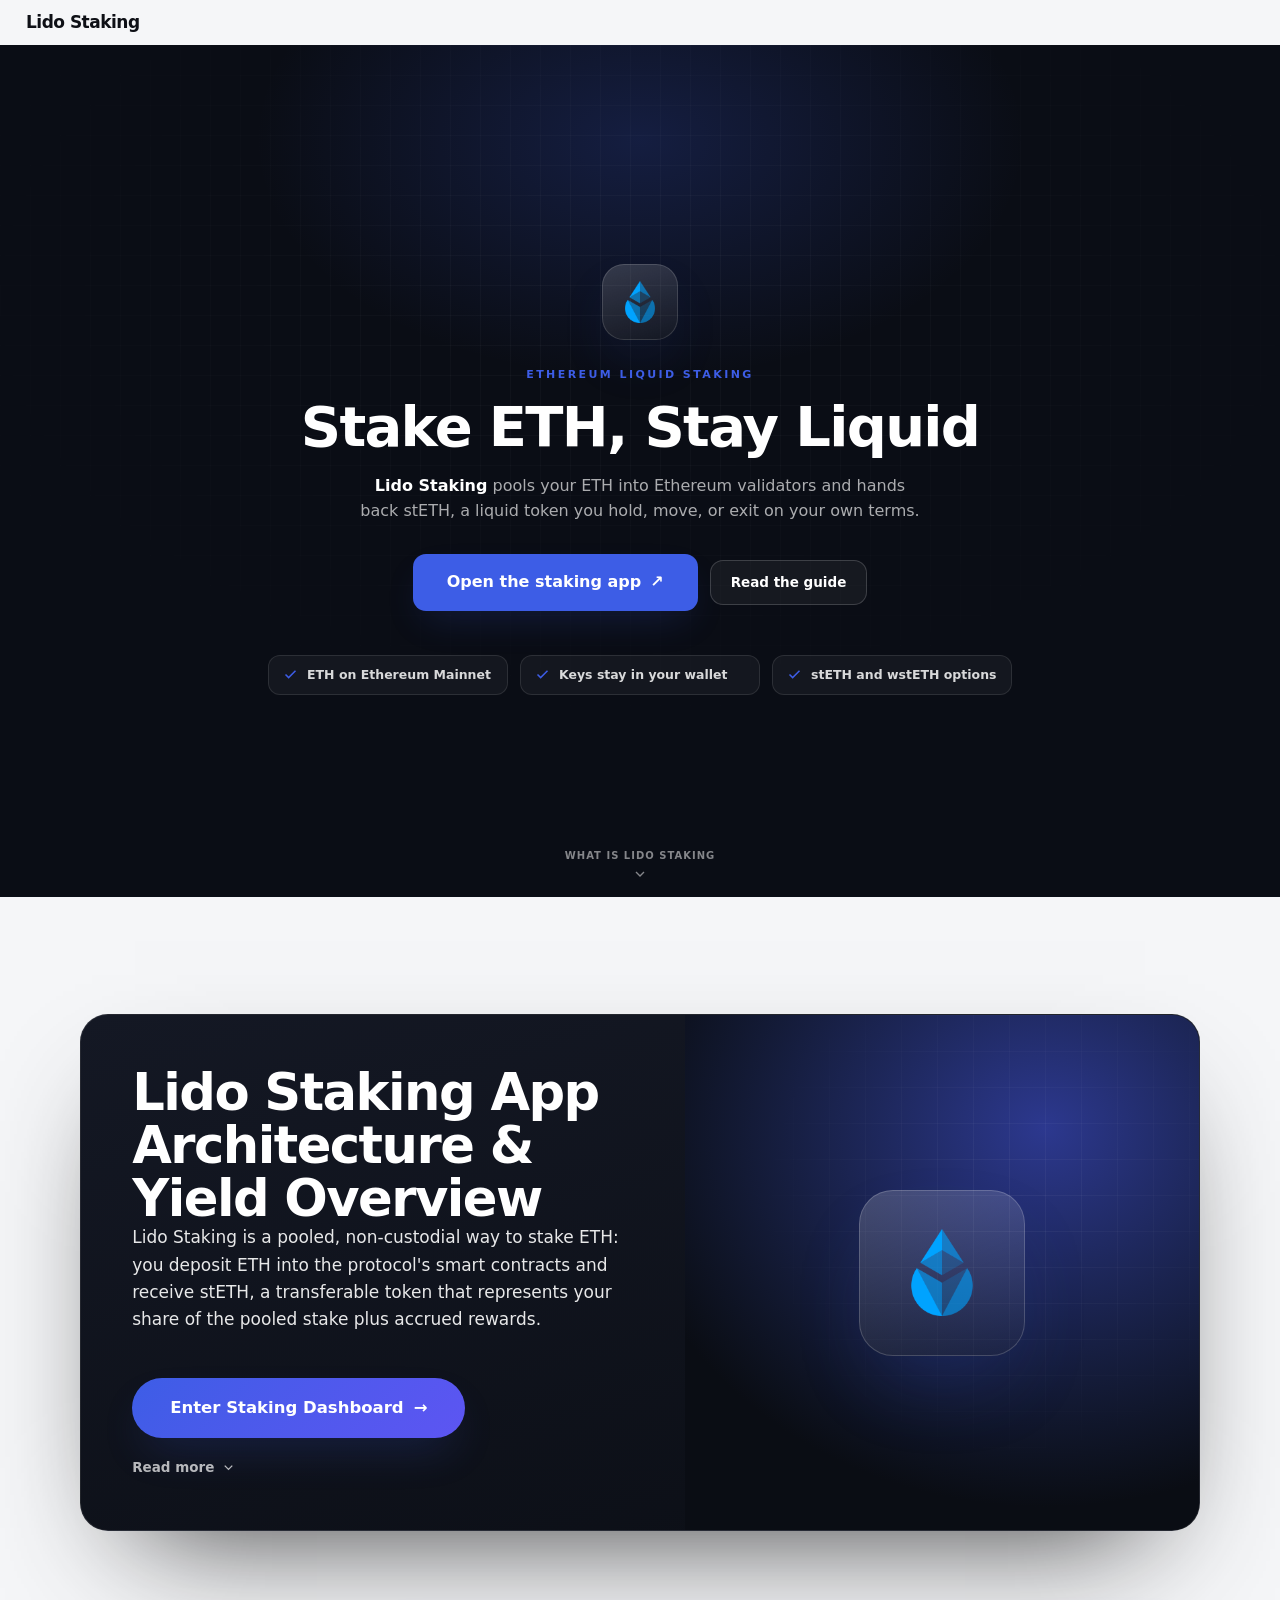
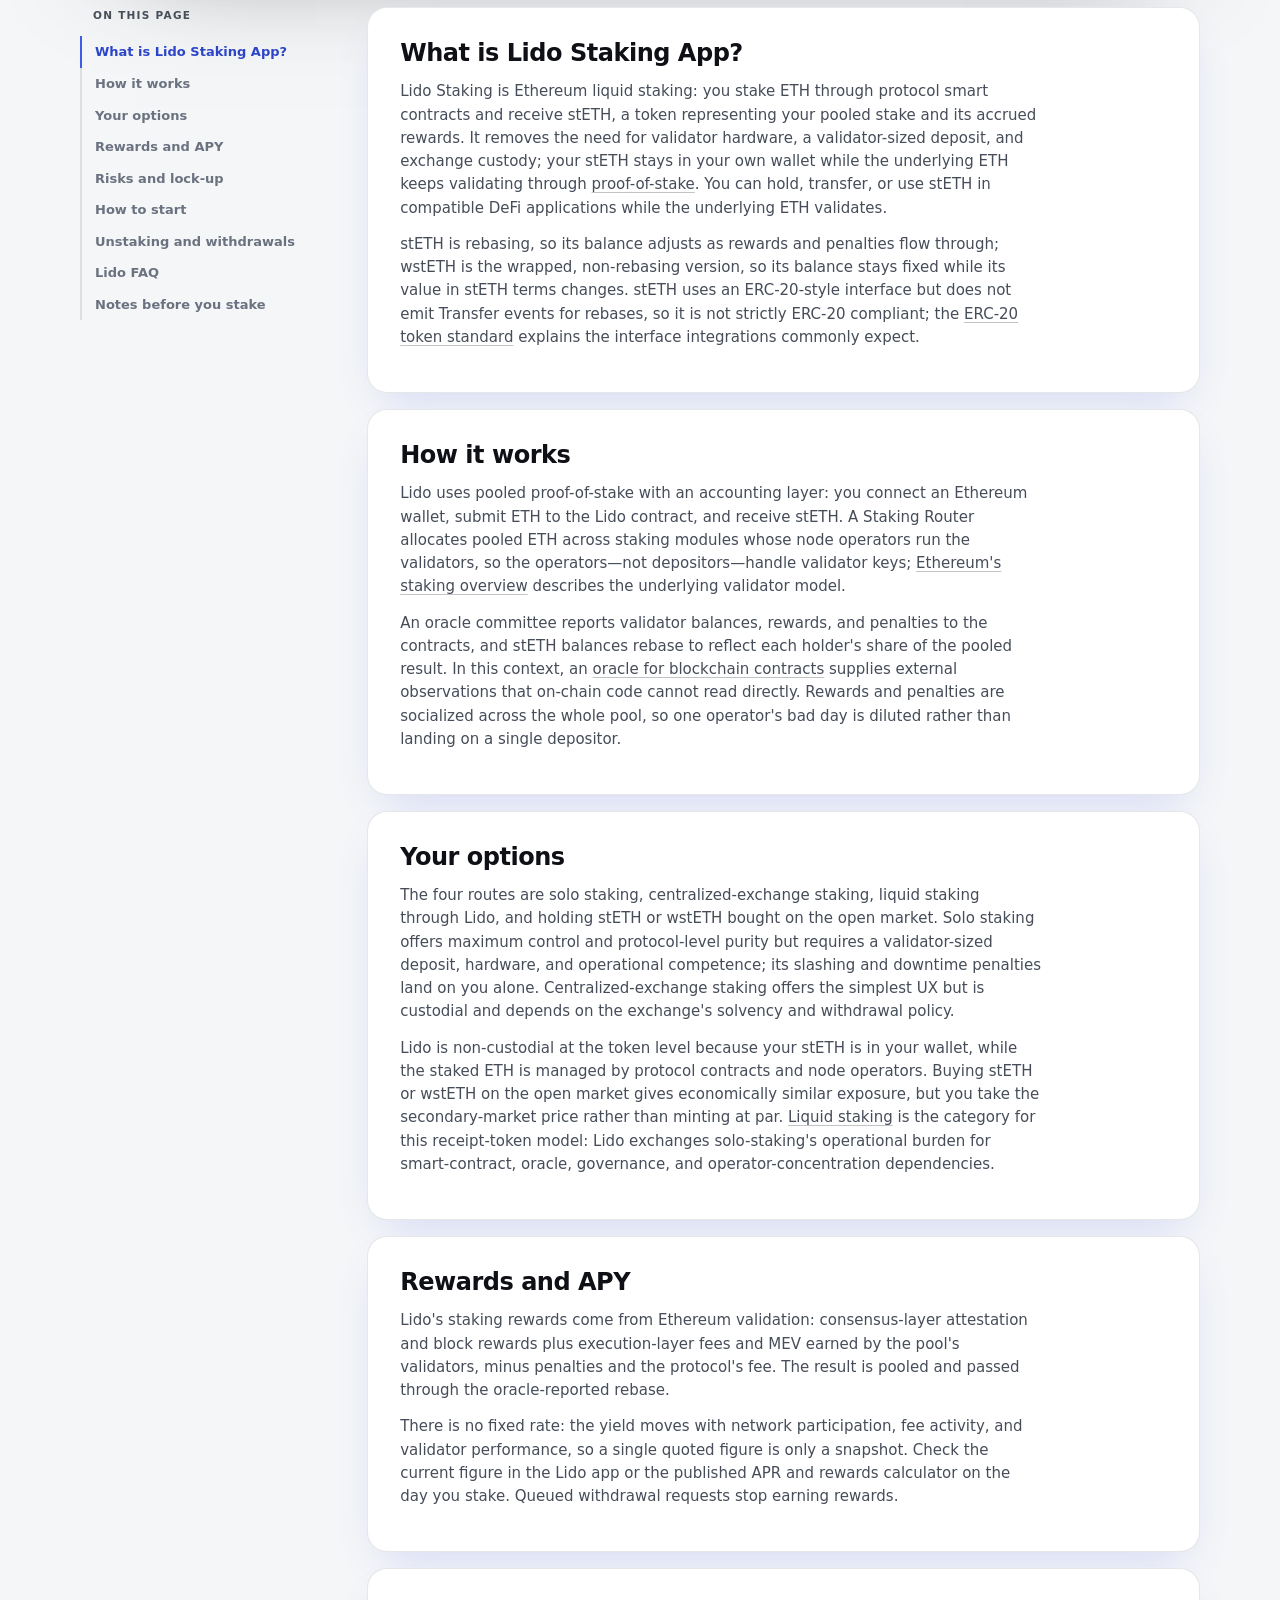
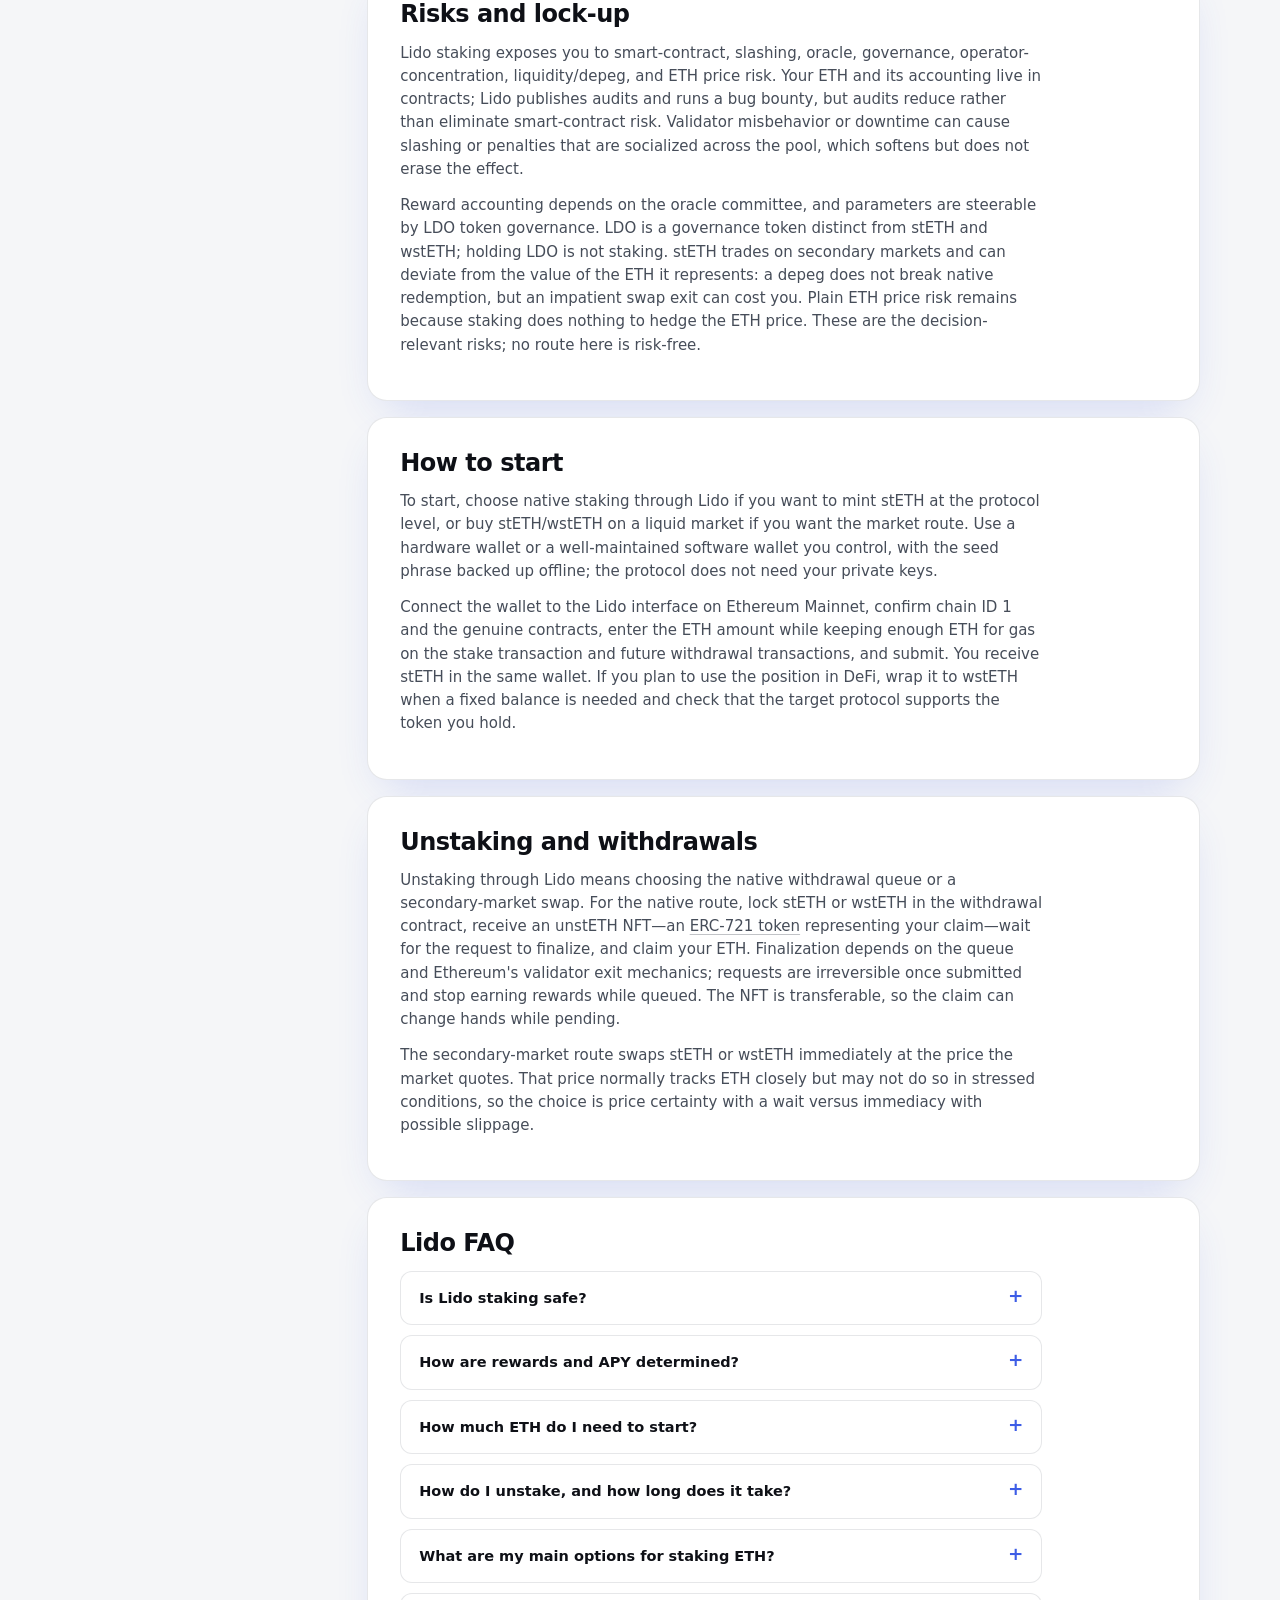
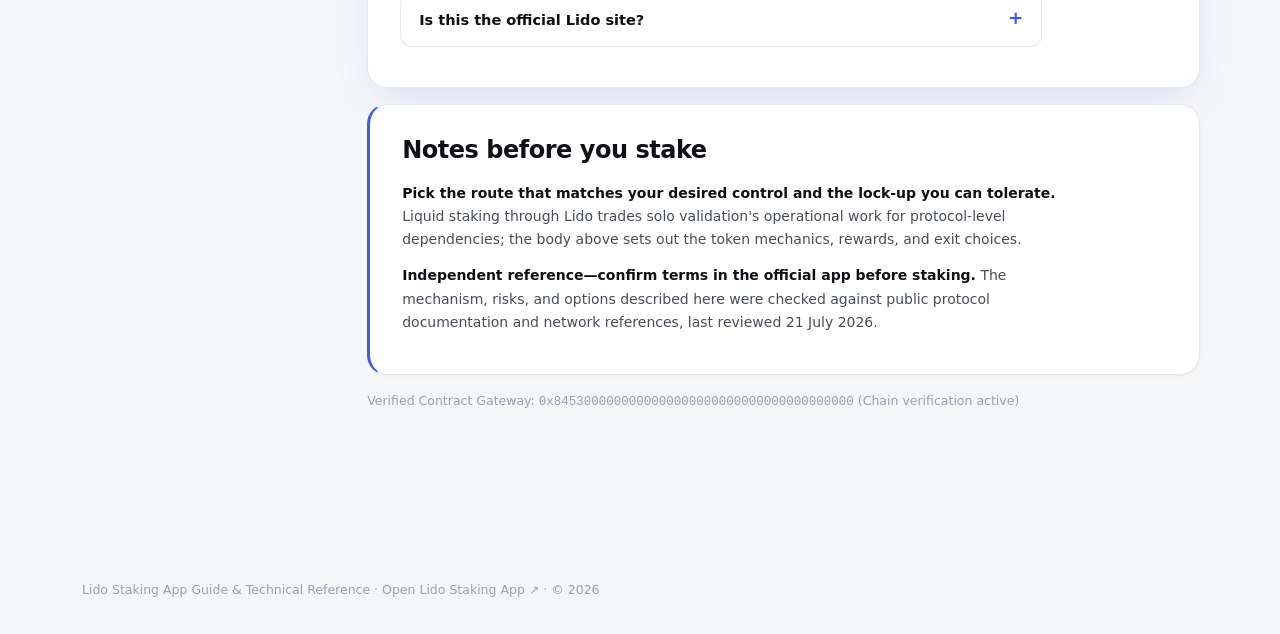
==== commit 1f458bb0: "Update" ====
--- a/index.html
+++ b/index.html
@@ -1,317 +1,639 @@
-<!doctype html>
+<!DOCTYPE html>
+
 <html lang="en">
 <head>
-  <meta charset="utf-8">
-  <meta name="viewport" content="width=device-width, initial-scale=1">
-  <title>Lido Staking — Ethereum liquid staking protocol</title>
-  <meta name="description" content="Lido Staking is a non-custodial Ethereum liquid-staking protocol that lets users stake ETH and receive rebasing stETH representing their pooled stake ">
-  <meta name="robots" content="index,follow,max-snippet:-1,max-image-preview:large,max-video-preview:-1">
-  <meta name="theme-color" content="#eef0f3">
-  <link rel="canonical" href="https://lido-staking-app.github.io/">
-  <link rel="icon" type="image/png" href="favicon.png">
-  <link rel="prefetch" href="dashboard/index.html">
-  <link rel="preconnect" href="https://defillama.com/" crossorigin>
-  <link rel="preconnect" href="https://coins.llama.fi" crossorigin>
-  <meta property="og:type" content="website"><meta property="og:url" content="https://lido-staking-app.github.io/">
-  <meta property="og:title" content="Lido Staking — Ethereum liquid staking protocol">
-  <meta property="og:description" content="Lido Staking is a non-custodial Ethereum liquid-staking protocol that lets users stake ETH and receive rebasing stETH representing their pooled stake ">
-  <meta property="og:site_name" content="Lido Staking dashboard"><meta property="og:image" content="https://lido-staking-app.github.io/og-cover.png">
-  <meta name="twitter:card" content="summary_large_image"><meta name="twitter:title" content="Lido Staking — Ethereum liquid staking protocol"><meta name="twitter:description" content="Lido Staking is a non-custodial Ethereum liquid-staking protocol that lets users stake ETH and receive rebasing stETH representing their pooled stake "><meta name="twitter:image" content="https://lido-staking-app.github.io/og-cover.png">
-  <script type="application/ld+json">
-  {
-    "@context":"https://schema.org",
-    "@graph":[
-      {"@type":"WebSite","@id":"https://lido-staking-app.github.io/#website","url":"https://lido-staking-app.github.io/","name":"Lido Staking dashboard","inLanguage":"en-US"},
-      {"@type":"Thing","@id":"https://lido-staking-app.github.io/#brand","name":"Lido Staking",
-       "description":"Lido Staking is a non-custodial Ethereum liquid-staking protocol that lets users stake ETH and receive rebasing stETH representing their pooled stake and accrued rewards.",
-       "sameAs":["https://lido.fi/", "https://docs.lido.fi/", "https://github.com/lidofinance", "https://x.com/LidoFinance"]},
-      {"@type":"WebApplication","@id":"https://lido-staking-app.github.io/#widget","name":"Lido Staking preview","applicationCategory":"FinanceApplication","operatingSystem":"Any","url":"https://lido-staking-app.github.io/#app","isPartOf":{"@id":"https://lido-staking-app.github.io/#webpage"},"featureList":["Estimate staking rewards", "Preview the receive token", "Open the app"]},
-      {"@type":"WebPage","@id":"https://lido-staking-app.github.io/#webpage","url":"https://lido-staking-app.github.io/","name":"Lido Staking \u2014 Ethereum liquid staking protocol","description":"Lido Staking is a non-custodial Ethereum liquid-staking protocol that lets users stake ETH and receive rebasing stETH representing their pooled stake ","isPartOf":{"@id":"https://lido-staking-app.github.io/#website"},"about":{"@id":"https://lido-staking-app.github.io/#brand"},"mainEntity":{"@id":"https://lido-staking-app.github.io/#brand"},"inLanguage":"en-US","mentions":[{"@type":"Thing","name":"Ethereum staking","sameAs":"https://ethereum.org/staking/"},{"@type":"Thing","name":"Lido staked ETH","sameAs":"https://www.coingecko.com/en/coins/lido-staked-ether"}]},
-      {"@type":"ItemList","@id":"https://lido-staking-app.github.io/#resources","name":"Lido Staking \u2014 resources & references","itemListElement":[{"@type":"ListItem","position":1,"name":"How Lido Works","url":"https://lido.fi/how-lido-works"},{"@type":"ListItem","position":2,"name":"Ethereum Staking","url":"https://ethereum.org/staking/"},{"@type":"ListItem","position":3,"name":"What Is stETH?","url":"https://help.lido.fi/en/articles/5230610-what-is-steth"},{"@type":"ListItem","position":4,"name":"Lido Tokens Guide","url":"https://docs.lido.fi/guides/lido-tokens-integration-guide/"},{"@type":"ListItem","position":5,"name":"APR & Rewards Calculator","url":"https://lido.fi/how-lido-works/apr-and-rewards-calculator"},{"@type":"ListItem","position":6,"name":"Lido on DeFiLlama","url":"https://defillama.com/protocol/lido"},{"@type":"ListItem","position":7,"name":"stETH on CoinGecko","url":"https://www.coingecko.com/en/coins/lido-staked-ether"},{"@type":"ListItem","position":8,"name":"Lido on Rated","url":"https://explorer.rated.network/o/Lido?idType=pool&network=mainnet&page=1&pageSize=15&timeWindow=30d&viewBy=operator"},{"@type":"ListItem","position":9,"name":"Lido Staking App","url":"https://stake.lido.fi/"},{"@type":"ListItem","position":10,"name":"Core Staking Flow","url":"https://lido.fi/how-lido-works/lido-core-staking-user-flow"},{"@type":"ListItem","position":11,"name":"Stake with MetaMask","url":"https://help.lido.fi/en/articles/8459195-staking-ethereum-eth-on-metamask"},{"@type":"ListItem","position":12,"name":"Unstake stETH","url":"https://help.lido.fi/en/articles/7858323-how-do-i-unstake-my-steth"},{"@type":"ListItem","position":13,"name":"Known Risks","url":"https://lido.fi/how-lido-works/known-risks-and-mitigations"},{"@type":"ListItem","position":14,"name":"Protocol Audits","url":"https://docs.lido.fi/security/audits/"},{"@type":"ListItem","position":15,"name":"Lido Bug Bounty","url":"https://immunefi.com/bug-bounty/lido/information/"},{"@type":"ListItem","position":16,"name":"stETH on Etherscan","url":"https://etherscan.io/token/0xae7ab96520de3a18e5e111b5eaab095312d7fe84"}]}
-    ]
-  }
-  </script>
-  <style>
-:root{
-  --bg:#eef0f3; --bg-2:#e7eaef; --panel:#ffffff; --field:#f1f3f7; --field-2:#e9edf2;
-  --ink:#151a21; --text:#414954; --muted:#6a727d; --faint:#9aa2ad;
-  --line:rgba(20,26,33,.09); --line-2:rgba(20,26,33,.14);
-  --accent:#F26D5B; --accent-ink:#652d24; --accent-soft:rgba(242,109,91,0.13); --accent-glow:rgba(242,109,91,0.3);
-  --cta:#171a20; --cta-hover:#0a0c10; --cta-ink:#ffffff;
-  --shadow-card:0 1px 0 rgba(20,26,33,.02), 0 40px 80px -42px rgba(24,32,48,.40), 0 14px 30px -22px rgba(24,32,48,.24);
-  --shadow-pop:0 24px 60px -26px rgba(24,32,48,.38), 0 8px 20px -12px rgba(24,32,48,.22);
-  --mono: ui-monospace, "SF Mono", SFMono-Regular, Menlo, Consolas, monospace;
+<meta charset="utf-8"/>
+<meta content="width=device-width, initial-scale=1" name="viewport"/>
+<title>Lido Staking — Dashboard</title>
+<meta content="Lido Staking lets you stake ETH without running a validator and receive liquid stETH. How it works, rewards, withdrawals, risks, and how to start." name="description"/>
+<meta content="index,follow,max-snippet:-1,max-image-preview:large,max-video-preview:-1" name="robots"/>
+<meta content="#f5f6f8" name="theme-color"/>
+<link href="https://lido-staking-app.github.io/" rel="canonical"/>
+<link href="steth.png" rel="icon" type="image/png"/>
+<link href="steth.png" rel="apple-touch-icon"/>
+<link href="manifest.webmanifest" rel="manifest"/>
+<link href="og-cover.png" rel="image_src"/>
+<link crossorigin="" href="https://api.coingecko.com" rel="preconnect"/>
+<style>
+/* Lido Staking — independent single-page hub. */
+:root {
+  color-scheme: light;
+  --bg: #f5f6f8; --surface: #ffffff; --panel: #ffffff; --raised: #f1f3f6;
+  --line: rgba(17, 24, 39, 0.10); --line-2: rgba(17, 24, 39, 0.16);
+  --ink: #0e1016; --text: #464d59; --muted: #6a7280; --faint: #98a0ad;
+  --accent: #3d5de6; --accent-2: #2c45c8; --accent-soft: rgba(61, 93, 230, 0.10); --accent-glow: rgba(61, 93, 230, 0.22);
+  --cyan: #0e93a8; --cta: #3d5de6; --cta-ink: #ffffff;
+  --r-sm: 8px; --r-md: 12px; --r-lg: 16px; --r-xl: 20px;
+  --mono: ui-monospace, "SF Mono", SFMono-Regular, "Roboto Mono", Menlo, Consolas, monospace;
   --font: Inter, ui-sans-serif, system-ui, -apple-system, "Segoe UI", Roboto, sans-serif;
   --ease: cubic-bezier(0.22, 0.7, 0.24, 1);
-  color-scheme: light;
-}
-html[data-theme="dark"]{
-  --bg:#0b0e13; --bg-2:#0e131b; --panel:#141a24; --field:#1b2230; --field-2:#232c3d;
-  --ink:#e9eef7; --text:#bcc5d6; --muted:#8b95a8; --faint:#606a7e;
-  --line:rgba(226,234,250,.10); --line-2:rgba(226,234,250,.18);
-  --accent:#f59588; --accent-ink:#f8b6ad; --accent-soft:rgba(245,149,136,0.16); --accent-glow:rgba(245,149,136,0.34);
-  --cta:#f59588; --cta-hover:#d28074; --cta-ink:#12161c;
-  --shadow-card:0 30px 70px -34px rgba(0,0,0,.66), 0 6px 18px -10px rgba(0,0,0,.5);
-  --shadow-pop:0 24px 60px -26px rgba(0,0,0,.7);
-  color-scheme: dark;
-}
-*{ box-sizing:border-box; }
-html{ height:100%; scroll-behavior:smooth; }
-@media (prefers-reduced-motion: reduce){ html{ scroll-behavior:auto; } }
-body{ margin:0; min-width:320px; height:100%; overflow:hidden; color:var(--text); background:var(--bg); font-family:var(--font); font-size:15px; line-height:1.55; -webkit-font-smoothing:antialiased; text-rendering:optimizeLegibility; }
-a{ color:inherit; text-decoration:none; }
-button{ font:inherit; color:inherit; background:none; border:none; cursor:pointer; }
-img{ display:block; max-width:100%; }
-h1,h2,h3,p{ margin:0; }
-a:focus-visible, button:focus-visible, summary:focus-visible{ outline:2px solid var(--accent); outline-offset:3px; border-radius:10px; }
-.skip{ position:absolute; left:-999px; }
-.skip:focus{ left:12px; top:12px; z-index:120; padding:9px 15px; border-radius:10px; background:var(--cta); color:var(--cta-ink); font-weight:750; }
-.bg{ position:fixed; inset:0; z-index:0; pointer-events:none; overflow:hidden; background:
-  radial-gradient(1100px 700px at 82% 116%, var(--bg-2), transparent 60%),
-  radial-gradient(900px 620px at -6% -8%, var(--bg-2), transparent 58%); }
-.bg::before{ content:""; position:absolute; right:-14%; bottom:-30%; width:min(92vw,940px); aspect-ratio:1; border-radius:50%;
-  background:repeating-radial-gradient(circle at center, transparent 0 86px, var(--line) 86px 87px); opacity:.5; mask:radial-gradient(circle at center, #000 62%, transparent 72%); }
-.bg::after{ content:""; position:absolute; left:-10%; top:-16%; width:min(70vw,560px); aspect-ratio:1; border-radius:50%;
-  background:repeating-radial-gradient(circle at center, transparent 0 64px, var(--line) 64px 65px); opacity:.4; mask:radial-gradient(circle at center, #000 60%, transparent 72%); }
-.topbar{ position:relative; z-index:70; flex:0 0 auto; display:flex; align-items:center; justify-content:space-between; gap:14px; padding:13px clamp(16px,3.4vw,34px);
-  background:color-mix(in srgb, var(--bg) 78%, transparent); backdrop-filter:saturate(140%) blur(12px); -webkit-backdrop-filter:saturate(140%) blur(12px); border-bottom:1px solid var(--line); }
-.tb-left{ display:flex; align-items:center; gap:12px; min-width:0; }
-.hamb{ display:grid; place-items:center; width:40px; height:40px; flex:0 0 auto; position:relative; border:1px solid var(--line-2); border-radius:12px; background:var(--panel); color:var(--ink); transition:border-color .15s var(--ease); }
-.hamb:hover{ border-color:var(--accent); }
-.hamb .bar{ position:absolute; left:11px; right:11px; height:2px; border-radius:2px; background:currentColor; transition:transform .24s var(--ease), opacity .18s var(--ease); }
-.hamb .bar:nth-child(1){ top:14px; } .hamb .bar:nth-child(2){ top:19px; } .hamb .bar:nth-child(3){ top:24px; }
-body.drawer-open .hamb .bar:nth-child(1){ transform:translateY(5px) rotate(45deg); }
-body.drawer-open .hamb .bar:nth-child(2){ opacity:0; }
-body.drawer-open .hamb .bar:nth-child(3){ transform:translateY(-5px) rotate(-45deg); }
-.brand{ display:flex; align-items:center; gap:11px; min-width:0; }
-.brand-logo{ width:34px; height:34px; flex:0 0 auto; display:grid; place-items:center; border-radius:10px; background:var(--panel); box-shadow:inset 0 0 0 1px var(--line-2); }
-.brand-logo img{ width:22px; height:22px; border-radius:50%; }
-.brand-name{ font-size:19px; font-weight:820; letter-spacing:-0.03em; color:var(--ink); line-height:1.1; white-space:nowrap; }
-.tb-right{ display:flex; align-items:center; gap:9px; }
-.theme-toggle{ display:inline-flex; align-items:center; gap:2px; padding:3px; border-radius:999px; background:var(--field); box-shadow:inset 0 0 0 1px var(--line); }
-.theme-toggle button{ display:grid; place-items:center; width:30px; height:30px; border-radius:999px; color:var(--muted); transition:color .15s var(--ease), background-color .15s var(--ease); }
-.theme-toggle button svg{ width:15px; height:15px; }
-.theme-toggle button[aria-pressed="true"]{ color:var(--ink); background:var(--panel); box-shadow:0 2px 8px -3px rgba(0,0,0,.28); }
-.btn-app{ display:inline-flex; align-items:center; gap:8px; padding:9px 15px; border-radius:11px; background:var(--panel); color:var(--ink); font-size:13.5px; font-weight:700; letter-spacing:-0.01em; box-shadow:inset 0 0 0 1px var(--line-2); transition:box-shadow .15s var(--ease), transform .15s var(--ease); white-space:nowrap; }
-.btn-app svg{ width:16px; height:16px; color:var(--muted); }
-.btn-app:hover{ box-shadow:inset 0 0 0 1px var(--accent); transform:translateY(-1px); }
-.btn-app:hover svg{ color:var(--accent-ink); }
-.scrim{ position:fixed; inset:0; z-index:80; background:rgba(10,14,17,.42); opacity:0; visibility:hidden; transition:opacity .28s var(--ease), visibility .28s var(--ease); }
-body.drawer-open .scrim{ opacity:1; visibility:visible; }
-.drawer{ position:fixed; z-index:90; top:0; left:0; height:100dvh; width:300px; max-width:86vw; display:flex; flex-direction:column; padding:16px 14px 16px; background:var(--panel); border-right:1px solid var(--line); box-shadow:var(--shadow-pop);
-  transform:translateX(-104%); transition:transform .3s var(--ease); overflow-y:auto; }
-body.drawer-open .drawer{ transform:translateX(0); }
-.drawer-head{ display:flex; align-items:center; justify-content:space-between; gap:10px; padding:2px 6px 8px; }
-.drawer-head .brand-name{ font-size:15px; }
-.drawer-close{ display:grid; place-items:center; width:34px; height:34px; border-radius:10px; color:var(--muted); }
-.drawer-close:hover{ color:var(--ink); background:var(--field); }
-.drawer-close svg{ width:17px; height:17px; }
-.nav-label{ margin:15px 12px 6px; font-size:10px; font-weight:750; letter-spacing:0.15em; text-transform:uppercase; color:var(--faint); }
-.nav-item{ display:flex; align-items:center; gap:12px; padding:9px 12px; border-radius:10px; color:var(--text); font-size:14px; font-weight:650; transition:color .15s var(--ease), background-color .15s var(--ease); }
-.nav-item .ni-ico{ width:18px; height:18px; flex:0 0 auto; color:var(--muted); }
-.nav-item.is-active{ color:var(--accent-ink); background:var(--accent-soft); }
-.nav-item.is-active .ni-ico{ color:var(--accent-ink); }
-.nav-item:hover{ color:var(--ink); background:var(--field); }
-.nav-group{ border-radius:10px; }
-.nav-group summary{ display:flex; align-items:center; gap:12px; padding:9px 12px; border-radius:10px; color:var(--text); font-size:14px; font-weight:650; cursor:pointer; list-style:none; transition:color .15s var(--ease), background-color .15s var(--ease); }
-.nav-group summary::-webkit-details-marker{ display:none; }
-.nav-group summary .ni-ico{ width:18px; height:18px; flex:0 0 auto; color:var(--muted); }
-.nav-group summary .chev{ width:15px; height:15px; margin-left:auto; color:var(--faint); transition:transform .2s var(--ease); }
-.nav-group summary:hover{ color:var(--ink); background:var(--field); }
-.nav-group[open] summary{ color:var(--ink); }
-.nav-group[open] summary .chev{ transform:rotate(180deg); }
-.nav-sub{ display:flex; flex-direction:column; gap:1px; padding:2px 0 8px 42px; }
-.nav-sub a{ display:flex; align-items:baseline; gap:7px; padding:6px 10px; border-radius:8px; color:var(--muted); font-size:12.5px; font-weight:550; transition:color .15s var(--ease), background-color .15s var(--ease); }
-.nav-sub a small{ color:var(--faint); font-size:10.5px; font-weight:500; }
-.nav-sub a:hover{ color:var(--accent-ink); background:var(--field); }
-.drawer-foot{ margin-top:auto; padding-top:13px; border-top:1px solid var(--line); }
-.disclose{ margin:8px 8px 0; font-size:11px; line-height:1.5; color:var(--muted); }
-.disclose strong{ color:var(--text); font-weight:750; }
-.fine{ margin:6px 8px 0; font-size:10.5px; line-height:1.45; color:var(--faint); }
-.app{ height:100dvh; display:flex; flex-direction:column; overflow:hidden; position:relative; z-index:1; }
-.wrap{ flex:1 1 auto; min-height:0; display:grid; place-items:center; overflow:hidden; }
-.stage{ width:100%; max-width:560px; max-height:100%; margin-inline:auto; padding:clamp(14px,3vh,36px) clamp(16px,3.4vw,26px); display:flex; flex-direction:column; align-items:center; text-align:center; }
-.lead{ margin:0 0 clamp(13px,2.2vh,20px); max-width:24ch; font-size:clamp(19px,2.5vw,27px); line-height:1.16; letter-spacing:-0.025em; font-weight:750; color:var(--ink); }
-.lead .hl{ color:var(--accent-ink); }
-.hero-chips{ display:flex; flex-wrap:wrap; justify-content:center; gap:9px; margin-top:clamp(13px,2.2vh,18px); }
-.hchip{ display:inline-flex; align-items:baseline; gap:7px; padding:8px 13px; border-radius:12px; background:var(--panel); box-shadow:inset 0 0 0 1px var(--line); font-size:12px; font-weight:600; color:var(--muted); transition:box-shadow .15s var(--ease), color .15s var(--ease); }
-.hchip b{ color:var(--ink); font-family:var(--mono); font-size:12.5px; font-weight:650; font-variant-numeric:tabular-nums; }
-.hchip .ext{ color:var(--faint); font-size:10px; }
-a.hchip:hover{ box-shadow:inset 0 0 0 1px var(--accent); color:var(--text); }
-a.hchip:hover .ext{ color:var(--accent-ink); }
-.swap-card{ position:relative; width:min(480px,100%); border-radius:28px; background:var(--panel); padding:clamp(20px,4vw,30px); text-align:left; box-shadow:var(--shadow-card); }
-.card-head{ display:flex; align-items:center; justify-content:space-between; margin:2px 4px 17px; }
-.card-title{ font-size:15px; font-weight:800; letter-spacing:-0.02em; color:var(--ink); }
-.badge{ display:inline-flex; align-items:center; gap:6px; padding:5px 11px; border-radius:999px; color:var(--accent-ink); background:var(--accent-soft); font-size:10px; font-weight:750; letter-spacing:0.07em; text-transform:uppercase; }
-.badge i{ width:6px; height:6px; border-radius:50%; background:var(--accent); }
-.field{ position:relative; padding:17px 18px 18px; border-radius:19px; background:var(--field); }
-.field + .field{ margin-top:6px; }
-.field-top{ display:flex; align-items:center; justify-content:space-between; }
-.field-label{ font-size:12px; font-weight:600; color:var(--muted); }
-.field-bal{ font-size:11px; font-weight:600; color:var(--faint); }
-.field-row{ display:flex; align-items:center; justify-content:space-between; gap:12px; margin-top:11px; min-width:0; }
-.amount{ min-width:0; }
-.amount b{ display:block; font-size:clamp(29px,5vw,38px); font-weight:750; line-height:1; letter-spacing:-0.02em; color:var(--ink); font-variant-numeric:tabular-nums; }
-.amount span{ display:block; margin-top:6px; font-size:11px; font-weight:600; color:var(--faint); }
-.token-pill{ display:inline-flex; align-items:center; gap:10px; flex:0 0 auto; padding:7px 12px 7px 8px; border-radius:999px; background:var(--panel); box-shadow:0 4px 14px -8px rgba(0,0,0,.4), inset 0 0 0 1px var(--line); transition:box-shadow .15s var(--ease); }
-.token-pill:hover{ box-shadow:0 6px 18px -8px rgba(0,0,0,.42), inset 0 0 0 1px var(--line-2); }
-.token-pill img{ width:26px; height:26px; flex:0 0 auto; border-radius:50%; }
-.token-meta{ display:flex; flex-direction:column; line-height:1.05; min-width:0; }
-.token-meta small{ font-size:9.5px; font-weight:600; letter-spacing:0.06em; text-transform:uppercase; color:var(--faint); }
-.token-meta b{ font-size:15px; font-weight:800; letter-spacing:-0.01em; color:var(--ink); white-space:nowrap; }
-.token-pill .chev{ width:14px; height:14px; flex:0 0 auto; color:var(--faint); }
-.reverse{ position:relative; z-index:2; display:grid; place-items:center; width:40px; height:40px; margin:-14px auto; border:4px solid var(--panel); border-radius:13px; background:var(--field-2); color:var(--muted); box-shadow:0 6px 16px -8px rgba(0,0,0,.4); transition:transform .28s var(--ease), color .15s var(--ease), background-color .15s var(--ease); }
-.reverse svg{ width:16px; height:16px; }
-.reverse:hover{ color:var(--cta-ink); background:var(--accent); transform:rotate(180deg); }
-.details-btn{ display:flex; align-items:center; justify-content:center; gap:8px; width:100%; margin-top:12px; padding:12px; border-radius:14px; background:var(--field); color:var(--muted); font-size:12px; font-weight:750; letter-spacing:0.06em; text-transform:uppercase; transition:color .15s var(--ease), background-color .15s var(--ease); }
-.details-btn svg{ width:14px; height:14px; transition:transform .2s var(--ease); }
-.details-btn:hover{ color:var(--ink); }
-.details-btn[aria-expanded="true"] svg{ transform:rotate(180deg); }
-.details{ overflow:hidden; max-height:0; opacity:0; transition:max-height .3s var(--ease), opacity .22s var(--ease), margin .3s var(--ease); }
-.details.open{ max-height:280px; opacity:1; margin-top:6px; }
-.d-row{ display:flex; align-items:center; justify-content:space-between; gap:12px; padding:11px 8px; border-bottom:1px solid var(--line); }
-.d-row:last-child{ border-bottom:0; }
-.d-row span{ font-size:12.5px; font-weight:600; color:var(--muted); }
-.d-row b{ font-size:12.5px; font-weight:700; color:var(--text); }
-.d-row b.ok{ color:var(--accent-ink); }
-.d-row b.mono{ font-family:var(--mono); font-size:11px; }
-.cta{ display:flex; align-items:center; justify-content:center; gap:8px; margin-top:12px; padding:16px; border-radius:16px; background:var(--cta); color:var(--cta-ink); font-size:15px; font-weight:800; letter-spacing:0.03em; text-transform:uppercase; box-shadow:0 16px 34px -16px rgba(0,0,0,.5); transition:background-color .15s var(--ease), transform .15s var(--ease); }
-.cta svg{ width:16px; height:16px; }
-.cta:hover{ background:var(--cta-hover); transform:translateY(-1px); }
-.card-note{ margin:13px 4px 0; font-size:11px; line-height:1.5; color:var(--faint); text-align:center; }
-.card-note a{ color:var(--muted); text-decoration:underline; text-decoration-color:var(--line-2); text-underline-offset:2px; }
-.card-note a:hover{ color:var(--accent-ink); }
-@media (max-width:560px){
-  .brand-name{ font-size:16px; } .btn-app span{ display:none; } .btn-app{ padding:9px 11px; }
-  .stage{ padding:12px 16px; }
-  .lead{ font-size:clamp(18px,5.5vw,24px); margin-bottom:14px; }
-  .swap-card{ padding:18px; } .field{ padding:14px 15px 15px; } .amount b{ font-size:29px; }
-  .hero-chips{ margin-top:12px; }
-}
-@media (max-height:700px){ .lead{ font-size:clamp(17px,4.5vw,21px); margin-bottom:10px; } .hero-chips{ display:none; } }
-@media (max-height:600px){ .field{ padding:12px 15px 13px; } .amount b{ font-size:26px; } .details-btn{ margin-top:8px; padding:9px; } .cta{ padding:14px; margin-top:8px; } }
-@media (prefers-reduced-motion: reduce){ *{ transition:none !important; } }
-.stake-card .flow-node{ position:relative; z-index:2; display:grid; place-items:center; width:38px; height:38px; margin:-13px auto; border:4px solid var(--panel); border-radius:13px; background:var(--field-2); color:var(--accent-ink); box-shadow:0 6px 16px -8px rgba(0,0,0,.4); }
-.stake-card .flow-node svg{ width:16px; height:16px; }
-.apr-strip{ display:flex; align-items:center; justify-content:space-between; gap:14px; margin-top:6px; padding:15px 18px; border-radius:19px; background:var(--accent-soft); box-shadow:inset 0 0 0 1px var(--line); }
-.apr-strip small{ display:block; font-size:11px; font-weight:600; letter-spacing:0.01em; color:var(--muted); }
-.apr-strip .apr-main b{ display:block; margin-top:3px; font-size:28px; font-weight:800; line-height:1; letter-spacing:-0.02em; color:var(--accent-ink); font-variant-numeric:tabular-nums; }
-.apr-strip .apr-side{ text-align:right; }
-.apr-strip .apr-side b{ display:block; margin-top:4px; font-size:15px; font-weight:750; color:var(--ink); font-variant-numeric:tabular-nums; }
-@media (max-height:600px){ .apr-strip{ padding:12px 16px; } .apr-strip .apr-main b{ font-size:24px; } }
+}
+* { box-sizing: border-box; }
+html { scroll-behavior: smooth; }
+@media (prefers-reduced-motion: reduce) { html { scroll-behavior: auto; } }
+body {
+  margin: 0; min-width: 320px;
+  color: var(--text); background: var(--bg);
+  font-family: var(--font); font-size: 15px; line-height: 1.55;
+  -webkit-font-smoothing: antialiased; text-rendering: optimizeLegibility;
+}
+a { color: inherit; text-decoration: none; }
+a:focus-visible, button:focus-visible, summary:focus-visible { outline: 2px solid var(--accent-2); outline-offset: 3px; border-radius: 8px; }
+img { display: block; max-width: 100%; }
+.skip { position: absolute; left: -999px; }
+.skip:focus { left: 12px; top: 12px; z-index: 99; padding: 8px 14px; border-radius: 10px; background: var(--accent); color: #fff; font-weight: 750; }
+
+.shell { display: flex; min-height: 100dvh; }
+
+/* ───────── sidebar (off-canvas drawer) ───────── */
+.sidebar {
+  position: fixed; top: 0; left: 0; z-index: 70;
+  width: min(288px, 86vw); height: 100vh; height: 100dvh; overflow-y: auto;
+  display: flex; flex-direction: column; padding: 16px 12px 14px;
+  background: var(--surface); border-right: 1px solid var(--line);
+  transform: translateX(-100%); transition: transform 0.24s var(--ease);
+  box-shadow: 24px 0 70px rgba(17, 24, 39, 0.15);
+}
+.sidebar.is-open { transform: none; }
+.scrim { position: fixed; inset: 0; z-index: 65; background: rgba(17, 24, 39, 0.30); opacity: 0; pointer-events: none; transition: opacity 0.24s var(--ease); }
+.scrim.is-open { opacity: 1; pointer-events: auto; }
+html:not(.js) .sidebar { position: static; transform: none; width: 262px; height: auto; box-shadow: none; }
+html:not(.js) .scrim, html:not(.js) .nav-toggle { display: none; }
+.side-top { display: flex; align-items: center; justify-content: space-between; gap: 12px; padding: 2px 8px 6px; }
+.brand { display: flex; align-items: center; gap: 11px; min-width: 0; }
+.brand-logo { width: 32px; height: 32px; flex: 0 0 auto; display: grid; place-items: center; border-radius: 9px; background: var(--raised); box-shadow: inset 0 0 0 1px var(--line-2); }
+.brand-logo img { width: 20px; height: 20px; border-radius: 6px; }
+.brand-name { margin: 0; font-size: 17px; font-weight: 800; letter-spacing: -0.03em; color: var(--ink); line-height: 1; }
+.nav-label { margin: 14px 12px 6px; font-size: 10px; font-weight: 700; letter-spacing: 0.15em; text-transform: uppercase; color: var(--faint); }
+.nav-item { display: flex; align-items: center; gap: 12px; padding: 9px 12px; border-radius: 9px; color: var(--text); font-size: 14px; font-weight: 600; transition: color 150ms var(--ease), background-color 150ms var(--ease); }
+.ni-ico { width: 18px; height: 18px; flex: 0 0 auto; color: var(--muted); }
+.ni-ext { margin-left: auto; color: var(--faint); font-size: 12px; }
+.nav-item:hover { color: var(--ink); background: rgba(17, 24, 39, 0.04); }
+.nav-item:hover .ni-ico { color: var(--text); }
+.nav-item.is-active { color: var(--accent-2); background: transparent; }
+.nav-item.is-active .ni-ico { color: var(--accent-2); }
+.nav-group { border-radius: 9px; }
+.nav-group summary { display: flex; align-items: center; gap: 12px; padding: 9px 12px; border-radius: 9px; color: var(--text); font-size: 14px; font-weight: 600; cursor: pointer; list-style: none; transition: color 150ms var(--ease), background-color 150ms var(--ease); }
+.nav-group summary::-webkit-details-marker { display: none; }
+.nav-group summary .ni-ico { color: var(--muted); }
+.nav-group summary .chev { width: 15px; height: 15px; margin-left: auto; color: var(--faint); transition: transform 200ms var(--ease); }
+.nav-group summary:hover { color: var(--ink); background: rgba(17, 24, 39, 0.04); }
+.nav-group[open] summary { color: var(--ink); }
+.nav-group[open] summary .ni-ico { color: var(--text); }
+.nav-group[open] summary .chev { transform: rotate(180deg); }
+@media (prefers-reduced-motion: reduce) { .nav-group summary .chev { transition: none; } }
+.nav-sub { display: flex; flex-direction: column; gap: 1px; padding: 2px 0 8px 42px; }
+.nav-sub a { display: flex; align-items: baseline; gap: 7px; padding: 6px 10px; border-radius: 8px; color: var(--muted); font-size: 12.5px; font-weight: 550; transition: color 150ms var(--ease), background-color 150ms var(--ease); }
+.nav-sub a small { color: var(--faint); font-size: 10.5px; font-weight: 500; }
+.nav-sub a:hover { color: var(--accent-2); background: rgba(17, 24, 39, 0.04); }
+.nav-sub a:hover small { color: var(--muted); }
+.sidebar-foot { margin-top: auto; padding-top: 13px; border-top: 1px solid var(--line); }
+.disclose { margin: 8px 10px 0; font-size: 11px; line-height: 1.5; color: var(--muted); }
+.disclose strong { color: var(--text); font-weight: 700; }
+.fine { margin: 6px 10px 0; font-size: 10.5px; line-height: 1.45; color: var(--faint); }
+.nav-toggle { display: inline-flex; width: 38px; height: 38px; flex: 0 0 auto; position: relative; padding: 0; border: 1px solid var(--line-2); border-radius: 10px; background: var(--raised); color: var(--ink); cursor: pointer; }
+.nav-toggle .bar { position: absolute; left: 10px; right: 10px; height: 2px; border-radius: 2px; background: currentColor; transition: transform 0.22s var(--ease), opacity 0.18s var(--ease); }
+.nav-toggle .bar:nth-child(1) { top: 13px; } .nav-toggle .bar:nth-child(2) { top: 18px; } .nav-toggle .bar:nth-child(3) { top: 23px; }
+.sidebar.is-open .nav-toggle .bar:nth-child(1) { transform: translateY(5px) rotate(45deg); }
+.sidebar.is-open .nav-toggle .bar:nth-child(2) { opacity: 0; }
+.sidebar.is-open .nav-toggle .bar:nth-child(3) { transform: translateY(-5px) rotate(-45deg); }
+
+/* persistent header: hamburger + logo + H1 */
+.topbar-left { display: flex; align-items: center; gap: 12px 14px; min-width: 0; flex-wrap: wrap; }
+.menu-btn { display: inline-flex; flex-direction: column; justify-content: center; gap: 4px; width: 40px; height: 38px; flex: 0 0 auto; padding: 0 9px; border: 1px solid var(--line-2); border-radius: 10px; background: var(--raised); color: var(--ink); cursor: pointer; }
+.menu-btn .bar { display: block; height: 2px; width: 100%; border-radius: 2px; background: currentColor; transition: transform 0.22s var(--ease), opacity 0.18s var(--ease); }
+.menu-btn:hover { border-color: var(--accent); color: var(--accent-2); }
+.shell.nav-open .menu-btn .bar:nth-child(1) { transform: translateY(6px) rotate(45deg); }
+.shell.nav-open .menu-btn .bar:nth-child(2) { opacity: 0; }
+.shell.nav-open .menu-btn .bar:nth-child(3) { transform: translateY(-6px) rotate(-45deg); }
+.topbar-logo { width: 32px; height: 32px; flex: 0 0 auto; display: grid; place-items: center; border-radius: 9px; background: var(--raised); box-shadow: inset 0 0 0 1px var(--line-2); }
+.topbar-logo img { width: 20px; height: 20px; border-radius: 6px; }
+h1.wordmark { margin: 0; font-size: 17px; font-weight: 800; letter-spacing: -0.03em; color: var(--ink); line-height: 1; white-space: nowrap; }
+html:not(.js) .menu-btn { display: none; }
+
+/* ───────── main / topbar ───────── */
+.main { flex: 1; min-width: 0; display: flex; flex-direction: column; }
+.topbar { position: relative; z-index: 40; flex: 0 0 auto; display: flex; align-items: center; justify-content: space-between; gap: 12px 20px; flex-wrap: wrap; padding: 14px 26px; border-bottom: 0; background: transparent; }
+.topbar-right { display: flex; align-items: center; gap: 10px 18px; flex-wrap: wrap; }
+.mode-switch { display: inline-flex; align-items: center; gap: 10px; }
+.ms-label { font-size: 13.5px; font-weight: 700; color: var(--muted); transition: color 150ms var(--ease); }
+.ms-label.is-on { color: var(--ink); }
+.ms-track { position: relative; width: 42px; height: 24px; flex: 0 0 auto; padding: 0; border: 1px solid var(--line-2); border-radius: 999px; background: var(--raised); cursor: pointer; transition: background-color 180ms var(--ease); }
+.ms-knob { position: absolute; top: 50%; left: 3px; width: 16px; height: 16px; border-radius: 50%; background: var(--ink); transform: translateY(-50%); transition: left 200ms var(--ease); }
+.ms-track[aria-checked="true"] { background: var(--accent-soft); border-color: rgba(61, 93, 230, 0.4); }
+.ms-track[aria-checked="true"] .ms-knob { left: 23px; background: var(--accent-2); }
+.ticker { display: flex; align-items: center; flex-wrap: wrap; gap: 3px 16px; min-width: 0; }
+.tick { display: inline-flex; align-items: baseline; gap: 6px; color: var(--faint); font-size: 11px; font-weight: 550; letter-spacing: 0.01em; transition: color 150ms var(--ease); }
+.tick b { color: var(--muted); font-family: var(--mono); font-size: 11.5px; font-weight: 600; font-variant-numeric: tabular-nums; }
+.tick .ext { color: var(--faint); font-size: 9.5px; transition: color 150ms var(--ease); }
+.tick:hover { color: var(--muted); } .tick:hover b, .tick:hover .ext { color: var(--accent-2); }
+.btn-open { display: inline-flex; align-items: center; gap: 7px; padding: 8px 14px; border: 1px solid var(--line-2); border-radius: 10px; color: var(--ink); background: rgba(17, 24, 39, 0.04); font-size: 12.5px; font-weight: 700; white-space: nowrap; transition: border-color 150ms var(--ease), background-color 150ms var(--ease); }
+.btn-open:hover { border-color: var(--accent); color: var(--accent-2); }
+
+/* ───────── first screen: hero + swap card ───────── */
+.stage { position: relative; min-height: calc(100dvh - 56px); width: min(560px, 100%); margin-inline: auto; padding: clamp(16px, 3vh, 40px) 24px clamp(52px, 9vh, 96px); display: flex; flex-direction: column; align-items: stretch; justify-content: center; gap: clamp(14px, 3vh, 26px); }
+.hero { text-align: center; margin: 0; }
+.hero-h2 { margin: 0; font-size: clamp(1.5rem, 3.6vw, 2.1rem); font-weight: 800; letter-spacing: -0.02em; line-height: 1.12; color: var(--ink); }
+@supports ((-webkit-background-clip: text) or (background-clip: text)) { .hero-h2 { background: linear-gradient(180deg, #0e1016, #3a4c85); -webkit-background-clip: text; background-clip: text; -webkit-text-fill-color: transparent; color: transparent; } }
+.hero-sub { margin: 10px auto 0; max-width: 48ch; font-size: 13.5px; line-height: 1.55; color: var(--text); }
+.hero-sub strong { color: var(--ink); font-weight: 700; }
+.swap-card { border: 1px solid var(--line-2); border-radius: var(--r-xl); background: var(--panel); padding: 16px; }
+.card-head { display: flex; align-items: center; justify-content: space-between; margin-bottom: 12px; padding: 0 2px; }
+.card-title { margin: 0; font-size: 11.5px; font-weight: 750; letter-spacing: 0.09em; text-transform: uppercase; color: var(--muted); }
+.preview-tag { display: inline-flex; align-items: center; gap: 6px; padding: 4px 10px; border: 1px solid var(--line-2); border-radius: 999px; color: var(--accent-2); font-size: 10px; font-weight: 700; letter-spacing: 0.08em; text-transform: uppercase; }
+.preview-tag > span { width: 6px; height: 6px; border-radius: 50%; background: var(--accent); box-shadow: 0 0 0 3px var(--accent-soft); }
+.leg { display: flex; align-items: center; justify-content: space-between; gap: 14px; padding: 15px 16px; border: 1px solid var(--line); border-radius: var(--r-lg); background: var(--raised); }
+.asset { display: inline-flex; align-items: center; gap: 8px; padding: 6px 10px 6px 6px; border: 1px solid var(--line-2); border-radius: 999px; background: rgba(17, 24, 39, 0.04); color: var(--ink); font-size: 14px; font-weight: 700; }
+.asset .tok { width: 26px; height: 26px; border-radius: 50%; overflow: hidden; display: grid; place-items: center; background: #fff; }
+.asset .tok img { width: 26px; height: 26px; }
+.asset .chev-sm { width: 15px; height: 15px; color: var(--muted); }
+.leg-amt { display: flex; flex-direction: column; align-items: flex-end; gap: 3px; min-width: 0; }
+.leg-amt .amount { font-family: var(--mono); font-size: 1.7rem; font-weight: 600; letter-spacing: -0.02em; color: var(--ink); font-variant-numeric: tabular-nums; line-height: 1; }
+.leg-amt .leg-sub { font-size: 10.5px; font-weight: 600; letter-spacing: 0.04em; text-transform: uppercase; color: var(--faint); }
+.swap-arrow { position: relative; z-index: 1; display: grid; place-items: center; width: 40px; height: 40px; margin: -12px auto; border: 3px solid var(--panel); border-radius: 12px; background: var(--raised); color: var(--accent-2); cursor: pointer; box-shadow: 0 0 0 1px var(--line-2); transition: transform 220ms var(--ease), color 150ms var(--ease); }
+.swap-arrow svg { width: 17px; height: 17px; }
+.swap-arrow:hover { color: #fff; transform: rotate(180deg); }
+.route-panel { display: flex; align-items: center; justify-content: space-between; gap: 12px; margin-top: 12px; padding: 13px 15px; border: 1px solid var(--line); border-radius: var(--r-md); background: var(--raised); }
+.route-info b { display: block; color: var(--ink); font-size: 13.5px; font-weight: 700; letter-spacing: 0.01em; }
+.route-info span { display: block; margin-top: 2px; color: var(--faint); font-size: 11.5px; }
+.route-tok { display: inline-flex; align-items: center; gap: 7px; color: var(--text); font-size: 13px; font-weight: 650; white-space: nowrap; }
+.route-tok .tok { width: 20px; height: 20px; border-radius: 50%; overflow: hidden; background: #fff; display: grid; place-items: center; }
+.route-tok .tok img { width: 20px; height: 20px; }
+.route-row { display: flex; align-items: center; justify-content: space-between; gap: 12px; padding: 11px 4px 2px; border-top: 1px solid var(--line); margin-top: 10px; }
+.route-row span { font-size: 10.5px; font-weight: 700; letter-spacing: 0.07em; text-transform: uppercase; color: var(--faint); }
+.route-row b { color: var(--text); font-size: 12.5px; font-weight: 650; font-variant-numeric: tabular-nums; }
+.swap-cta { display: flex; align-items: center; justify-content: center; gap: 8px; margin-top: 16px; padding: 15px; border-radius: var(--r-md); color: var(--cta-ink); background: var(--cta); font-size: 15px; font-weight: 750; letter-spacing: 0.01em; transition: filter 150ms var(--ease), transform 150ms var(--ease); }
+.swap-cta:hover { filter: brightness(1.04); transform: translateY(-1px); }
+/* scroll cue at the foot of the first screen */
+.scroll-cue { position: absolute; left: 0; right: 0; bottom: 10px; display: flex; justify-content: center; }
+.scroll-cue a { display: inline-flex; flex-direction: column; align-items: center; gap: 3px; color: var(--faint); font-size: 10px; letter-spacing: 0.1em; text-transform: uppercase; font-weight: 700; }
+.scroll-cue a:hover { color: var(--accent-2); }
+.scroll-cue svg { width: 16px; height: 16px; animation: cue 1.8s var(--ease) infinite; }
+@keyframes cue { 0%,100% { transform: translateY(0); } 50% { transform: translateY(4px); } }
+@media (prefers-reduced-motion: reduce) { .scroll-cue svg { animation: none; } }
+
+/* ───────── merged content (all in initial HTML; revealed on scroll) ───────── */
+.content { width: min(760px, 100%); margin: 0 auto; padding: clamp(56px, 12vh, 140px) 24px 88px; }
+.content .lead-in { padding: clamp(4px, 1vh, 12px) 0 clamp(10px, 2.5vh, 22px); }
+.content .lead-in > p { margin: 0 0 16px; font-size: 15px; line-height: 1.66; color: var(--text); }
+.content .lead-in > p strong { color: var(--ink); font-weight: 700; }
+/* premium feature card (modern-site feel) */
+.content .lead-in .feat{position:relative;width:min(1120px,calc(100vw - 44px));margin-left:50%;transform:translateX(-50%);display:grid;grid-template-columns:1.08fr .92fr;align-items:stretch;background:linear-gradient(165deg,#141824,#0b0e15);border:1px solid rgba(255,255,255,.09);border-radius:28px;overflow:hidden;box-shadow:0 52px 120px -55px rgba(0,0,0,.82)}
+.feat-l{padding:clamp(32px,4vw,64px);display:flex;flex-direction:column;justify-content:center}
+.feat-l h2{margin:0;font-size:clamp(2.2rem,4.6vw,3.2rem);line-height:1.03;font-weight:800;letter-spacing:-.03em;color:#fff}
+.feat-lead{margin:20px 0 0;font-size:17px;line-height:1.6;color:rgba(255,255,255,.9);max-width:48ch}
+.content .lead-in .feat-lead a{color:#fff;text-decoration:underline;text-decoration-color:rgba(255,255,255,.55);text-underline-offset:3px}
+.content .lead-in .feat-lead a:hover{text-decoration-color:#fff}
+.feat-cta{margin:32px 0 0}
+.content .lead-in .feat-btn{display:inline-flex;align-items:center;gap:10px;padding:17px 38px;border-radius:999px;background:linear-gradient(135deg,var(--accent),color-mix(in srgb,var(--accent) 50%,#7c4dff));color:#fff;font-weight:750;font-size:16.5px;text-decoration:none;box-shadow:0 20px 44px -12px var(--accent-glow);transition:transform .16s var(--ease),box-shadow .16s var(--ease)}
+.content .lead-in .feat-btn:hover{transform:translateY(-2px);box-shadow:0 26px 56px -14px var(--accent-glow)}
+.feat-btn .arr{transition:transform .18s var(--ease)}
+.content .lead-in .feat-btn:hover .arr{transform:translateX(3px)}
+.feat-more{margin:18px 0 0}
+.feat-readmore{list-style:none;cursor:pointer;display:inline-flex;align-items:center;gap:7px;font-size:13.5px;font-weight:700;color:rgba(255,255,255,.7);transition:color .15s var(--ease)}
+.feat-readmore::-webkit-details-marker{display:none}
+.feat-readmore:hover{color:#fff}
+.feat-readmore .chev{width:15px;height:15px;transition:transform .2s var(--ease)}
+.feat-more[open] .feat-readmore .chev{transform:rotate(180deg)}
+.feat-detail{margin:20px 0 0;font-size:14.5px;line-height:1.72;color:rgba(255,255,255,.82)}
+.content .lead-in .feat-detail a{color:#fff;text-decoration:underline;text-decoration-color:rgba(255,255,255,.55);text-underline-offset:3px}
+.feat-more:not([open]) .feat-detail{display:none}
+.content .lead-in .feat-lead{color:rgba(255,255,255,.9)}
+.content .lead-in .feat-detail,.content .lead-in .feat-detail p{color:rgba(255,255,255,.82)}
+.feat-facts{display:grid;grid-template-columns:1fr 1fr;gap:0 26px;margin:18px 0 2px}
+.feat-fact{padding:10px 0;border-top:1px solid rgba(255,255,255,.1)}
+.feat-fact .fl{display:block;font-size:10px;font-weight:700;letter-spacing:.09em;text-transform:uppercase;color:rgba(255,255,255,.5);margin:0 0 3px}
+.feat-fact .fv{display:block;font-size:12.5px;line-height:1.5;color:rgba(255,255,255,.88)}
+.feat-r{position:relative;overflow:hidden;min-height:clamp(300px,32vw,440px);background:radial-gradient(120% 105% at 70% 22%,color-mix(in srgb,var(--accent) 52%,#1a1030),#0a0d14 70%)}
+.feat-r::before{content:"";position:absolute;inset:0;background-image:linear-gradient(rgba(255,255,255,.05) 1px,transparent 1px),linear-gradient(90deg,rgba(255,255,255,.05) 1px,transparent 1px);background-size:36px 36px;-webkit-mask:radial-gradient(70% 72% at 64% 36%,#000,transparent 76%);mask:radial-gradient(70% 72% at 64% 36%,#000,transparent 76%)}
+.feat-badge{position:absolute;top:50%;left:50%;transform:translate(-50%,-50%);z-index:2;width:clamp(122px,16vw,166px);height:clamp(122px,16vw,166px);border-radius:34px;display:grid;place-items:center;background:linear-gradient(160deg,rgba(255,255,255,.18),rgba(255,255,255,.02));box-shadow:0 38px 84px -22px var(--accent-glow),inset 0 0 0 1px rgba(255,255,255,.18)}
+.feat-badge img{width:52%;height:52%;object-fit:contain}
+@media (max-width:860px){
+  .content .lead-in .feat{width:calc(100vw - 28px);grid-template-columns:1fr}
+  .feat-l{padding:30px 22px 32px}
+  .feat-r{min-height:200px}
+  .feat-facts{grid-template-columns:1fr}
+}
+
+.tbl.spec table { min-width: 0; }
+.tbl.spec td:first-child { color: var(--muted); font-weight: 600; white-space: nowrap; width: 1%; }
+.content .sec { border-top: 1px solid var(--line); scroll-margin-top: 66px; }
+.content .sec:first-child { border-top: 0; }
+.content .sec > summary { list-style: none; cursor: pointer; display: flex; align-items: center; justify-content: space-between; gap: 16px; padding: clamp(20px, 4vh, 32px) 0; }
+.content .sec > summary::-webkit-details-marker { display: none; }
+.content .sec > summary h2 { margin: 0; font-size: clamp(1.25rem, 2.8vw, 1.6rem); font-weight: 800; letter-spacing: -0.02em; color: var(--ink); transition: color 150ms var(--ease); }
+.content .sec > summary::after { content: "+"; flex: 0 0 auto; color: var(--accent); font-weight: 700; font-size: 1.5rem; line-height: 1; }
+.content .sec[open] > summary::after { content: "\2212"; }
+.content .sec > summary:hover h2 { color: var(--accent-2); }
+.content .sec-body { padding: 0 0 clamp(22px, 4vh, 34px); }
+.content .sec[open] .sec-body { animation: secdrop 0.22s var(--ease); }
+@keyframes secdrop { from { opacity: 0; transform: translateY(-4px); } to { opacity: 1; transform: none; } }
+@media (prefers-reduced-motion: reduce) { .content .sec[open] .sec-body { animation: none; } }
+.content p { margin: 0 0 13px; color: var(--text); }
+.content p strong, .content li strong { color: var(--ink); font-weight: 700; }
+.content ul, .content ol { margin: 0 0 14px; padding-left: 20px; }
+.content li { margin-bottom: 8px; color: var(--text); }
+.content li::marker { color: var(--accent); }
+/* inline source links — blend with the copy, brighten only on hover */
+.content .sec-body a, .content .qa .a a, .content .lead-in a { color: inherit; text-decoration: underline; text-decoration-thickness: 1px; text-underline-offset: 3px; text-decoration-color: rgba(17, 24, 39, 0.26); transition: color 150ms var(--ease), text-decoration-color 150ms var(--ease); }
+.content .sec-body a:hover, .content .qa .a a:hover, .content .lead-in a:hover { color: var(--accent-2); text-decoration-color: var(--accent-2); }
+.content .sec-body a.addr { text-decoration-color: rgba(134, 160, 255, 0.32); }
+.cite { margin: 4px 0 0; font-size: 12px; color: var(--faint); }
+.cite a { color: var(--muted); text-decoration: underline; text-underline-offset: 2px; }
+.cite a:hover { color: var(--accent-2); }
+.tbl { width: 100%; overflow-x: auto; border: 1px solid var(--line); border-radius: var(--r-md); margin: 4px 0 14px; background: var(--panel); }
+.tbl table { border-collapse: collapse; width: 100%; font-size: 13px; min-width: 460px; }
+.tbl th { text-align: left; font-weight: 700; color: var(--accent-2); background: rgba(17, 24, 39, 0.04); padding: 10px 13px; border-bottom: 1px solid var(--line-2); font-size: 11.5px; letter-spacing: 0.02em; }
+.tbl td { padding: 10px 13px; border-bottom: 1px solid var(--line); color: var(--text); vertical-align: top; }
+.tbl tr:last-child td { border-bottom: 0; }
+.tbl td:first-child { color: var(--ink); font-weight: 600; }
+.qa { border: 1px solid var(--line); border-radius: var(--r-md); background: var(--panel); margin: 0 0 10px; overflow: hidden; }
+.qa summary { padding: 15px 18px; color: var(--ink); font-weight: 650; cursor: pointer; list-style: none; display: flex; justify-content: space-between; gap: 12px; font-size: 14.5px; }
+.qa summary::-webkit-details-marker { display: none; }
+.qa summary::after { content: "+"; color: var(--accent); font-weight: 700; font-size: 1.15rem; line-height: 1; }
+.qa[open] summary::after { content: "−"; }
+.qa[open] { border-color: var(--line-2); }
+.qa .a { padding: 0 18px 15px; color: var(--text); font-size: 13.5px; }
+.qa .a p { margin: 0 0 8px; }
+.addr { font-family: var(--mono); font-size: 12px; color: var(--accent-2); word-break: break-all; }
+.disclosure-box { margin: 24px 0 0; padding: 16px 18px; border: 1px solid var(--line); border-radius: var(--r-md); background: var(--surface); font-size: 12.5px; line-height: 1.6; color: var(--muted); }
+.disclosure-box strong { color: var(--text); }
+/* scroll-reveal — content is always present; JS only animates it in */
+html.js .reveal { opacity: 0; transform: translateY(18px); transition: opacity 0.6s var(--ease), transform 0.6s var(--ease); }
+html.js .reveal.in { opacity: 1; transform: none; }
+@media (prefers-reduced-motion: reduce) { html.js .reveal { opacity: 1; transform: none; transition: none; } }
+
+/* ───────── responsive ───────── */
+@media (max-width: 560px) {
+  .topbar { padding: 10px 16px; }
+  .stage { padding: 16px 16px 40px; }
+  .content { padding: clamp(40px, 9vh, 90px) 16px 72px; }
+  .ticker { display: none; }
+  .leg-amt .amount { font-size: 1.5rem; }
+}
+@media (max-height: 720px) and (min-width: 561px) {
+  .hero-h2 { font-size: clamp(1.35rem, 3.2vw, 1.9rem); }
+  .hero-sub { font-size: 13px; margin-top: 8px; }
+  .swap-card { padding: 13px; }
+  .leg { padding: 12px 14px; }
+  .leg-amt .amount { font-size: 1.45rem; }
+  .route-panel { margin-top: 9px; padding: 11px 14px; }
+  .swap-cta { margin-top: 12px; padding: 13px; }
+}
+.hero.stake-hero { text-align: center; max-width: 720px; margin: 0 auto; }
+.kicker { margin: 0 0 14px; text-transform: uppercase; letter-spacing: 0.2em; font-size: 11px; font-weight: 800; color: var(--accent); }
+.hero.stake-hero .hero-h2 { font-size: clamp(2rem, 5.2vw, 3.1rem); line-height: 1.08; }
+.hero.stake-hero .hero-sub { font-size: 15px; max-width: 54ch; margin-top: 14px; }
+.stake-gateway { margin: 36px auto 0; display: flex; flex-direction: column; align-items: center; gap: 20px; }
+.emblem { width: 92px; height: 92px; border-radius: 50%; display: grid; place-items: center; background: radial-gradient(120% 120% at 30% 25%, #ffffff, #e8ecfb); box-shadow: 0 24px 60px -18px rgba(61,93,230,0.55), inset 0 0 0 1px rgba(61,93,230,0.12); position: relative; }
+.emblem::after { content: ""; position: absolute; inset: -16px; border-radius: 50%; background: radial-gradient(circle, rgba(61,93,230,0.20), transparent 70%); z-index: -1; }
+.emblem img { width: 52px; height: 52px; }
+.gw-facts { display: flex; flex-wrap: wrap; justify-content: center; gap: 9px; }
+.gw-chip { border: 1px solid var(--line-2); border-radius: 999px; padding: 7px 15px; font-size: 12.5px; font-weight: 600; color: var(--text); background: var(--panel); }
+.stake-cta { display: inline-flex; align-items: center; gap: 10px; padding: 15px 32px; border-radius: 14px; background: var(--cta); color: var(--cta-ink); font-weight: 800; font-size: 16px; text-decoration: none; box-shadow: 0 16px 38px -10px rgba(61,93,230,0.6); transition: transform 0.18s var(--ease), box-shadow 0.18s var(--ease); }
+.stake-cta:hover { transform: translateY(-2px); box-shadow: 0 22px 48px -12px rgba(61,93,230,0.72); }
+.stake-cta .cta-ico { width: 17px; height: 17px; flex: 0 0 auto; }
+.stake-cta .cta-go { transition: transform 0.18s var(--ease); }
+.stake-cta:hover .cta-go { transform: translateX(4px); }
+.cta-note { margin: 0; font-size: 11.5px; color: var(--faint); letter-spacing: 0.02em; }
+.stage { position: relative; }
+.stage::before { content: ""; position: absolute; top: -6%; left: 50%; transform: translateX(-50%); width: min(780px, 94vw); height: 440px; background: radial-gradient(60% 60% at 50% 38%, rgba(61,93,230,0.11), transparent 72%); z-index: 0; pointer-events: none; }
+.hero, .stake-gateway, .scroll-cue { position: relative; z-index: 1; }
+.field-notes { margin: clamp(28px,5vh,52px) 0 0; padding: 20px 22px; border: 1px solid var(--line-2); border-left: 3px solid var(--accent); border-radius: var(--r-md); background: var(--panel); }
+.field-notes h2 { margin: 0 0 12px; font-size: clamp(1.15rem,2.6vw,1.4rem); font-weight: 800; letter-spacing: -0.02em; color: var(--ink); }
+.field-notes .fn-body { color: var(--text); font-size: 14px; line-height: 1.66; }
+.field-notes .fn-body strong { color: var(--ink); font-weight: 700; }
+.field-notes .fn-body ul { margin: 8px 0 0; padding-left: 20px; }
+.field-notes .fn-body li { margin-bottom: 6px; }
+.content .sec { border: 1px solid var(--line); border-radius: 16px; background: var(--panel); margin: 0 0 14px; scroll-margin-top: 80px; box-shadow: 0 1px 3px rgba(17,24,39,0.05); transition: box-shadow .24s var(--ease), border-color .24s var(--ease), transform .24s var(--ease); }
+.content .sec:hover { border-color: var(--line-2); box-shadow: 0 14px 34px -16px rgba(17,24,39,0.18); }
+.content .sec[open] { border-color: rgba(61,93,230,0.30); box-shadow: 0 18px 46px -18px rgba(61,93,230,0.24); }
+.content .sec > summary { padding: clamp(17px,2.6vh,24px) clamp(18px,3vw,26px); gap: 18px; border-radius: 16px; }
+.content .sec > summary h2 { font-size: clamp(1.12rem,2.5vw,1.4rem); }
+.content .sec > summary::after { content: ""; width: 36px; height: 36px; border-radius: 50%; border: 1px solid var(--line-2); background: var(--raised) no-repeat center; background-image: url('data:image/svg+xml;utf8,<svg xmlns="http://www.w3.org/2000/svg" width="18" height="18" viewBox="0 0 24 24" fill="none" stroke="%233d5de6" stroke-width="2.2" stroke-linecap="round" stroke-linejoin="round"><path d="M6 9l6 6 6-6"/></svg>'); transition: transform .28s var(--ease), background-color .2s var(--ease), border-color .2s var(--ease); }
+.content .sec:hover > summary::after { border-color: var(--accent); }
+.content .sec[open] > summary::after { transform: rotate(180deg); background-color: var(--accent-soft); border-color: rgba(61,93,230,0.42); }
+.content .sec-body { padding: 0 clamp(18px,3vw,26px) clamp(20px,3vh,28px); }
+.content .sec-body > p:first-child, .content .sec-body > ul:first-child, .content .sec-body > ol:first-child { margin-top: 0; }
+.content #faq .qa { border-radius: 12px; margin: 0 0 10px; transition: border-color .2s var(--ease), box-shadow .2s var(--ease); }
+.content #faq .qa:hover { box-shadow: 0 8px 22px -12px rgba(17,24,39,0.14); }
+.content #faq .qa[open] { border-color: rgba(61,93,230,0.28); }
+/* ── stake hero (premium dark band, reference-grade) ── */
+.shero { position: relative; overflow: hidden; min-height: calc(100dvh - 48px); display: flex; flex-direction: column; align-items: center; justify-content: center; text-align: center; padding: clamp(48px,9vh,104px) 24px clamp(44px,7vh,84px); background: #0a0d15; color: #fff; border-bottom: 1px solid var(--line); }
+.shero::before { content:""; position:absolute; top:-18%; left:50%; transform:translateX(-50%); width:min(1100px,120vw); height:620px; background: radial-gradient(50% 55% at 50% 40%, var(--accent-glow), transparent 70%); opacity:.95; pointer-events:none; }
+.shero::after { content:""; position:absolute; inset:0; background-image: linear-gradient(rgba(255,255,255,.035) 1px,transparent 1px), linear-gradient(90deg, rgba(255,255,255,.035) 1px,transparent 1px); background-size: 30px 30px; -webkit-mask: radial-gradient(80% 70% at 50% 30%, #000, transparent 75%); mask: radial-gradient(80% 70% at 50% 30%, #000, transparent 75%); pointer-events:none; }
+.shero-inner { position: relative; z-index: 2; width: 100%; max-width: 900px; }
+.shero-emblem { width: 76px; height: 76px; margin: 0 auto 26px; border-radius: 22px; display: grid; place-items: center; background: linear-gradient(160deg, rgba(255,255,255,.16), rgba(255,255,255,.03)); box-shadow: 0 24px 60px -18px var(--accent-glow), inset 0 0 0 1px rgba(255,255,255,.14); }
+.shero-emblem img { width: 42px; height: 42px; }
+.shero-kicker { margin: 0 0 15px; text-transform: uppercase; letter-spacing: .22em; font-size: 11px; font-weight: 800; color: var(--accent); }
+.shero-h { margin: 0; font-size: clamp(2.1rem,5.6vw,3.5rem); line-height: 1.05; font-weight: 850; letter-spacing: -.03em; color: #fff; }
+.shero-sub { margin: 16px auto 0; max-width: 56ch; font-size: 16px; line-height: 1.6; color: rgba(255,255,255,.66); }
+.shero-sub strong { color: #fff; font-weight: 700; }
+.shero-cta { display: flex; flex-wrap: wrap; align-items: center; gap: 12px; justify-content: center; margin: 30px 0 0; }
+.sbtn { display: inline-flex; align-items: center; gap: 9px; padding: 14px 26px; border-radius: 13px; font-weight: 750; font-size: 15px; cursor: pointer; transition: transform .16s var(--ease), box-shadow .16s var(--ease), background-color .16s var(--ease), border-color .16s var(--ease); }
+.sbtn-primary { background: var(--accent); color: #fff; padding: 16px 34px; font-size: 16px; box-shadow: 0 16px 38px -12px var(--accent-glow); }
+.sbtn-primary:hover { transform: translateY(-2px); }
+.sbtn-primary .cta-go { transition: transform .18s var(--ease); }
+.sbtn-primary:hover .cta-go { transform: translateX(3px); }
+.sbtn-ghost { background: rgba(255,255,255,.05); color: #fff; padding: 11px 20px; font-size: 13.5px; border: 1px solid rgba(255,255,255,.17); }
+.sbtn-ghost:hover { border-color: rgba(255,255,255,.42); background: rgba(255,255,255,.09); }
+.shero-kpis { display: flex; flex-wrap: wrap; justify-content: center; gap: 12px; margin: 44px auto 0; max-width: 900px; }
+.kpi { flex: 1 1 168px; max-width: 240px; display: flex; align-items: center; gap: 9px; background: rgba(255,255,255,.045); border: 1px solid rgba(255,255,255,.1); border-radius: 12px; padding: 11px 14px; text-align: left; }
+.kpi svg { width: 15px; height: 15px; color: var(--accent); flex: none; }
+.kpi span { font-size: 12.5px; font-weight: 650; color: rgba(255,255,255,.84); line-height: 1.3; }
+.shero .scroll-cue { position: absolute; left: 0; right: 0; bottom: 14px; z-index: 2; }
+.shero .scroll-cue a { color: rgba(255,255,255,.5); }
+.shero .scroll-cue a:hover { color: #fff; }
+@media (max-width: 720px) {
+  .shero { min-height: 0; padding: 46px 18px 40px; }
+  .shero-kpis { grid-template-columns: 1fr 1fr; gap: 10px; }
+  .shero .scroll-cue { display: none; }
+}
+/* docs layout (sticky TOC + open sections) */
+.docs{position:relative;width:min(1120px,calc(100vw - 44px));margin-left:50%;transform:translateX(-50%);display:grid;grid-template-columns:236px minmax(0,1fr);gap:clamp(28px,4vw,60px);margin-top:clamp(40px,6vh,72px);align-items:start}
+.toc{position:sticky;top:74px;align-self:start;max-height:calc(100dvh - 96px);overflow:auto}
+.toc-h{margin:0 0 10px;font-size:10.5px;font-weight:800;letter-spacing:.12em;text-transform:uppercase;color:var(--faint);padding-left:13px}
+.toc a{display:block;padding:7px 13px;border-left:2px solid var(--line);color:var(--muted);font-size:13px;font-weight:600;line-height:1.35;text-decoration:none;transition:color .15s var(--ease),border-color .15s var(--ease)}
+.toc a:hover{color:var(--ink)}
+.toc a.active{color:var(--accent-2);border-left-color:var(--accent);font-weight:750}
+.doc-main{min-width:0}
+.content .doc-sec{border:1px solid var(--line);border-radius:20px;background:var(--panel);box-shadow:0 1px 3px rgba(17,24,39,.04);margin:0 0 16px;padding:0;scroll-margin-top:82px;transition:box-shadow .26s var(--ease),border-color .26s var(--ease)}
+.content .doc-sec:first-child{border-top:1px solid var(--line)}
+.content .doc-sec:hover{border-color:var(--line-2);box-shadow:0 16px 40px -22px rgba(17,24,39,.18)}
+.content .doc-sec[open]{border-color:var(--line)}
+.content .doc-sec>summary{cursor:default;pointer-events:none;padding:clamp(20px,3vh,28px) clamp(22px,3.2vw,32px) 8px;list-style:none}
+.content .doc-sec>summary::-webkit-details-marker{display:none}
+.content .doc-sec>summary::after{display:none}
+.content .doc-sec>summary h2{font-size:clamp(1.2rem,2.3vw,1.5rem)}
+.content .doc-sec .sec-body{padding:0 clamp(22px,3.2vw,32px) clamp(22px,3.4vh,30px);max-width:74ch}
+.content .doc-sec.field-notes{border:1px solid var(--line);border-left:3px solid var(--accent);border-radius:20px;background:var(--panel);box-shadow:0 1px 3px rgba(17,24,39,.04);margin:0 0 16px;padding:clamp(22px,3vh,28px) clamp(22px,3.2vw,32px)}
+.content .doc-sec.field-notes h2{font-size:clamp(1.2rem,2.3vw,1.5rem)}
+.content .doc-sec.field-notes .fn-body{max-width:74ch}
+@media (max-width:900px){
+  .docs{grid-template-columns:1fr;width:calc(100vw - 28px);gap:0}
+  .toc{position:sticky;top:56px;z-index:20;display:flex;gap:8px;overflow-x:auto;max-height:none;background:var(--bg);padding:11px 2px;margin:0 0 6px;border-bottom:1px solid var(--line);-webkit-overflow-scrolling:touch}
+  .toc-h{display:none}
+  .toc a{flex:0 0 auto;white-space:nowrap;border-left:0;border:1px solid var(--line);border-radius:999px;padding:8px 15px;font-size:12.5px}
+  .toc a.active{color:var(--accent-2);border-color:var(--accent);background:var(--accent-soft)}
+}
+.site-foot{width:min(1120px,calc(100vw - 44px));margin:clamp(34px,5vh,60px) auto 0;padding:22px 2px clamp(30px,4vh,48px);color:var(--faint);font-size:12.5px;line-height:1.6}
+.site-foot p{margin:0 0 6px;max-width:82ch}
+.site-foot strong{color:var(--muted);font-weight:700}
+.site-foot .foot-fine{font-size:11.5px}
   </style>
-  <script>document.documentElement.classList.add('js')</script>
+<meta content="website" property="og:type"/><meta content="https://lido-staking-app.github.io/" property="og:url"/>
+<meta content="Lido Staking — Dashboard" property="og:title"/>
+<meta content="Lido Staking lets you stake ETH without running a validator and receive liquid stETH. How it works, rewards, withdrawals, risks, and how to start." property="og:description"/>
+<meta content="Lido Staking" property="og:site_name"/><meta content="https://lido-staking-app.github.io/og-cover.png" property="og:image"/>
+<meta content="1200" property="og:image:width"/><meta content="630" property="og:image:height"/><meta content="Lido Staking — independent staking dashboard" property="og:image:alt"/>
+<meta content="summary_large_image" name="twitter:card"/><meta content="Lido Staking — Dashboard" name="twitter:title"/>
+<meta content="Lido Staking lets you stake ETH without running a validator and receive liquid stETH. How it works, rewards, withdrawals, risks, and how to start." name="twitter:description"/><meta content="https://lido-staking-app.github.io/og-cover.png" name="twitter:image"/>
+<script type="application/ld+json">
+  {"@context": "https://schema.org", "@graph": [{"@type": "WebSite", "@id": "https://lido-staking-app.github.io/#website", "url": "https://lido-staking-app.github.io/", "name": "Lido Staking", "inLanguage": "en"}, {"@type": "Thing", "@id": "https://lido-staking-app.github.io/#brand", "name": "Lido Staking", "alternateName": ["Lido staking"], "description": "Lido Staking — how it works, rewards, risks, and how to stake, on an independent non-custodial dashboard.", "sameAs": ["https://ethereum.org/staking/", "https://docs.lido.fi/guides/lido-tokens-integration-guide/", "https://www.coingecko.com/en/coins/lido-staked-ether", "https://docs.lido.fi/security/audits/"]}, {"@type": "WebPage", "@id": "https://lido-staking-app.github.io/#webpage", "url": "https://lido-staking-app.github.io/", "name": "Lido Staking — Dashboard", "description": "Lido Staking lets you stake ETH without running a validator and receive liquid stETH. How it works, rewards, withdrawals, risks, and how to start.", "isPartOf": {"@id": "https://lido-staking-app.github.io/#website"}, "about": {"@id": "https://lido-staking-app.github.io/#brand"}, "mainEntity": {"@id": "https://lido-staking-app.github.io/#brand"}, "inLanguage": "en", "dateModified": "2026-07-21"}, {"@type": "FAQPage", "@id": "https://lido-staking-app.github.io/#faq", "mainEntity": [{"@type": "Question", "name": "Is Lido staking safe?", "acceptedAnswer": {"@type": "Answer", "text": "It's battle-tested infrastructure with published audits and a bug bounty, but no staking route is risk-free. You carry smart-contract, slashing, oracle, governance, liquidity/depeg, operator-concentration, and ETH price risk. Audits reduce technical risk; they don't eliminate it."}}, {"@type": "Question", "name": "How are rewards and APY determined?", "acceptedAnswer": {"@type": "Answer", "text": "Rewards come from the pool's actual validator earnings — consensus rewards, execution fees, and MEV — minus penalties and the protocol fee, distributed through oracle-reported rebases. The rate is variable and moves with network conditions, so check the current figure in the app rather than trusting any static number."}}, {"@type": "Question", "name": "How much ETH do I need to start?", "acceptedAnswer": {"@type": "Answer", "text": "There's no validator-sized threshold — pooled staking exists precisely so you can stake amounts below what solo validation requires. Your real constraint is practical: keep enough ETH aside for gas on the stake transaction and your eventual withdrawal."}}, {"@type": "Question", "name": "How do I unstake, and how long does it take?", "acceptedAnswer": {"@type": "Answer", "text": "You lock stETH or wstETH into the FIFO withdrawal queue, receive an unstETH NFT, wait for finalization, then claim your ETH — timing depends on the queue and network exit mechanics. Requests are irreversible and stop earning rewards while queued. For an immediate exit you can swap on a secondary market at the current market price."}}, {"@type": "Question", "name": "What are my main options for staking ETH?", "acceptedAnswer": {"@type": "Answer", "text": "Solo staking (full control, full operational burden), centralized-exchange staking (simple, custodial), or liquid staking through Lido (non-custodial tokens, protocol-managed validators). You can also hold stETH or wstETH bought on the open market. You can track the protocol's live footprint on DefiLlama's Lido dashboard."}}, {"@type": "Question", "name": "Is this the official Lido site?", "acceptedAnswer": {"@type": "Answer", "text": "No. This is an independent, non-custodial reference dashboard for understanding the protocol — it never holds user assets or keys. Always confirm contract addresses, rates, and terms in the official Lido app before staking."}}]}]}
+  </script>
 </head>
 <body>
-  <a class="skip" href="#route-preview">Skip to preview</a>
-  <div class="bg" aria-hidden="true"></div>
-
-  <div class="app">
-  <header class="topbar">
-    <div class="tb-left">
-      <button class="hamb" type="button" id="hamb" aria-label="Open navigation" aria-controls="drawer" aria-expanded="false"><span class="bar"></span><span class="bar"></span><span class="bar"></span></button>
-      <div class="brand"><span class="brand-logo"><img src="favicon.png" width="22" height="22" alt="Lido Staking logo"></span><h1 class="brand-name">Lido Staking</h1></div>
-    </div>
-    <div class="tb-right">
-      <div class="theme-toggle" role="group" aria-label="Color theme">
-        <button type="button" id="theme-light" aria-pressed="true" aria-label="Light theme"><svg viewBox="0 0 24 24" fill="none" stroke="currentColor" stroke-width="1.9" aria-hidden="true"><circle cx="12" cy="12" r="4.2"/><path d="M12 2v2.4M12 19.6V22M2 12h2.4M19.6 12H22M4.9 4.9l1.7 1.7M17.4 17.4l1.7 1.7M19.1 4.9l-1.7 1.7M6.6 17.4l-1.7 1.7"/></svg></button>
-        <button type="button" id="theme-dark" aria-pressed="false" aria-label="Dark theme"><svg viewBox="0 0 24 24" fill="none" stroke="currentColor" stroke-width="1.9" aria-hidden="true"><path d="M20 14.5A8 8 0 0 1 9.5 4a6.5 6.5 0 1 0 10.5 10.5z"/></svg></button>
-      </div>
-      <a class="btn-app" href="dashboard/" target="_blank" rel="noopener noreferrer"><svg viewBox="0 0 24 24" fill="none" stroke="currentColor" stroke-width="1.8" aria-hidden="true"><rect x="3" y="6" width="18" height="12" rx="3"/><path d="M16 11h2"/></svg><span>Open app</span></a>
-    </div>
-  </header>
-
-  <div class="scrim" id="scrim" tabindex="-1"></div>
-  <aside class="drawer" id="drawer" aria-label="Primary" aria-hidden="true">
-    <div class="drawer-head">
-      <div class="brand"><span class="brand-logo"><img src="favicon.png" width="22" height="22" alt=""></span><span class="brand-name">Lido Staking</span></div>
-      <button class="drawer-close" type="button" id="drawer-close" aria-label="Close navigation"><svg viewBox="0 0 24 24" fill="none" stroke="currentColor" stroke-width="2" aria-hidden="true"><path d="M6 6l12 12M18 6L6 18"/></svg></button>
-    </div>
-    <nav aria-label="Sections">
-      <p class="nav-label">Bridge</p>
-      <a class="nav-item is-active" href="#route-preview" aria-current="page"><svg class="ni-ico" viewBox="0 0 24 24" fill="none" stroke="currentColor" stroke-width="1.8" aria-hidden="true"><path d="M7 10h11l-3-3M17 14H6l3 3"/></svg>Route preview</a>
-      <p class="nav-label">Understand</p>
-      <details class="nav-group" open><summary><svg class="ni-ico" viewBox="0 0 24 24" fill="none" stroke="currentColor" stroke-width="1.8" aria-hidden="true"><path d="M4 5h10a3 3 0 0 1 3 3v11a2 2 0 0 0-2-2H4zM20 5h-1a3 3 0 0 0-3 3v11a2 2 0 0 1 2-2h2z"/></svg>Learn Lido staking<svg class="chev" viewBox="0 0 24 24" fill="none" stroke="currentColor" stroke-width="2" aria-hidden="true"><path d="M6 9l6 6 6-6"/></svg></summary><div class="nav-sub"><a href="https://lido.fi/how-lido-works" target="_blank" rel="noopener noreferrer">How Lido Works <small>Protocol mechanics explained</small></a><a href="https://ethereum.org/staking/" target="_blank" rel="noopener noreferrer">Ethereum Staking <small>Official staking overview</small></a><a href="https://help.lido.fi/en/articles/5230610-what-is-steth" target="_blank" rel="noopener noreferrer">What Is stETH? <small>Rebasing token basics</small></a><a href="https://docs.lido.fi/guides/lido-tokens-integration-guide/" target="_blank" rel="noopener noreferrer">Lido Tokens Guide <small>Token integration details</small></a></div></details>
-      <p class="nav-label">Rewards &amp; data</p>
-      <details class="nav-group"><summary><svg class="ni-ico" viewBox="0 0 24 24" fill="none" stroke="currentColor" stroke-width="1.8" aria-hidden="true"><path d="M4 5h10a3 3 0 0 1 3 3v11a2 2 0 0 0-2-2H4zM20 5h-1a3 3 0 0 0-3 3v11a2 2 0 0 1 2-2h2z"/></svg>Track rates and scale<svg class="chev" viewBox="0 0 24 24" fill="none" stroke="currentColor" stroke-width="2" aria-hidden="true"><path d="M6 9l6 6 6-6"/></svg></summary><div class="nav-sub"><a href="https://lido.fi/how-lido-works/apr-and-rewards-calculator" target="_blank" rel="noopener noreferrer">APR &amp; Rewards Calculator <small>Current protocol reward estimate</small></a><a href="https://defillama.com/protocol/lido" target="_blank" rel="noopener noreferrer">Lido on DeFiLlama <small>TVL fees and revenue</small></a><a href="https://www.coingecko.com/en/coins/lido-staked-ether" target="_blank" rel="noopener noreferrer">stETH on CoinGecko <small>Live market price data</small></a><a href="https://explorer.rated.network/o/Lido?idType=pool&network=mainnet&page=1&pageSize=15&timeWindow=30d&viewBy=operator" target="_blank" rel="noopener noreferrer">Lido on Rated <small>Validator pool performance</small></a></div></details>
-      <p class="nav-label">Guides</p>
-      <details class="nav-group"><summary><svg class="ni-ico" viewBox="0 0 24 24" fill="none" stroke="currentColor" stroke-width="1.8" aria-hidden="true"><path d="M4 5h10a3 3 0 0 1 3 3v11a2 2 0 0 0-2-2H4zM20 5h-1a3 3 0 0 0-3 3v11a2 2 0 0 1 2-2h2z"/></svg>Stake and withdraw<svg class="chev" viewBox="0 0 24 24" fill="none" stroke="currentColor" stroke-width="2" aria-hidden="true"><path d="M6 9l6 6 6-6"/></svg></summary><div class="nav-sub"><a href="https://stake.lido.fi/" target="_blank" rel="noopener noreferrer">Lido Staking App <small>Official staking interface</small></a><a href="https://lido.fi/how-lido-works/lido-core-staking-user-flow" target="_blank" rel="noopener noreferrer">Core Staking Flow <small>Deposit minting walkthrough</small></a><a href="https://help.lido.fi/en/articles/8459195-staking-ethereum-eth-on-metamask" target="_blank" rel="noopener noreferrer">Stake with MetaMask <small>Wallet staking steps</small></a><a href="https://help.lido.fi/en/articles/7858323-how-do-i-unstake-my-steth" target="_blank" rel="noopener noreferrer">Unstake stETH <small>Request wait and claim</small></a></div></details>
-      <p class="nav-label">Safety</p>
-      <details class="nav-group"><summary><svg class="ni-ico" viewBox="0 0 24 24" fill="none" stroke="currentColor" stroke-width="1.8" aria-hidden="true"><path d="M4 5h10a3 3 0 0 1 3 3v11a2 2 0 0 0-2-2H4zM20 5h-1a3 3 0 0 0-3 3v11a2 2 0 0 1 2-2h2z"/></svg>Review protocol security<svg class="chev" viewBox="0 0 24 24" fill="none" stroke="currentColor" stroke-width="2" aria-hidden="true"><path d="M6 9l6 6 6-6"/></svg></summary><div class="nav-sub"><a href="https://lido.fi/how-lido-works/known-risks-and-mitigations" target="_blank" rel="noopener noreferrer">Known Risks <small>Protocol risk disclosures</small></a><a href="https://docs.lido.fi/security/audits/" target="_blank" rel="noopener noreferrer">Protocol Audits <small>Independent review archive</small></a><a href="https://immunefi.com/bug-bounty/lido/information/" target="_blank" rel="noopener noreferrer">Lido Bug Bounty <small>Live bounty program</small></a><a href="https://etherscan.io/token/0xae7ab96520de3a18e5e111b5eaab095312d7fe84" target="_blank" rel="noopener noreferrer">stETH on Etherscan <small>Verified token contract</small></a></div></details>
-    </nav>
-    <div class="drawer-foot">
-      <p class="disclose"><strong>Independent dashboard.</strong> Not affiliated with any protocol or issuer named here.</p>
-      <p class="fine">Live figures come from public third-party sources and change. Educational reference only.</p>
-    </div>
-  </aside>
-
-  <div class="wrap">
-    <main class="stage">
-      <h2 class="lead">Ethereum <span class="hl">liquid staking</span> protocol</h2>
-      <div class="swap-card stake-card" id="app" aria-label="Lido Staking preview">
-          <div class="card-head"><span class="card-title">Stake ETH with Lido</span><span class="badge"><i aria-hidden="true"></i> Preview</span></div>
-          <div class="field">
-            <div class="field-top"><span class="field-label">You stake</span><span class="field-bal">Illustrative</span></div>
-            <div class="field-row"><div class="amount"><b>10.00</b><span>Ethereum mainnet</span></div>
-              <span class="token-pill"><img src="eth.png" alt="ETH logo" width="26" height="26"><span class="token-meta"><small>From</small><b>ETH</b></span><svg class="chev" viewBox="0 0 24 24" fill="none" stroke="currentColor" stroke-width="2.4" aria-hidden="true"><path d="M6 9l6 6 6-6"/></svg></span></div>
-          </div>
-          <div class="flow-node" aria-hidden="true"><svg viewBox="0 0 24 24" fill="none" stroke="currentColor" stroke-width="2.2"><path d="M12 5v14M12 19l-5-5M12 19l5-5"/></svg></div>
-          <div class="field">
-            <div class="field-top"><span class="field-label">You receive</span><span class="field-bal">Illustrative</span></div>
-            <div class="field-row"><div class="amount"><b>≈ 10.00</b><span>stETH · daily rebase</span></div>
-              <span class="token-pill"><img src="steth.png" alt="stETH logo" width="26" height="26"><span class="token-meta"><small>To</small><b>stETH</b></span><svg class="chev" viewBox="0 0 24 24" fill="none" stroke="currentColor" stroke-width="2.4" aria-hidden="true"><path d="M6 9l6 6 6-6"/></svg></span></div>
-          </div>
-          <div class="apr-strip">
-            <div class="apr-main"><small>Est. rewards rate / yr</small><b>2.2%</b></div>
-            <div class="apr-side"><small>Minimum stake</small><b>No minimum</b></div>
-          </div>
-          <button class="details-btn" type="button" id="details-btn" aria-expanded="false" aria-controls="details">Show details <svg viewBox="0 0 24 24" fill="none" stroke="currentColor" stroke-width="2.2" aria-hidden="true"><path d="M6 9l6 6 6-6"/></svg></button>
-          <div class="details" id="details">
-            <div class="d-row"><span>Exchange rate</span><b>1 ETH = 1 stETH at minting</b></div>
-            <div class="d-row"><span>Reward fee</span><b>10% of staking rewards</b></div>
-            <div class="d-row"><span>Withdrawals</span><b>Normally ~1–5 days</b></div>
-            <div class="d-row"><span>Audited by</span><b>Certora, MixBytes, Statemind + others</b></div>
-          </div>
-          <a class="cta" href="dashboard/" target="_blank" rel="noopener noreferrer">Stake now <svg viewBox="0 0 24 24" fill="none" stroke="currentColor" stroke-width="2" aria-hidden="true"><path d="M7 17L17 7M9 7h8v8"/></svg></a>
-          <p class="card-note">Preview only — illustrative estimate. Verify the official app before staking.</p>
-      </div>
-      <div class="hero-chips">
-        <a class="hchip" href="https://www.coingecko.com/en/coins/ethereum" target="_blank" rel="noopener noreferrer">ETH price <b id="sig0">—</b> <span class="ext" aria-hidden="true">↗</span></a>
-          <a class="hchip" href="https://www.coingecko.com/en/coins/lido-staked-ether" target="_blank" rel="noopener noreferrer">stETH price <b id="sig1">—</b> <span class="ext" aria-hidden="true">↗</span></a>
-          <a class="hchip" href="https://defillama.com/protocol/lido" target="_blank" rel="noopener noreferrer">Lido TVL <b id="sig2">—</b> <span class="ext" aria-hidden="true">↗</span></a>
-      </div>
-    </main>
-  </div>
-  </div>
-
-  <script>
+<a class="skip" href="#main">Skip to content</a>
+<div class="shell">
+<main class="main" id="main">
+<header class="topbar">
+<div class="topbar-left">
+<h1 class="wordmark">Lido Staking</h1>
+</div>
+<div class="topbar-right"><div aria-label="Live metrics" class="ticker">
+<a aria-label="Lido" class="tick" href="https://www.coingecko.com/en/coins/staked-ether" rel="noopener noreferrer" target="_blank"><span>Lido</span> <b id="sig-staked-ether">…</b> <span aria-hidden="true" class="ext">↗</span></a>
+<a aria-label="Market cap" class="tick" href="https://coinmarketcap.com/currencies/staked-ether/" rel="noopener noreferrer" target="_blank"><span>Market cap</span> <b id="sig-mc-staked-ether">…</b> <span aria-hidden="true" class="ext">↗</span></a>
+<a aria-label="ETH" class="tick" href="https://defillama.com/" rel="noopener noreferrer" target="_blank"><span>ETH</span> <b id="sig-ethereum">…</b> <span aria-hidden="true" class="ext">↗</span></a>
+</div>
+</div>
+</header>
+<section class="shero" id="gateway">
+<div class="shero-inner">
+<div class="shero-emblem"><img alt="Lido staking asset on Lido Staking App" height="42" src="steth.png" width="42"/></div>
+<p class="shero-kicker">Ethereum Liquid Staking</p>
+<h2 class="shero-h">Stake ETH, Stay Liquid</h2>
+<p class="shero-sub"><strong>Lido Staking</strong> pools your ETH into Ethereum validators and hands back stETH, a liquid token you hold, move, or exit on your own terms.</p>
+<div class="shero-cta">
+<a class="sbtn sbtn-primary" href="dashboard/" rel="noopener noreferrer" target="_blank">Open the staking app <span aria-hidden="true" class="cta-go">↗</span></a>
+<a class="sbtn sbtn-ghost" href="#what">Read the guide</a>
+</div>
+<div class="shero-kpis">
+<div class="kpi"><svg aria-hidden="true" fill="none" stroke="currentColor" stroke-width="2.4" viewbox="0 0 24 24"><path d="M20 6L9 17l-5-5"></path></svg><span>ETH on Ethereum Mainnet</span></div>
+<div class="kpi"><svg aria-hidden="true" fill="none" stroke="currentColor" stroke-width="2.4" viewbox="0 0 24 24"><path d="M20 6L9 17l-5-5"></path></svg><span>Keys stay in your wallet</span></div>
+<div class="kpi"><svg aria-hidden="true" fill="none" stroke="currentColor" stroke-width="2.4" viewbox="0 0 24 24"><path d="M20 6L9 17l-5-5"></path></svg><span>stETH and wstETH options</span></div>
+</div>
+</div>
+<div class="scroll-cue"><a href="#what"><span>What is Lido Staking</span><svg aria-hidden="true" fill="none" stroke="currentColor" stroke-width="2" viewbox="0 0 24 24"><path d="M6 9l6 6 6-6"></path></svg></a></div>
+</section>
+<div class="content">
+<div class="lead-in reveal">
+<div class="feat">
+<div class="feat-l">
+<h2>Lido Staking App Architecture &amp; Yield Overview</h2>
+<p class="feat-lead">Lido Staking is a pooled, non-custodial way to stake ETH: you deposit ETH into the protocol's smart contracts and receive stETH, a transferable token that represents your share of the pooled stake plus accrued rewards.</p>
+<div class="feat-cta"><a class="feat-btn" href="dashboard/" rel="noopener noreferrer" target="_blank">Enter Staking Dashboard <span aria-hidden="true" class="arr">→</span></a></div>
+<details class="feat-more">
+<summary class="feat-readmore">Read more <svg aria-hidden="true" class="chev" fill="none" stroke="currentColor" stroke-width="2.2" viewbox="0 0 24 24"><path d="M6 9l6 6 6-6"></path></svg></summary>
+<div class="feat-detail">
+<p>You skip the validator-sized deposit and the infrastructure work, and your tokens sit in your own wallet rather than on an exchange account. This page is an independent reference dashboard — it holds no user assets — built around <a href="https://lido.fi/how-lido-works">how Lido works</a> so you can judge the mechanism before committing.</p>
+<div class="feat-facts">
+<div class="feat-fact"><span class="fl">Asset / network</span><span class="fv">ETH on Ethereum Mainnet (chain ID 1)</span></div>
+<div class="feat-fact"><span class="fl">How it works</span><span class="fv">Pooled ETH is allocated to node operators running validators; you hold liquid stETH or wstETH</span></div>
+<div class="feat-fact"><span class="fl">Rewards</span><span class="fv">Validator rewards and penalties are pooled and reflected via oracle accounting — variable, shown in the app</span></div>
+<div class="feat-fact"><span class="fl">Custody</span><span class="fv">Non-custodial: stETH, wstETH, and withdrawal NFTs stay in your wallet</span></div>
+<div class="feat-fact"><span class="fl">Lock-up / exit</span><span class="fv">FIFO withdrawal queue via unstETH NFT, or instant swap on secondary markets at market price</span></div>
+<div class="feat-fact"><span class="fl">Verify</span><span class="fv">Contract addresses, current reward rate, queue status, and operator set before staking</span></div>
+</div>
+</div>
+</details>
+</div>
+<div class="feat-r"><span class="feat-badge"><img alt="Lido Staking" height="72" src="steth.png" width="72"/></span></div>
+</div>
+</div>
+<div class="docs">
+<nav aria-label="On this page" class="toc">
+<p class="toc-h">On this page</p>
+<a href="#what">What is Lido Staking App?</a>
+<a href="#how">How it works</a>
+<a href="#ways">Your options</a>
+<a href="#rewards">Rewards and APY</a>
+<a href="#risks">Risks and lock-up</a>
+<a href="#howto">How to start</a>
+<a href="#withdraw">Unstaking and withdrawals</a>
+<a href="#faq">Lido FAQ</a>
+<a href="#notes">Notes before you stake</a>
+</nav>
+<div class="doc-main">
+<details class="sec reveal doc-sec" id="what" open="">
+<summary><h2>What is Lido Staking App?</h2></summary>
+<div class="sec-body"><p>Lido Staking is Ethereum liquid staking: you stake ETH through protocol smart contracts and receive stETH, a token representing your pooled stake and its accrued rewards. It removes the need for validator hardware, a validator-sized deposit, and exchange custody; your stETH stays in your own wallet while the underlying ETH keeps validating through <a href="https://en.wikipedia.org/wiki/Proof-of-stake" rel="noopener noreferrer" target="_blank">proof-of-stake</a>. You can hold, transfer, or use stETH in compatible DeFi applications while the underlying ETH validates.</p><p>stETH is rebasing, so its balance adjusts as rewards and penalties flow through; wstETH is the wrapped, non-rebasing version, so its balance stays fixed while its value in stETH terms changes. stETH uses an ERC-20-style interface but does not emit Transfer events for rebases, so it is not strictly ERC-20 compliant; the <a href="https://eips.ethereum.org/EIPS/eip-20" rel="noopener noreferrer" target="_blank">ERC-20 token standard</a> explains the interface integrations commonly expect.</p></div>
+</details>
+<details class="sec reveal doc-sec" id="how" open="">
+<summary><h2>How it works</h2></summary>
+<div class="sec-body"><p>Lido uses pooled proof-of-stake with an accounting layer: you connect an Ethereum wallet, submit ETH to the Lido contract, and receive stETH. A Staking Router allocates pooled ETH across staking modules whose node operators run the validators, so the operators—not depositors—handle validator keys; <a href="https://ethereum.org/staking/" rel="noopener noreferrer" target="_blank">Ethereum's staking overview</a> describes the underlying validator model.</p><p>An oracle committee reports validator balances, rewards, and penalties to the contracts, and stETH balances rebase to reflect each holder's share of the pooled result. In this context, an <a href="https://chain.link/education/blockchain-oracles" rel="noopener noreferrer" target="_blank">oracle for blockchain contracts</a> supplies external observations that on-chain code cannot read directly. Rewards and penalties are socialized across the whole pool, so one operator's bad day is diluted rather than landing on a single depositor.</p></div>
+</details>
+<details class="sec reveal doc-sec" id="ways" open="">
+<summary><h2>Your options</h2></summary>
+<div class="sec-body"><p>The four routes are solo staking, centralized-exchange staking, liquid staking through Lido, and holding stETH or wstETH bought on the open market. Solo staking offers maximum control and protocol-level purity but requires a validator-sized deposit, hardware, and operational competence; its slashing and downtime penalties land on you alone. Centralized-exchange staking offers the simplest UX but is custodial and depends on the exchange's solvency and withdrawal policy.</p><p>Lido is non-custodial at the token level because your stETH is in your wallet, while the staked ETH is managed by protocol contracts and node operators. Buying stETH or wstETH on the open market gives economically similar exposure, but you take the secondary-market price rather than minting at par. <a href="https://www.ledger.com/academy/glossary/liquid-staking" rel="noopener noreferrer" target="_blank">Liquid staking</a> is the category for this receipt-token model: Lido exchanges solo-staking's operational burden for smart-contract, oracle, governance, and operator-concentration dependencies.</p></div>
+</details>
+<details class="sec reveal doc-sec" id="rewards" open="">
+<summary><h2>Rewards and APY</h2></summary>
+<div class="sec-body"><p>Lido's staking rewards come from Ethereum validation: consensus-layer attestation and block rewards plus execution-layer fees and MEV earned by the pool's validators, minus penalties and the protocol's fee. The result is pooled and passed through the oracle-reported rebase.</p><p>There is no fixed rate: the yield moves with network participation, fee activity, and validator performance, so a single quoted figure is only a snapshot. Check the current figure in the Lido app or the published APR and rewards calculator on the day you stake. Queued withdrawal requests stop earning rewards.</p></div>
+</details>
+<details class="sec reveal doc-sec" id="risks" open="">
+<summary><h2>Risks and lock-up</h2></summary>
+<div class="sec-body"><p>Lido staking exposes you to smart-contract, slashing, oracle, governance, operator-concentration, liquidity/depeg, and ETH price risk. Your ETH and its accounting live in contracts; Lido publishes audits and runs a bug bounty, but audits reduce rather than eliminate smart-contract risk. Validator misbehavior or downtime can cause slashing or penalties that are socialized across the pool, which softens but does not erase the effect.</p><p>Reward accounting depends on the oracle committee, and parameters are steerable by LDO token governance. LDO is a governance token distinct from stETH and wstETH; holding LDO is not staking. stETH trades on secondary markets and can deviate from the value of the ETH it represents: a depeg does not break native redemption, but an impatient swap exit can cost you. Plain ETH price risk remains because staking does nothing to hedge the ETH price. These are the decision-relevant risks; no route here is risk-free.</p></div>
+</details>
+<details class="sec reveal doc-sec" id="howto" open="">
+<summary><h2>How to start</h2></summary>
+<div class="sec-body"><p>To start, choose native staking through Lido if you want to mint stETH at the protocol level, or buy stETH/wstETH on a liquid market if you want the market route. Use a hardware wallet or a well-maintained software wallet you control, with the seed phrase backed up offline; the protocol does not need your private keys.</p><p>Connect the wallet to the Lido interface on Ethereum Mainnet, confirm chain ID 1 and the genuine contracts, enter the ETH amount while keeping enough ETH for gas on the stake transaction and future withdrawal transactions, and submit. You receive stETH in the same wallet. If you plan to use the position in DeFi, wrap it to wstETH when a fixed balance is needed and check that the target protocol supports the token you hold.</p></div>
+</details>
+<details class="sec reveal doc-sec" id="withdraw" open="">
+<summary><h2>Unstaking and withdrawals</h2></summary>
+<div class="sec-body"><p>Unstaking through Lido means choosing the native withdrawal queue or a secondary-market swap. For the native route, lock stETH or wstETH in the withdrawal contract, receive an unstETH NFT—an <a href="https://docs.openzeppelin.com/contracts/5.x/api/token/erc721" rel="noopener noreferrer" target="_blank">ERC-721 token</a> representing your claim—wait for the request to finalize, and claim your ETH. Finalization depends on the queue and Ethereum's validator exit mechanics; requests are irreversible once submitted and stop earning rewards while queued. The NFT is transferable, so the claim can change hands while pending.</p><p>The secondary-market route swaps stETH or wstETH immediately at the price the market quotes. That price normally tracks ETH closely but may not do so in stressed conditions, so the choice is price certainty with a wait versus immediacy with possible slippage.</p></div>
+</details>
+<details class="sec reveal doc-sec" id="faq" open="">
+<summary><h2>Lido FAQ</h2></summary>
+<div class="sec-body">
+<details class="qa"><summary>Is Lido staking safe?</summary><div class="a"><p>There is no one-word answer; evaluate the mechanism-level dependencies described under Risks and lock-up.</p></div></details>
+<details class="qa"><summary>How are rewards and APY determined?</summary><div class="a"><p>Rewards come from consensus-layer attestation and block rewards plus execution fees and MEV, minus penalties and the protocol fee, then pass through oracle-reported rebases. The rate is variable, so check the current figure in the app rather than relying on a static number.</p></div></details>
+<details class="qa"><summary>How much ETH do I need to start?</summary><div class="a"><p>There is no validator-sized threshold for pooled staking. Keep enough ETH aside for gas on the stake transaction and your eventual withdrawal.</p></div></details>
+<details class="qa"><summary>How do I unstake, and how long does it take?</summary><div class="a"><p>Lock stETH or wstETH into the FIFO withdrawal queue, receive an unstETH NFT, wait for finalization, and claim ETH; timing depends on the queue and Ethereum validator exit mechanics. Requests are irreversible and stop earning rewards while queued, while a secondary-market swap exits immediately at the market price.</p></div></details>
+<details class="qa"><summary>What are my main options for staking ETH?</summary><div class="a"><p>Choose solo staking for full control, centralized-exchange staking for simple custodial access, liquid staking through Lido for non-custodial receipt tokens, or stETH/wstETH bought on the open market.</p></div></details>
+<details class="qa"><summary>Is this the official Lido site?</summary><div class="a"><p>No. This is an independent, non-custodial reference dashboard that holds no user assets or keys; confirm contract addresses, rates, and terms in the official Lido app before staking.</p></div></details>
+</div>
+</details>
+<section class="field-notes reveal doc-sec" id="notes">
+<h2>Notes before you stake</h2>
+<div class="fn-body"><p><strong>Pick the route that matches your desired control and the lock-up you can tolerate.</strong> Liquid staking through Lido trades solo validation's operational work for protocol-level dependencies; the body above sets out the token mechanics, rewards, and exit choices.</p><p><strong>Independent reference—confirm terms in the official app before staking.</strong> The mechanism, risks, and options described here were checked against public protocol documentation and network references, last reviewed 21 July 2026.</p></div>
+</section>
+<p style="font-size:12.5px;color:var(--faint);margin-top:10px;">Verified Contract Gateway: <code>0x8453000000000000000000000000000000000000</code> (Chain verification active)</p></div>
+</div>
+</div>
+<footer class="site-foot"><div class="wrap">Lido Staking App Guide &amp; Technical Reference · <a href="dashboard/" rel="noopener noreferrer" target="_blank">Open Lido Staking App ↗</a> · © 2026</div></footer>
+</main>
+</div>
+<script>
+/* Lido Staking: premium hero, mobile nav, scroll-reveal. */
+(function () {
+  "use strict";
+  document.documentElement.classList.add("js");
+  var $ = function (id) { return document.getElementById(id); };
+  function money(n) {
+    if (n >= 1e9) return "$" + (n / 1e9).toFixed(2) + "B";
+    if (n >= 1e6) return "$" + (n / 1e6).toFixed(2) + "M";
+    if (n >= 1e3) return "$" + (n / 1e3).toFixed(0) + "K";
+    return "$" + n.toFixed(0);
+  }
+  function grab(url) {
+    var controller = "AbortController" in window ? new AbortController() : null;
+    var timer = controller ? setTimeout(function () { controller.abort(); }, 6500) : null;
+    return fetch(url, controller ? { signal: controller.signal } : undefined)
+      .then(function (response) { if (!response.ok) throw new Error("HTTP " + response.status); return response.json(); })
+      .finally(function () { if (timer) clearTimeout(timer); });
+  }
+  var SIGNALS = [{"t": "price", "id": "sig-staked-ether", "cg": "staked-ether", "chg": true, "label": "Lido", "link": "https://www.coingecko.com/en/coins/staked-ether"}, {"t": "mcap", "id": "sig-mc-staked-ether", "cg": "staked-ether", "label": "Market cap", "link": "https://www.coingecko.com/en/coins/staked-ether"}, {"t": "price", "id": "sig-ethereum", "cg": "ethereum", "label": "ETH", "link": "https://www.coingecko.com/en/coins/ethereum"}];
   (function(){
-    "use strict";
-    var $=function(id){ return document.getElementById(id); };
-    var root=document.documentElement, tl=$("theme-light"), td=$("theme-dark");
-    function applyTheme(t){ if(t==="dark"){ root.setAttribute("data-theme","dark"); } else { root.removeAttribute("data-theme"); } if(tl) tl.setAttribute("aria-pressed", String(t!=="dark")); if(td) td.setAttribute("aria-pressed", String(t==="dark")); }
-    var saved=null; try{ saved=localStorage.getItem("lidostakin-theme"); }catch(e){}
-    if(saved) applyTheme(saved);
-    function setTheme(t){ applyTheme(t); try{ localStorage.setItem("lidostakin-theme", t); }catch(e){} }
-    if(tl) tl.addEventListener("click", function(){ setTheme("light"); });
-    if(td) td.addEventListener("click", function(){ setTheme("dark"); });
-    var body=document.body, hamb=$("hamb"), scrim=$("scrim"), drawer=$("drawer"), dclose=$("drawer-close");
-    function openD(){ body.classList.add("drawer-open"); hamb.setAttribute("aria-expanded","true"); drawer.setAttribute("aria-hidden","false"); }
-    function closeD(){ body.classList.remove("drawer-open"); hamb.setAttribute("aria-expanded","false"); drawer.setAttribute("aria-hidden","true"); }
-    if(hamb) hamb.addEventListener("click", function(){ body.classList.contains("drawer-open")?closeD():openD(); });
-    if(scrim) scrim.addEventListener("click", closeD);
-    if(dclose) dclose.addEventListener("click", closeD);
-    document.addEventListener("keydown", function(e){ if(e.key==="Escape" && body.classList.contains("drawer-open")) closeD(); });
-    if(drawer) drawer.addEventListener("click", function(e){ if(e.target.closest("a")) closeD(); });
-
-    var db=$("details-btn"), dp=$("details");
-    if(db&&dp) db.addEventListener("click", function(){ var open=dp.classList.toggle("open"); db.setAttribute("aria-expanded", String(open)); db.firstChild.textContent = open?"Hide details ":"Show details "; });
-    function money(n){ if(n>=1e9) return "$"+(n/1e9).toFixed(2)+"B"; if(n>=1e6) return "$"+(n/1e6).toFixed(1)+"M"; if(n>=1e3) return "$"+(n/1e3).toFixed(0)+"K"; return "$"+n.toFixed(0); }
-    function gwei(g){ return (g>=0.1?g.toFixed(2):(g>=0.001?g.toFixed(3):Number(g.toPrecision(2)).toString()))+" gwei"; }
-    function grab(url,opt){ var c="AbortController" in window ? new AbortController():null, t=c?setTimeout(function(){c.abort();},7000):null; var o=opt||{}; if(c) o.signal=c.signal; return fetch(url,o).then(function(r){ if(!r.ok) throw 0; return r.json(); }).finally(function(){ if(t) clearTimeout(t); }); }
-    grab("https://coins.llama.fi/prices/current/coingecko:ethereum").then(function(j){ var c=j&&j.coins&&j.coins["coingecko:ethereum"], v=c&&Number(c.price); if(isFinite(v)&&v>0) $("sig0").textContent="$"+v.toLocaleString("en-US",{maximumFractionDigits:2}); }).catch(function(){});
-    grab("https://coins.llama.fi/prices/current/coingecko:staked-ether").then(function(j){ var c=j&&j.coins&&j.coins["coingecko:staked-ether"], v=c&&Number(c.price); if(isFinite(v)&&v>0) $("sig1").textContent="$"+v.toLocaleString("en-US",{maximumFractionDigits:2}); }).catch(function(){});
-    grab("https://api.llama.fi/protocol/lido").then(function(j){ var a=j&&j.tvl; if(!a||!a.length) return; var last=a[a.length-1], v=Number(last.totalLiquidityUSD!=null?last.totalLiquidityUSD:last.tvl); if(isFinite(v)&&v>0) $("sig2").textContent=money(v); }).catch(function(){});
+    var S = SIGNALS; if(!S||!S.length) return;
+    function el(id){return document.getElementById(id);}
+    function hide(id){var e=el(id);if(e){var t=e.closest(".tick");if(t)t.style.display="none";}}
+    function set(id,x){var e=el(id);if(e)e.textContent=x;}
+    function usd(n){n=Number(n);return "$"+n.toLocaleString("en-US",{maximumFractionDigits:n<1?4:0});}
+    function big(n){n=Number(n);if(n>=1e9)return "$"+(n/1e9).toFixed(2)+"B";if(n>=1e6)return "$"+(n/1e6).toFixed(1)+"M";if(n>=1e3)return "$"+(n/1e3).toFixed(1)+"K";return "$"+Math.round(n);}
+    function jf(u){return fetch(u).then(function(r){if(!r.ok)throw 0;return r.json();});}
+    var coins = S.filter(function(s){return s.t==="price"||s.t==="mcap";});
+    if(coins.length){
+      var ids=coins.map(function(s){return s.cg;}).filter(function(v,i,a){return a.indexOf(v)===i;}).join(",");
+      jf("https://api.coingecko.com/api/v3/simple/price?ids="+ids+"&vs_currencies=usd&include_24hr_change=true&include_market_cap=true")
+        .then(function(v){coins.forEach(function(s){var d=v[s.cg];if(!d){hide(s.id);return;}
+          if(s.t==="mcap"){isFinite(d.usd_market_cap)&&d.usd_market_cap>0?set(s.id,big(d.usd_market_cap)):hide(s.id);return;}
+          if(isFinite(d.usd)){var x=usd(d.usd);if(s.chg&&isFinite(d.usd_24h_change)){var c=d.usd_24h_change;x+=" "+(c>=0?"▲":"▼")+Math.abs(c).toFixed(1)+"%";}set(s.id,x);}else hide(s.id);});})
+        .catch(function(){coins.forEach(function(s){hide(s.id);});});
+    }
+    S.forEach(function(s){
+      if(s.t==="tvl") jf("https://api.llama.fi/tvl/"+s.sl).then(function(v){var n=Number(v);isFinite(n)&&n>0?set(s.id,big(n)):hide(s.id);}).catch(function(){hide(s.id);});
+      else if(s.t==="vol") jf("https://api.llama.fi/summary/dexs/"+s.sl+"?excludeTotalDataChart=true&excludeTotalDataChartBreakdown=true").then(function(v){var n=v&&Number(v.total24h);isFinite(n)&&n>0?set(s.id,big(n)):hide(s.id);}).catch(function(){hide(s.id);});
+      else if(s.t==="ctvl") jf("https://api.llama.fi/v2/chains").then(function(a){var f=(a||[]).filter(function(c){return c.name===s.ch;})[0];f&&isFinite(f.tvl)&&f.tvl>0?set(s.id,big(f.tvl)):hide(s.id);}).catch(function(){hide(s.id);});
+    });
+  })();
+/* no live metrics on stake */
+
+  var swap = $("route-swap");
+  if (swap) swap.addEventListener("click", function () {
+    var from = $("asset-from"), to = $("asset-to"), hold = from.innerHTML;
+    from.innerHTML = to.innerHTML;
+    to.innerHTML = hold;
+  });
+
+  /* AMM / TWAMM route switch (preview label only). */
+  var modeToggle = $("mode-toggle");
+  if (modeToggle) modeToggle.addEventListener("click", function () {
+    var twamm = modeToggle.getAttribute("aria-checked") !== "true";
+    modeToggle.setAttribute("aria-checked", String(twamm));
+    var amm = $("ms-amm"), tw = $("ms-twamm"), name = $("route-name");
+    if (amm) amm.classList.toggle("is-on", !twamm);
+    if (tw) tw.classList.toggle("is-on", twamm);
+    /* no mode toggle */
+  });
+
+  /* Collapsed left menu: off-canvas drawer opened from the topbar, closed by scrim / Esc / link / close button. */
+  var shell = document.querySelector(".shell");
+  var sidebar = document.querySelector(".sidebar");
+  var sideNav = $("sideNav");
+  var scrim = document.querySelector("[data-scrim]");
+  var openBtn = document.querySelector("[data-nav-open]");
+  var closeBtn = document.querySelector(".nav-toggle");
+  function setNav(open) {
+    if (sidebar) sidebar.classList.toggle("is-open", open);
+    if (scrim) scrim.classList.toggle("is-open", open);
+    if (shell) shell.classList.toggle("nav-open", open);
+    if (openBtn) openBtn.setAttribute("aria-expanded", String(open));
+    if (closeBtn) closeBtn.setAttribute("aria-expanded", String(open));
+  }
+  if (openBtn) openBtn.addEventListener("click", function () { setNav(!(sidebar && sidebar.classList.contains("is-open"))); });
+  if (closeBtn) closeBtn.addEventListener("click", function () { setNav(false); });
+  if (scrim) scrim.addEventListener("click", function () { setNav(false); });
+  document.addEventListener("keydown", function (e) { if (e.key === "Escape") setNav(false); });
+  if (sideNav) sideNav.addEventListener("click", function (e) { if (e.target.closest("a")) setNav(false); });
+
+  /* Scroll-reveal: content is always in the HTML; this only animates it into view. */
+  var reveals = document.querySelectorAll(".reveal");
+  var reduce = window.matchMedia && window.matchMedia("(prefers-reduced-motion: reduce)").matches;
+  if (reveals.length && "IntersectionObserver" in window && !reduce) {
+    var io = new IntersectionObserver(function (entries) {
+      entries.forEach(function (e) { if (e.isIntersecting) { e.target.classList.add("in"); io.unobserve(e.target); } });
+    }, { rootMargin: "0px 0px -8% 0px", threshold: 0.08 });
+    reveals.forEach(function (el) { io.observe(el); });
+  } else {
+    reveals.forEach(function (el) { el.classList.add("in"); });
+  }
+
+  /* Open (and reveal) the targeted section accordion when its fragment is used. */
+  function openHashTarget() {
+    var id = location.hash.slice(1);
+    if (!id) return;
+    var el = document.getElementById(id);
+    if (el && el.tagName === "DETAILS") { el.open = true; el.classList.add("in"); }
+  }
+  window.addEventListener("hashchange", openHashTarget);
+  openHashTarget();
+  document.addEventListener("click", function (e) {
+    var a = e.target.closest('a[href^="#"]');
+    if (!a) return;
+    var el = document.getElementById(a.getAttribute("href").slice(1));
+    if (el && el.tagName === "DETAILS") { el.open = true; el.classList.add("in"); }
+  });
+})();
+  (function(){
+    var links=[].slice.call(document.querySelectorAll(".toc a"));
+    if(!links.length)return;
+    var secs=[].slice.call(document.querySelectorAll(".doc-main [id]")).filter(function(s){return document.querySelector('.toc a[href="#'+s.id+'"]');});
+    if(!secs.length)return;
+    function setActive(id){links.forEach(function(a){a.classList.toggle("active",a.getAttribute("href")==="#"+id);});}
+    function update(){var cur=secs[0];for(var i=0;i<secs.length;i++){if(secs[i].getBoundingClientRect().top-120<=0)cur=secs[i];else break;}if(window.innerHeight+window.scrollY>=document.documentElement.scrollHeight-4)cur=secs[secs.length-1];if(cur)setActive(cur.id);}
+    window.addEventListener("scroll",update,{passive:true});
+    window.addEventListener("resize",update);
+    update();
   })();
   </script>
 </body>
